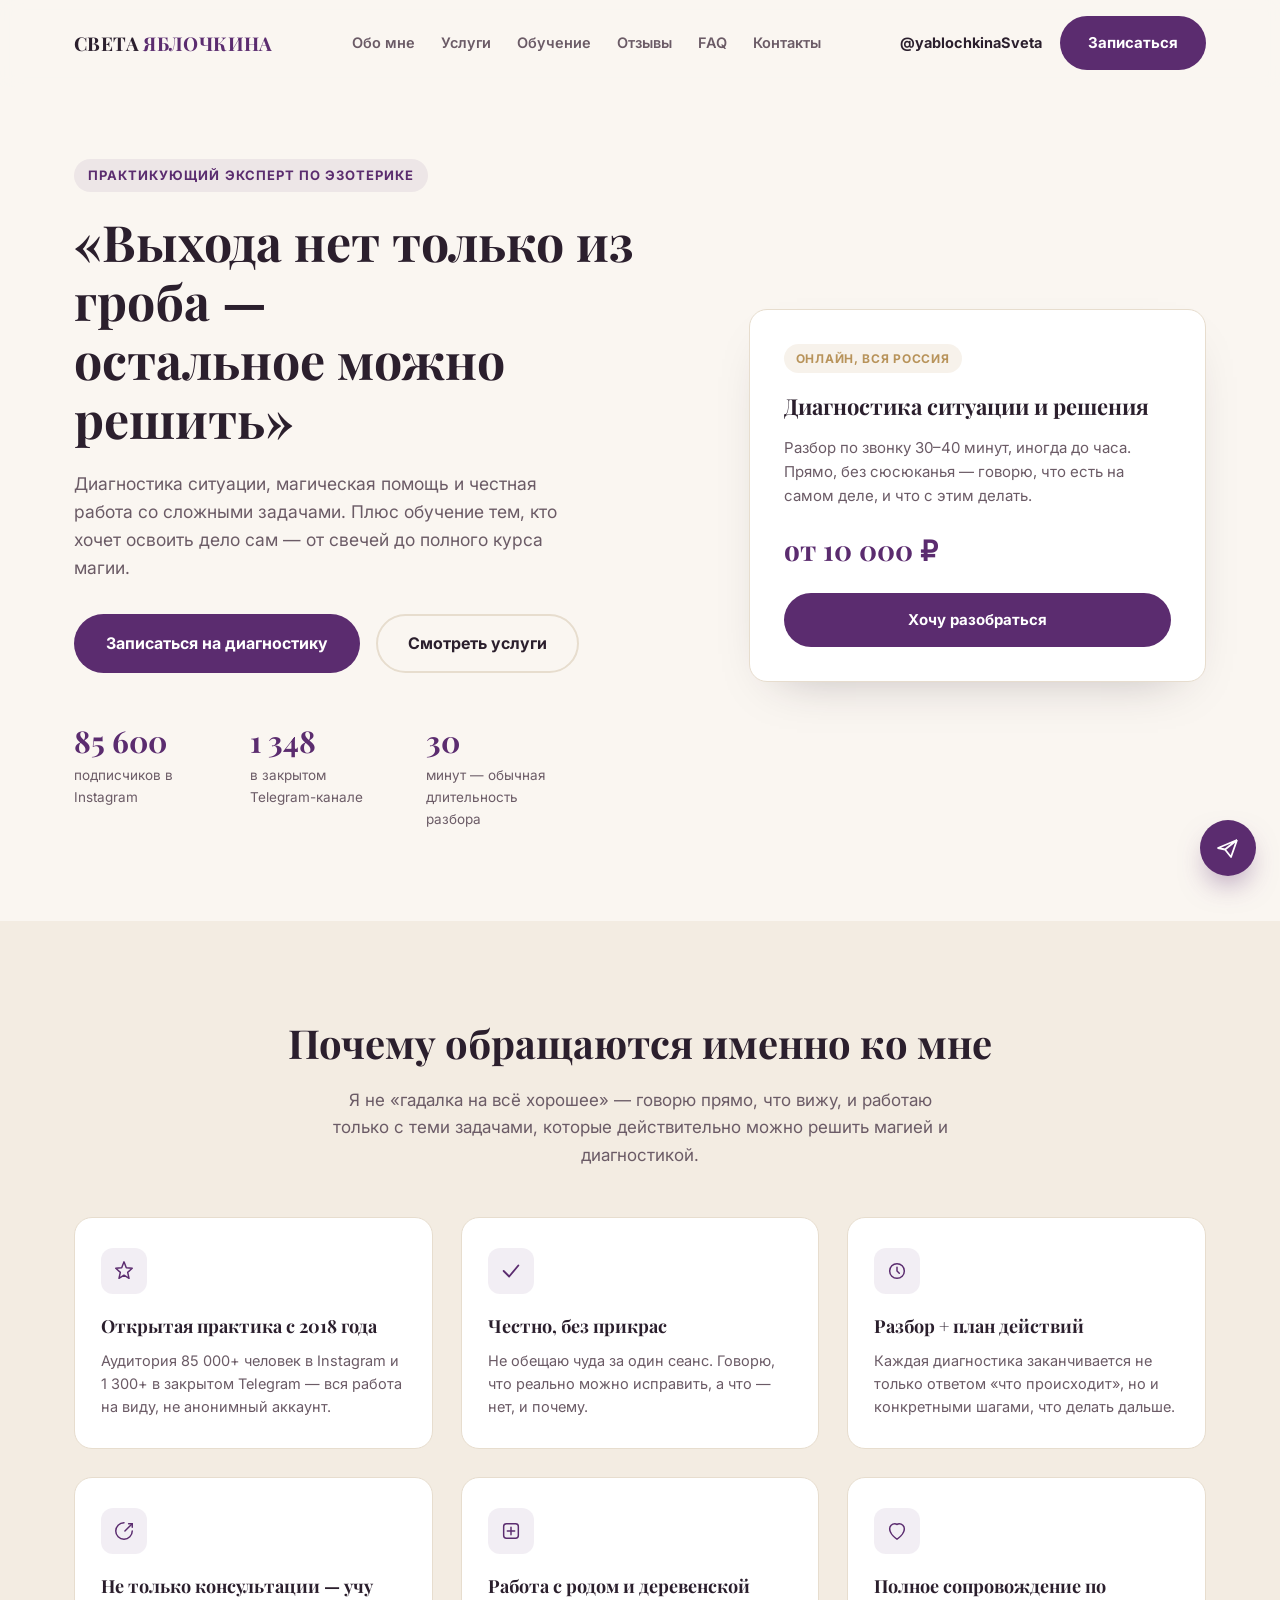
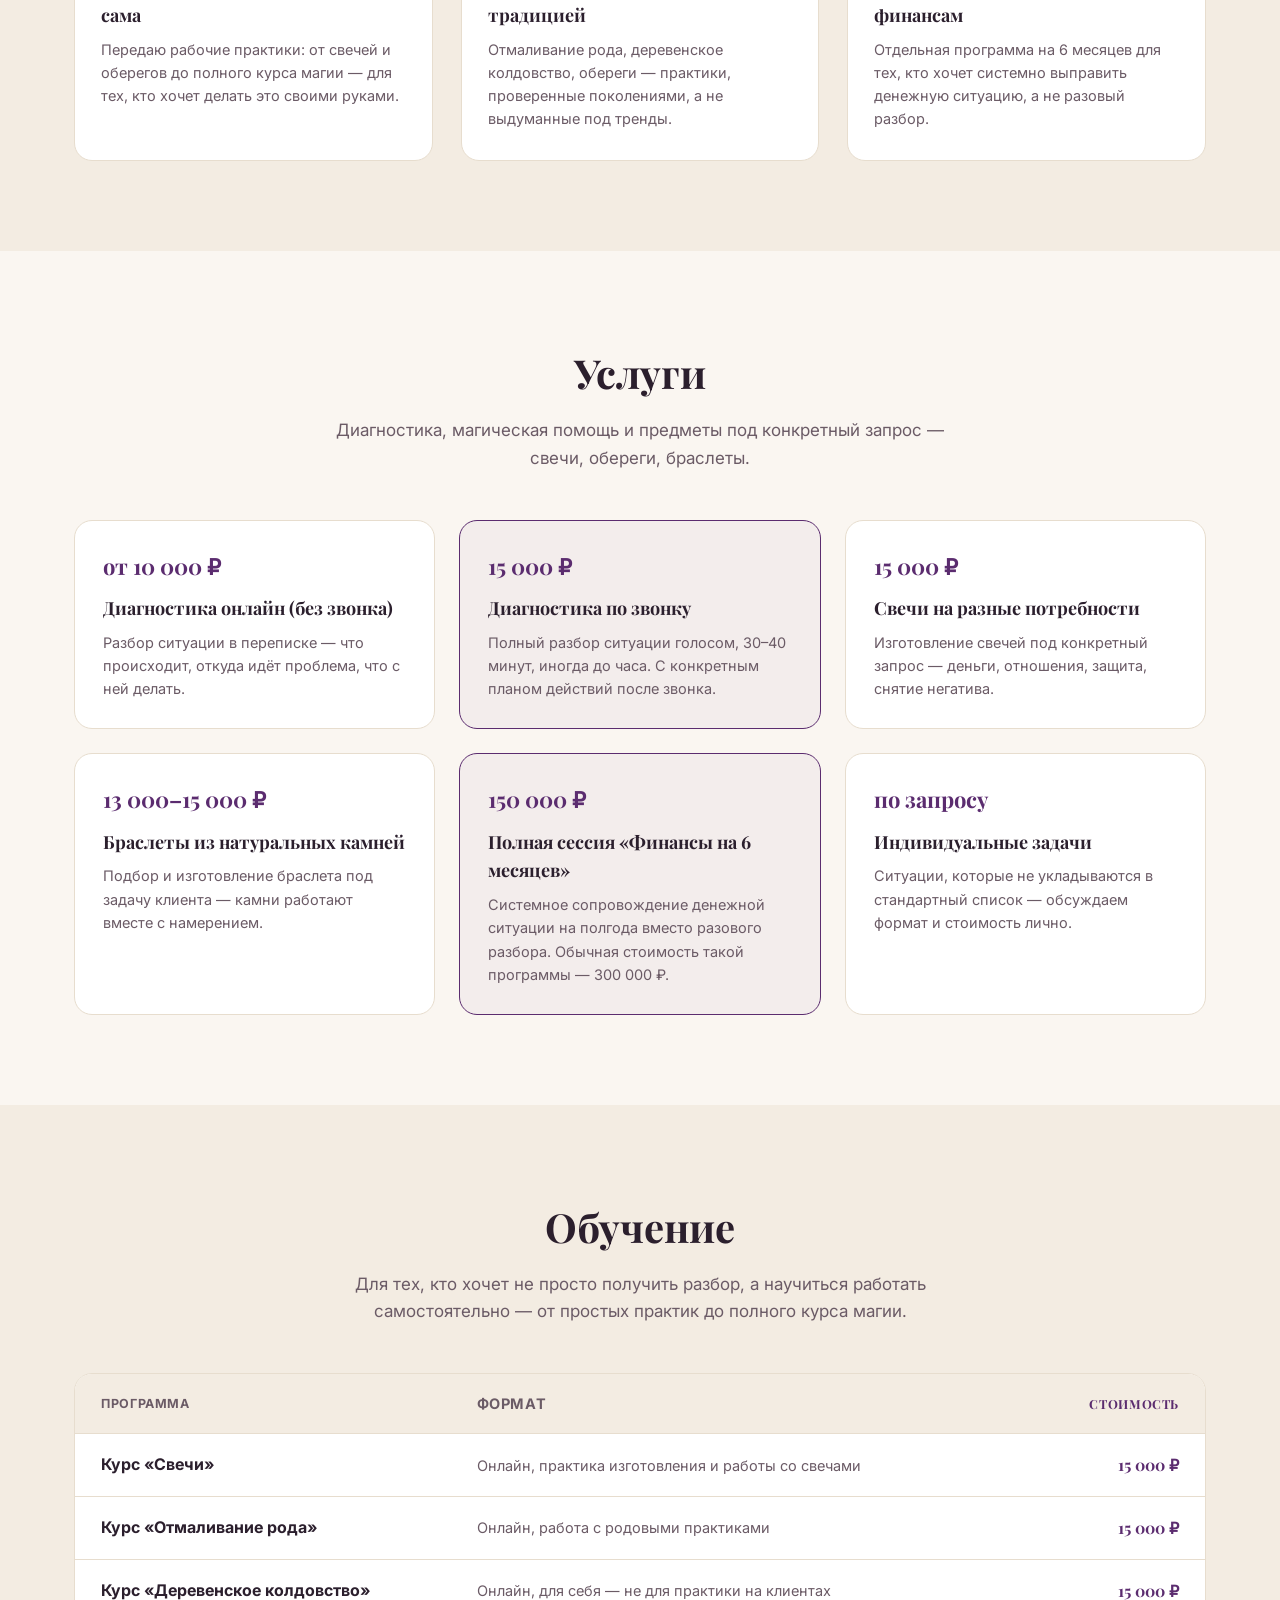
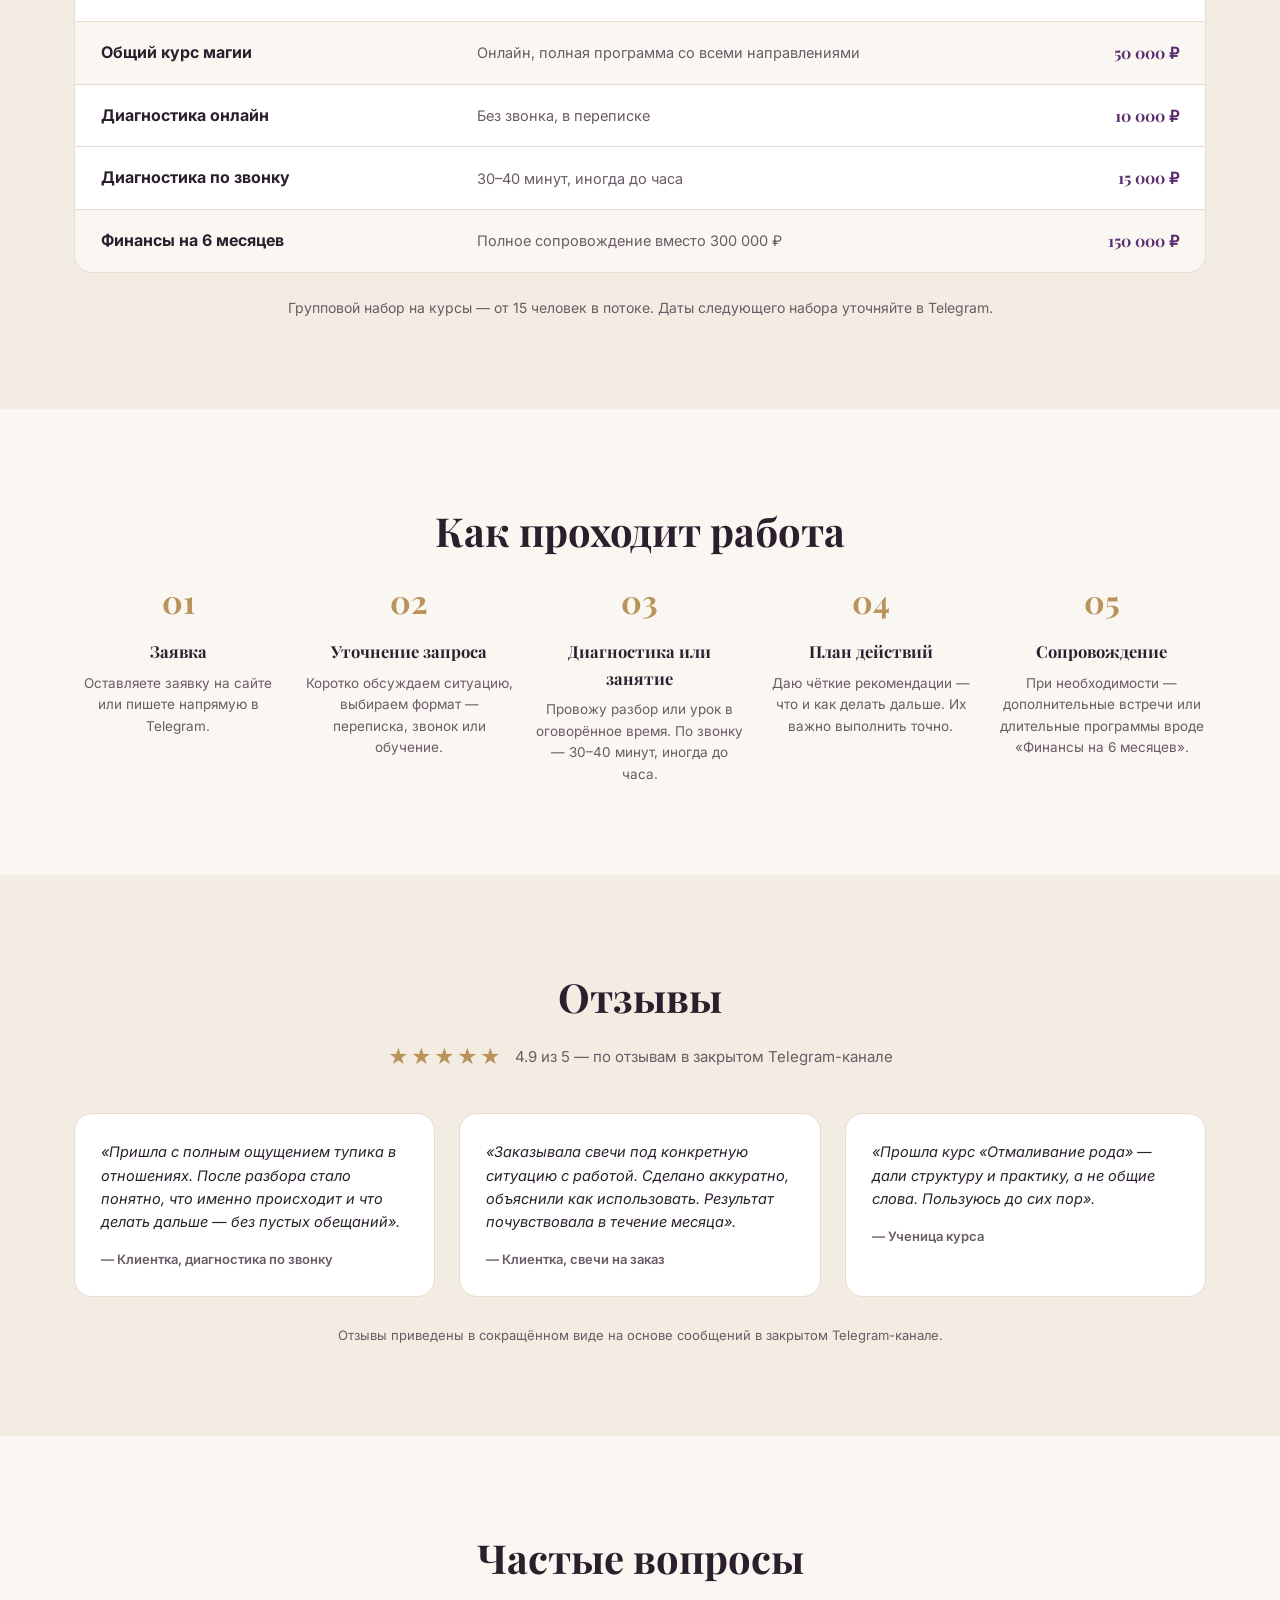
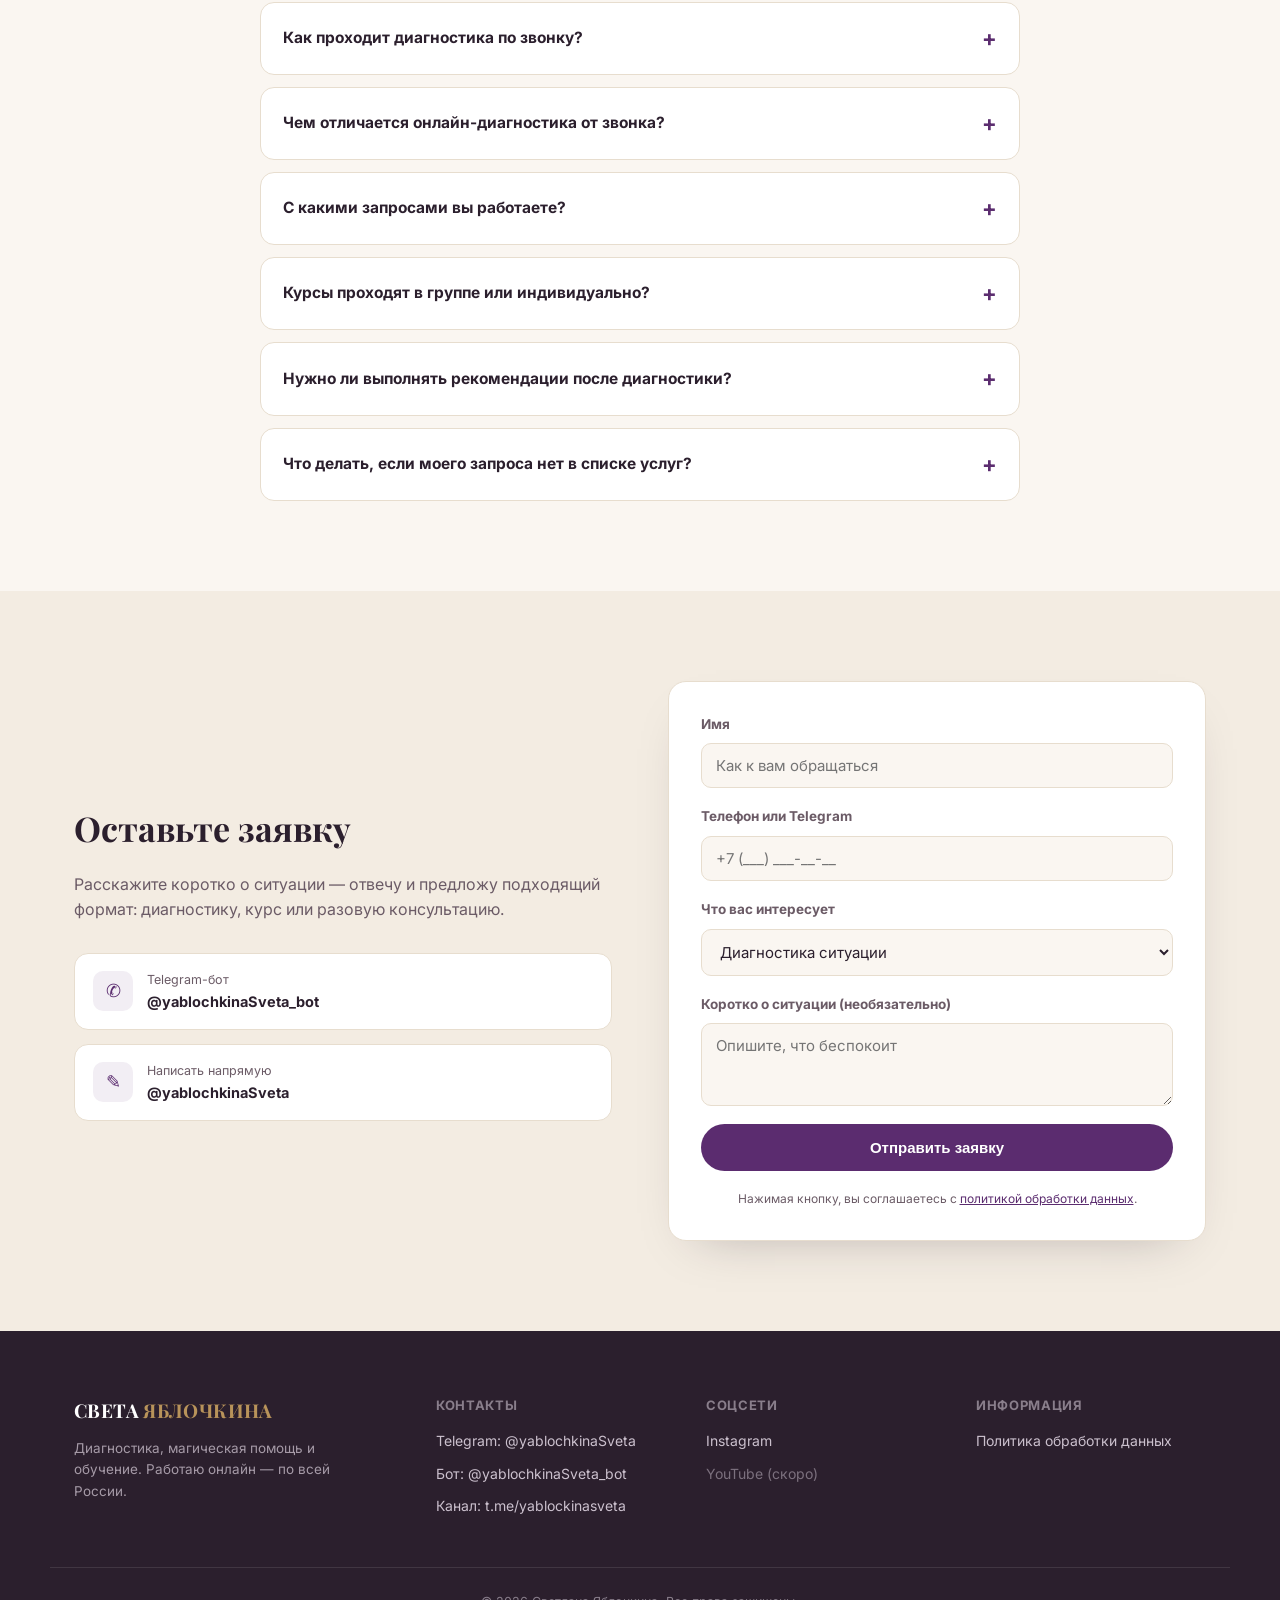
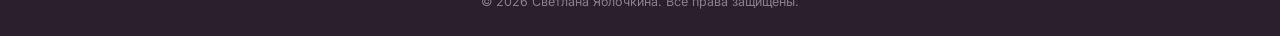
==== index.html @ e2fced13 "init: landing for Yablochkina Sveta - taro/magic" ====
<!DOCTYPE html>
<html lang="ru">
<head>
<meta charset="UTF-8">
<meta name="viewport" content="width=device-width, initial-scale=1.0">
<title>Светлана Яблочкина — Таро, магия, обучение | Диагностика и решение сложных ситуаций</title>
<meta name="description" content="Практикующий эксперт по эзотерике с аудиторией 85 000+. Диагностика ситуации, магическая помощь, обучение: свечи, отмаливание рода, деревенское колдовство, общий курс магии.">
<link rel="preconnect" href="https://fonts.googleapis.com">
<link rel="preconnect" href="https://fonts.gstatic.com" crossorigin>
<link href="https://fonts.googleapis.com/css2?family=Playfair+Display:wght@500;600;700;800&family=Inter:wght@400;500;600;700;800&display=swap" rel="stylesheet">
<link rel="stylesheet" href="styles.css">
</head>
<body>

<header class="header" id="header">
  <div class="header__inner container">
    <a href="#top" class="logo">СВЕТА <span>ЯБЛОЧКИНА</span></a>
    <nav class="nav" id="nav">
      <a href="#about">Обо мне</a>
      <a href="#services">Услуги</a>
      <a href="#courses">Обучение</a>
      <a href="#reviews">Отзывы</a>
      <a href="#faq">FAQ</a>
      <a href="#contacts">Контакты</a>
    </nav>
    <div class="header__actions">
      <a href="https://t.me/yablochkinaSveta" class="header__phone" target="_blank" rel="noopener">@yablochkinaSveta</a>
      <a href="#form" class="btn btn--primary">Записаться</a>
      <button class="burger" id="burger" aria-label="Меню"><span></span><span></span><span></span></button>
    </div>
  </div>
</header>

<main id="top">

  <!-- HERO -->
  <section class="hero">
    <div class="container hero__inner">
      <div class="hero__text">
        <span class="eyebrow">Практикующий эксперт по эзотерике</span>
        <h1>«Выхода нет только из гроба —<br>остальное можно решить»</h1>
        <p class="hero__lead">Диагностика ситуации, магическая помощь и честная работа со сложными задачами. Плюс обучение тем, кто хочет освоить дело сам — от свечей до полного курса магии.</p>
        <div class="hero__cta">
          <a href="#form" class="btn btn--primary btn--lg">Записаться на диагностику</a>
          <a href="#services" class="btn btn--ghost btn--lg">Смотреть услуги</a>
        </div>
        <div class="hero__stats">
          <div class="stat"><span class="stat__num" data-target="85600">0</span><span class="stat__label">подписчиков в Instagram</span></div>
          <div class="stat"><span class="stat__num" data-target="1348">0</span><span class="stat__label">в закрытом Telegram-канале</span></div>
          <div class="stat"><span class="stat__num" data-target="30">0</span><span class="stat__label">минут — обычная длительность разбора</span></div>
        </div>
      </div>
      <div class="hero__card">
        <div class="hero__card-badge">Онлайн, вся Россия</div>
        <h3>Диагностика ситуации и решения</h3>
        <p>Разбор по звонку 30–40 минут, иногда до часа. Прямо, без сюсюканья — говорю, что есть на самом деле, и что с этим делать.</p>
        <div class="hero__card-price">от 10 000 ₽</div>
        <a href="#form" class="btn btn--primary btn--block">Хочу разобраться</a>
      </div>
    </div>
  </section>

  <!-- ADVANTAGES -->
  <section class="adv-section" id="about">
    <div class="container">
      <h2 class="section-title">Почему обращаются именно ко мне</h2>
      <p class="section-lead">Я не «гадалка на всё хорошее» — говорю прямо, что вижу, и работаю только с теми задачами, которые действительно можно решить магией и диагностикой.</p>
      <div class="adv-grid">
        <div class="adv">
          <div class="adv__icon">
            <svg viewBox="0 0 24 24" fill="none"><path d="M12 2L14.5 8.5L21 9L16 13.5L17.5 20L12 16.5L6.5 20L8 13.5L3 9L9.5 8.5L12 2Z" stroke="currentColor" stroke-width="1.6" stroke-linejoin="round"/></svg>
          </div>
          <h3>Открытая практика с 2018 года</h3>
          <p>Аудитория 85 000+ человек в Instagram и 1 300+ в закрытом Telegram — вся работа на виду, не анонимный аккаунт.</p>
        </div>
        <div class="adv">
          <div class="adv__icon">
            <svg viewBox="0 0 24 24" fill="none"><path d="M4 12L10 18L20 6" stroke="currentColor" stroke-width="2" stroke-linecap="round" stroke-linejoin="round"/></svg>
          </div>
          <h3>Честно, без прикрас</h3>
          <p>Не обещаю чуда за один сеанс. Говорю, что реально можно исправить, а что — нет, и почему.</p>
        </div>
        <div class="adv__icon-wrap"></div>
        <div class="adv">
          <div class="adv__icon">
            <svg viewBox="0 0 24 24" fill="none"><circle cx="12" cy="12" r="8" stroke="currentColor" stroke-width="1.6"/><path d="M12 8V12L14.5 14.5" stroke="currentColor" stroke-width="1.6" stroke-linecap="round"/></svg>
          </div>
          <h3>Разбор + план действий</h3>
          <p>Каждая диагностика заканчивается не только ответом «что происходит», но и конкретными шагами, что делать дальше.</p>
        </div>
        <div class="adv">
          <div class="adv__icon">
            <svg viewBox="0 0 24 24" fill="none"><path d="M12 3C7 3 3 7 3 12C3 17 7 21 12 21C17 21 21 17 21 12" stroke="currentColor" stroke-width="1.6" stroke-linecap="round"/><path d="M17 4L21 4L21 8" stroke="currentColor" stroke-width="1.6" stroke-linecap="round" stroke-linejoin="round"/><path d="M21 4L13 12" stroke="currentColor" stroke-width="1.6" stroke-linecap="round"/></svg>
          </div>
          <h3>Не только консультации — учу сама</h3>
          <p>Передаю рабочие практики: от свечей и оберегов до полного курса магии — для тех, кто хочет делать это своими руками.</p>
        </div>
        <div class="adv">
          <div class="adv__icon">
            <svg viewBox="0 0 24 24" fill="none"><rect x="4" y="4" width="16" height="16" rx="3" stroke="currentColor" stroke-width="1.6"/><path d="M8 12H16M12 8V16" stroke="currentColor" stroke-width="1.6" stroke-linecap="round"/></svg>
          </div>
          <h3>Работа с родом и деревенской традицией</h3>
          <p>Отмаливание рода, деревенское колдовство, обереги — практики, проверенные поколениями, а не выдуманные под тренды.</p>
        </div>
        <div class="adv">
          <div class="adv__icon">
            <svg viewBox="0 0 24 24" fill="none"><path d="M12 21C12 21 4 15.5 4 9.5C4 6.5 6.5 4 9.5 4C11 4 12 5 12 5C12 5 13 4 14.5 4C17.5 4 20 6.5 20 9.5C20 15.5 12 21 12 21Z" stroke="currentColor" stroke-width="1.6" stroke-linejoin="round"/></svg>
          </div>
          <h3>Полное сопровождение по финансам</h3>
          <p>Отдельная программа на 6 месяцев для тех, кто хочет системно выправить денежную ситуацию, а не разовый разбор.</p>
        </div>
      </div>
    </div>
  </section>

  <!-- SERVICES -->
  <section class="services" id="services">
    <div class="container">
      <h2 class="section-title">Услуги</h2>
      <p class="section-lead">Диагностика, магическая помощь и предметы под конкретный запрос — свечи, обереги, браслеты.</p>
      <div class="services__grid">

        <div class="service">
          <div class="service__price">от 10 000 ₽</div>
          <h3>Диагностика онлайн (без звонка)</h3>
          <p>Разбор ситуации в переписке — что происходит, откуда идёт проблема, что с ней делать.</p>
        </div>

        <div class="service service--accent">
          <div class="service__price">15 000 ₽</div>
          <h3>Диагностика по звонку</h3>
          <p>Полный разбор ситуации голосом, 30–40 минут, иногда до часа. С конкретным планом действий после звонка.</p>
        </div>

        <div class="service">
          <div class="service__price">15 000 ₽</div>
          <h3>Свечи на разные потребности</h3>
          <p>Изготовление свечей под конкретный запрос — деньги, отношения, защита, снятие негатива.</p>
        </div>

        <div class="service">
          <div class="service__price">13 000–15 000 ₽</div>
          <h3>Браслеты из натуральных камней</h3>
          <p>Подбор и изготовление браслета под задачу клиента — камни работают вместе с намерением.</p>
        </div>

        <div class="service service--accent">
          <div class="service__price">150 000 ₽</div>
          <h3>Полная сессия «Финансы на 6 месяцев»</h3>
          <p>Системное сопровождение денежной ситуации на полгода вместо разового разбора. Обычная стоимость такой программы — 300 000 ₽.</p>
        </div>

        <div class="service">
          <div class="service__price">по запросу</div>
          <h3>Индивидуальные задачи</h3>
          <p>Ситуации, которые не укладываются в стандартный список — обсуждаем формат и стоимость лично.</p>
        </div>

      </div>
    </div>
  </section>

  <!-- COURSES / PRICE TABLE -->
  <section class="price" id="courses">
    <div class="container">
      <h2 class="section-title">Обучение</h2>
      <p class="section-lead">Для тех, кто хочет не просто получить разбор, а научиться работать самостоятельно — от простых практик до полного курса магии.</p>
      <div class="price__table">
        <div class="price__row price__row--head">
          <span>Программа</span>
          <span>Формат</span>
          <span>Стоимость</span>
        </div>
        <div class="price__row">
          <span>Курс «Свечи»</span>
          <span>Онлайн, практика изготовления и работы со свечами</span>
          <span>15 000 ₽</span>
        </div>
        <div class="price__row">
          <span>Курс «Отмаливание рода»</span>
          <span>Онлайн, работа с родовыми практиками</span>
          <span>15 000 ₽</span>
        </div>
        <div class="price__row">
          <span>Курс «Деревенское колдовство»</span>
          <span>Онлайн, для себя — не для практики на клиентах</span>
          <span>15 000 ₽</span>
        </div>
        <div class="price__row price__row--accent">
          <span>Общий курс магии</span>
          <span>Онлайн, полная программа со всеми направлениями</span>
          <span>50 000 ₽</span>
        </div>
        <div class="price__row">
          <span>Диагностика онлайн</span>
          <span>Без звонка, в переписке</span>
          <span>10 000 ₽</span>
        </div>
        <div class="price__row">
          <span>Диагностика по звонку</span>
          <span>30–40 минут, иногда до часа</span>
          <span>15 000 ₽</span>
        </div>
        <div class="price__row price__row--accent">
          <span>Финансы на 6 месяцев</span>
          <span>Полное сопровождение вместо 300 000 ₽</span>
          <span>150 000 ₽</span>
        </div>
      </div>
      <p class="price__note">Групповой набор на курсы — от 15 человек в потоке. Даты следующего набора уточняйте в Telegram.</p>
    </div>
  </section>

  <!-- PROCESS -->
  <section class="process">
    <div class="container">
      <h2 class="section-title">Как проходит работа</h2>
      <div class="process__grid">
        <div class="step">
          <div class="step__num">01</div>
          <h3>Заявка</h3>
          <p>Оставляете заявку на сайте или пишете напрямую в Telegram.</p>
        </div>
        <div class="step">
          <div class="step__num">02</div>
          <h3>Уточнение запроса</h3>
          <p>Коротко обсуждаем ситуацию, выбираем формат — переписка, звонок или обучение.</p>
        </div>
        <div class="step">
          <div class="step__num">03</div>
          <h3>Диагностика или занятие</h3>
          <p>Провожу разбор или урок в оговорённое время. По звонку — 30–40 минут, иногда до часа.</p>
        </div>
        <div class="step">
          <div class="step__num">04</div>
          <h3>План действий</h3>
          <p>Даю чёткие рекомендации — что и как делать дальше. Их важно выполнить точно.</p>
        </div>
        <div class="step">
          <div class="step__num">05</div>
          <h3>Сопровождение</h3>
          <p>При необходимости — дополнительные встречи или длительные программы вроде «Финансы на 6 месяцев».</p>
        </div>
      </div>
    </div>
  </section>

  <!-- REVIEWS -->
  <section class="reviews" id="reviews">
    <div class="container">
      <h2 class="section-title">Отзывы</h2>
      <div class="reviews__rating">
        <span class="reviews__stars">★★★★★</span>
        <span>4.9 из 5 — по отзывам в закрытом Telegram-канале</span>
      </div>
      <div class="reviews__grid">
        <div class="review">
          <p>«Пришла с полным ощущением тупика в отношениях. После разбора стало понятно, что именно происходит и что делать дальше — без пустых обещаний».</p>
          <div class="review__author">— Клиентка, диагностика по звонку</div>
        </div>
        <div class="review">
          <p>«Заказывала свечи под конкретную ситуацию с работой. Сделано аккуратно, объяснили как использовать. Результат почувствовала в течение месяца».</p>
          <div class="review__author">— Клиентка, свечи на заказ</div>
        </div>
        <div class="review">
          <p>«Прошла курс «Отмаливание рода» — дали структуру и практику, а не общие слова. Пользуюсь до сих пор».</p>
          <div class="review__author">— Ученица курса</div>
        </div>
      </div>
      <p class="reviews__note">Отзывы приведены в сокращённом виде на основе сообщений в закрытом Telegram-канале.</p>
    </div>
  </section>

  <!-- FAQ -->
  <section class="faq" id="faq">
    <div class="container">
      <h2 class="section-title">Частые вопросы</h2>
      <div class="faq__list">
        <details class="faq__item">
          <summary>Как проходит диагностика по звонку?</summary>
          <p>Созваниваемся в оговорённое время, разбор занимает 30–40 минут, иногда до часа. По итогу вы получаете понимание ситуации и конкретный план действий.</p>
        </details>
        <details class="faq__item">
          <summary>Чем отличается онлайн-диагностика от звонка?</summary>
          <p>Онлайн-формат — это разбор в переписке, без голосового звонка. Подходит, если удобнее получить ответ текстом или нет возможности созвониться.</p>
        </details>
        <details class="faq__item">
          <summary>С какими запросами вы работаете?</summary>
          <p>С ситуациями, где реально можно что-то изменить — отношения, финансы, работа, состояние. Если вопрос не по адресу, я скажу об этом прямо, а не буду тянуть деньги.</p>
        </details>
        <details class="faq__item">
          <summary>Курсы проходят в группе или индивидуально?</summary>
          <p>Групповой набор — от 15 человек в потоке. Формат и даты следующего набора уточняйте в Telegram.</p>
        </details>
        <details class="faq__item">
          <summary>Нужно ли выполнять рекомендации после диагностики?</summary>
          <p>Да, это важное условие. Если рекомендации не выполняются, результат разбора обесценивается — я работаю только с теми, кто готов действовать.</p>
        </details>
        <details class="faq__item">
          <summary>Что делать, если моего запроса нет в списке услуг?</summary>
          <p>Написать мне напрямую — обсудим ситуацию и подберём формат. Стоимость таких задач определяется индивидуально.</p>
        </details>
      </div>
    </div>
  </section>

  <!-- FORM -->
  <section class="form-section" id="form">
    <div class="container form-section__inner">
      <div class="form-section__text">
        <h2>Оставьте заявку</h2>
        <p>Расскажите коротко о ситуации — отвечу и предложу подходящий формат: диагностику, курс или разовую консультацию.</p>
        <div class="form-section__contact">
          <a href="https://t.me/yablochkinaSveta_bot" target="_blank" rel="noopener" class="contact-card">
            <span class="contact-card__icon">✆</span>
            <div>
              <div class="contact-card__label">Telegram-бот</div>
              <div class="contact-card__value">@yablochkinaSveta_bot</div>
            </div>
          </a>
          <a href="https://t.me/yablochkinaSveta" target="_blank" rel="noopener" class="contact-card">
            <span class="contact-card__icon">✎</span>
            <div>
              <div class="contact-card__label">Написать напрямую</div>
              <div class="contact-card__value">@yablochkinaSveta</div>
            </div>
          </a>
        </div>
      </div>
      <form class="form" id="leadForm">
        <input type="text" name="_gotcha" style="display:none" tabindex="-1" autocomplete="off">
        <label>
          <span>Имя</span>
          <input type="text" name="name" placeholder="Как к вам обращаться" required>
        </label>
        <label>
          <span>Телефон или Telegram</span>
          <input type="tel" name="phone" placeholder="+7 (___) ___-__-__" required>
        </label>
        <label>
          <span>Что вас интересует</span>
          <select name="topic">
            <option>Диагностика ситуации</option>
            <option>Свечи / обереги / браслеты</option>
            <option>Курс «Свечи»</option>
            <option>Курс «Отмаливание рода»</option>
            <option>Курс «Деревенское колдовство»</option>
            <option>Общий курс магии</option>
            <option>Финансы на 6 месяцев</option>
            <option>Другое</option>
          </select>
        </label>
        <label>
          <span>Коротко о ситуации (необязательно)</span>
          <textarea name="comment" rows="3" placeholder="Опишите, что беспокоит"></textarea>
        </label>
        <button type="submit" class="btn btn--primary btn--block">Отправить заявку</button>
        <p class="form__note">Нажимая кнопку, вы соглашаетесь с <a href="privacy.html">политикой обработки данных</a>.</p>
      </form>
    </div>
  </section>

</main>

<footer class="footer" id="contacts">
  <div class="container footer__inner">
    <div class="footer__brand">
      <div class="logo">СВЕТА <span>ЯБЛОЧКИНА</span></div>
      <p>Диагностика, магическая помощь и обучение. Работаю онлайн — по всей России.</p>
    </div>
    <div class="footer__col">
      <h4>Контакты</h4>
      <a href="https://t.me/yablochkinaSveta" target="_blank" rel="noopener">Telegram: @yablochkinaSveta</a>
      <a href="https://t.me/yablochkinaSveta_bot" target="_blank" rel="noopener">Бот: @yablochkinaSveta_bot</a>
      <a href="https://t.me/yablockinasveta" target="_blank" rel="noopener">Канал: t.me/yablockinasveta</a>
    </div>
    <div class="footer__col">
      <h4>Соцсети</h4>
      <a href="https://www.instagram.com/sveta_moto_magic" target="_blank" rel="noopener">Instagram</a>
      <a href="#" onclick="return false" style="opacity:.5;cursor:default">YouTube (скоро)</a>
    </div>
    <div class="footer__col">
      <h4>Информация</h4>
      <a href="privacy.html">Политика обработки данных</a>
    </div>
  </div>
  <div class="container footer__bottom">
    <span>© <span id="year"></span> Светлана Яблочкина. Все права защищены.</span>
  </div>
</footer>

<a href="https://t.me/yablochkinaSveta" target="_blank" rel="noopener" class="fab" aria-label="Написать в Telegram">
  <svg viewBox="0 0 24 24" fill="none"><path d="M21 4L2 12L9 13.5M21 4L15 21L9 13.5M21 4L9 13.5" stroke="currentColor" stroke-width="1.8" stroke-linejoin="round"/></svg>
</a>

<script src="script.js"></script>
</body>
</html>
---- styles.css ----
:root {
  --bg: #faf6f1;
  --bg-alt: #f3ece2;
  --surface: #ffffff;
  --ink: #2b1f2d;
  --ink-soft: #6b5b66;
  --accent: #5b2c6f;
  --accent-dark: #43204f;
  --gold: #b8935a;
  --border: #e7ddce;
  --radius: 18px;
  --shadow: 0 20px 50px -30px rgba(43, 31, 45, 0.35);
  --font-head: 'Playfair Display', serif;
  --font-body: 'Inter', sans-serif;
}

* { box-sizing: border-box; margin: 0; padding: 0; }

html { scroll-behavior: smooth; }

body {
  font-family: var(--font-body);
  background: var(--bg);
  color: var(--ink);
  line-height: 1.6;
  -webkit-font-smoothing: antialiased;
}

.container {
  max-width: 1180px;
  margin: 0 auto;
  padding: 0 24px;
}

img { max-width: 100%; display: block; }

a { color: inherit; text-decoration: none; }

h1, h2, h3 { font-family: var(--font-head); font-weight: 700; color: var(--ink); }

.section-title {
  font-size: clamp(28px, 3.6vw, 40px);
  text-align: center;
  margin-bottom: 12px;
}

.section-lead {
  text-align: center;
  max-width: 620px;
  margin: 0 auto 48px;
  color: var(--ink-soft);
  font-size: 17px;
}

.eyebrow {
  display: inline-block;
  font-size: 13px;
  letter-spacing: 0.08em;
  text-transform: uppercase;
  color: var(--accent);
  font-weight: 700;
  background: rgba(91, 44, 111, 0.08);
  padding: 6px 14px;
  border-radius: 100px;
  margin-bottom: 20px;
}

/* BUTTONS */
.btn {
  display: inline-flex;
  align-items: center;
  justify-content: center;
  gap: 8px;
  padding: 13px 26px;
  border-radius: 100px;
  font-weight: 700;
  font-size: 15px;
  border: 2px solid transparent;
  cursor: pointer;
  transition: transform 0.15s ease, box-shadow 0.15s ease, background 0.15s ease, color 0.15s ease;
  white-space: nowrap;
}
.btn--primary { background: var(--accent); color: #fff; }
.btn--primary:hover { background: var(--accent-dark); transform: translateY(-1px); box-shadow: 0 12px 24px -12px rgba(91,44,111,0.55); }
.btn--ghost { background: transparent; border-color: var(--border); color: var(--ink); }
.btn--ghost:hover { border-color: var(--accent); color: var(--accent); }
.btn--lg { padding: 15px 30px; font-size: 16px; }
.btn--block { width: 100%; }
.btn[disabled] { opacity: 0.7; cursor: not-allowed; transform: none; }

/* HEADER */
.header {
  position: sticky;
  top: 0;
  z-index: 100;
  background: rgba(250, 246, 241, 0.85);
  backdrop-filter: blur(10px);
  border-bottom: 1px solid transparent;
  transition: border-color 0.2s ease, box-shadow 0.2s ease;
}
.header.scrolled { border-color: var(--border); box-shadow: 0 6px 20px -18px rgba(0,0,0,0.3); }
.header__inner {
  display: flex;
  align-items: center;
  justify-content: space-between;
  gap: 24px;
  min-width: 0;
  padding-top: 16px;
  padding-bottom: 16px;
}
.logo {
  flex-shrink: 0;
  font-family: var(--font-head);
  font-weight: 700;
  font-size: 19px;
  letter-spacing: 0.02em;
  color: var(--ink);
}
.logo span { color: var(--accent); }
.nav { display: flex; align-items: center; gap: 26px; }
.nav a {
  white-space: nowrap;
  font-size: 14.5px;
  font-weight: 600;
  color: var(--ink-soft);
  transition: color 0.15s ease;
}
.nav a:hover { color: var(--accent); }
.header__actions { display: flex; align-items: center; gap: 18px; flex-shrink: 0; }
.header__phone {
  font-weight: 700;
  font-size: 14.5px;
  color: var(--ink);
  white-space: nowrap;
}
.burger { display: none; flex-direction: column; gap: 5px; background: none; border: none; cursor: pointer; padding: 6px; }
.burger span { width: 22px; height: 2px; background: var(--ink); transition: transform 0.2s ease, opacity 0.2s ease; }
.burger.is-open span:nth-child(1) { transform: translateY(7px) rotate(45deg); }
.burger.is-open span:nth-child(2) { opacity: 0; }
.burger.is-open span:nth-child(3) { transform: translateY(-7px) rotate(-45deg); }

/* HERO */
.hero { padding: 72px 0 90px; overflow: hidden; }
.hero__inner {
  display: grid;
  grid-template-columns: 1.15fr 0.85fr;
  gap: 56px;
  align-items: center;
}
.hero h1 {
  font-size: clamp(32px, 4.4vw, 50px);
  line-height: 1.18;
  margin-bottom: 22px;
}
.hero__lead { font-size: 17.5px; color: var(--ink-soft); max-width: 520px; margin-bottom: 32px; }
.hero__cta { display: flex; gap: 16px; flex-wrap: wrap; margin-bottom: 44px; }
.hero__stats { display: flex; gap: 36px; flex-wrap: wrap; }
.stat__num { display: block; font-family: var(--font-head); font-size: 30px; font-weight: 700; color: var(--accent); }
.stat__label { font-size: 13.5px; color: var(--ink-soft); max-width: 140px; display: inline-block; }

.hero__card {
  background: var(--surface);
  border: 1px solid var(--border);
  border-radius: var(--radius);
  padding: 34px;
  box-shadow: var(--shadow);
  position: relative;
}
.hero__card-badge {
  display: inline-block;
  font-size: 12px;
  font-weight: 700;
  text-transform: uppercase;
  letter-spacing: 0.06em;
  color: var(--gold);
  background: rgba(184, 147, 90, 0.12);
  padding: 5px 12px;
  border-radius: 100px;
  margin-bottom: 16px;
}
.hero__card h3 { font-size: 22px; margin-bottom: 12px; }
.hero__card p { color: var(--ink-soft); font-size: 15px; margin-bottom: 20px; }
.hero__card-price { font-family: var(--font-head); font-size: 28px; font-weight: 700; color: var(--accent); margin-bottom: 20px; }

/* ADVANTAGES */
.adv-section { padding: 90px 0; background: var(--bg-alt); }
.adv-grid { display: grid; grid-template-columns: repeat(3, 1fr); gap: 28px; }
.adv {
  background: var(--surface);
  border-radius: var(--radius);
  padding: 30px 26px;
  border: 1px solid var(--border);
}
.adv__icon {
  width: 46px; height: 46px;
  border-radius: 12px;
  background: rgba(91, 44, 111, 0.08);
  color: var(--accent);
  display: flex; align-items: center; justify-content: center;
  margin-bottom: 18px;
}
.adv__icon svg { width: 22px; height: 22px; }
.adv h3 { font-size: 18px; margin-bottom: 8px; }
.adv p { font-size: 14.5px; color: var(--ink-soft); }
.adv__icon-wrap { display: none; }

/* SERVICES */
.services { padding: 90px 0; }
.services__grid { display: grid; grid-template-columns: repeat(3, 1fr); gap: 24px; }
.service {
  background: var(--surface);
  border: 1px solid var(--border);
  border-radius: var(--radius);
  padding: 28px;
}
.service--accent { border-color: var(--accent); background: rgba(91, 44, 111, 0.04); }
.service__price { font-family: var(--font-head); font-weight: 700; font-size: 22px; color: var(--accent); margin-bottom: 10px; }
.service h3 { font-size: 18px; margin-bottom: 8px; }
.service p { font-size: 14.5px; color: var(--ink-soft); }

/* PRICE TABLE */
.price { padding: 90px 0; background: var(--bg-alt); }
.price__table {
  background: var(--surface);
  border: 1px solid var(--border);
  border-radius: var(--radius);
  overflow: hidden;
}
.price__row {
  display: grid;
  grid-template-columns: 1.1fr 1.4fr 0.7fr;
  gap: 16px;
  padding: 18px 26px;
  border-bottom: 1px solid var(--border);
  align-items: center;
}
.price__row:last-child { border-bottom: none; }
.price__row--head {
  background: var(--bg-alt);
  font-size: 12.5px;
  text-transform: uppercase;
  letter-spacing: 0.05em;
  color: var(--ink-soft);
  font-weight: 700;
}
.price__row:not(.price__row--head) span:first-child { font-weight: 700; }
.price__row span:nth-child(2) { color: var(--ink-soft); font-size: 14.5px; }
.price__row span:last-child { font-family: var(--font-head); font-weight: 700; color: var(--accent); text-align: right; }
.price__row--accent { background: rgba(184, 147, 90, 0.08); }
.price__note { text-align: center; margin-top: 24px; color: var(--ink-soft); font-size: 14px; }

/* PROCESS */
.process { padding: 90px 0; }
.process__grid { display: grid; grid-template-columns: repeat(5, 1fr); gap: 22px; }
.step { text-align: center; }
.step__num {
  font-family: var(--font-head);
  font-size: 32px;
  font-weight: 700;
  color: var(--gold);
  margin-bottom: 12px;
}
.step h3 { font-size: 16.5px; margin-bottom: 8px; }
.step p { font-size: 13.5px; color: var(--ink-soft); }

/* REVIEWS */
.reviews { padding: 90px 0; background: var(--bg-alt); }
.reviews__rating {
  display: flex;
  align-items: center;
  justify-content: center;
  gap: 12px;
  margin-bottom: 40px;
  font-size: 15px;
  color: var(--ink-soft);
}
.reviews__stars { color: var(--gold); font-size: 20px; letter-spacing: 2px; }
.reviews__grid { display: grid; grid-template-columns: repeat(3, 1fr); gap: 24px; }
.review {
  background: var(--surface);
  border: 1px solid var(--border);
  border-radius: var(--radius);
  padding: 26px;
}
.review p { font-size: 14.5px; color: var(--ink); margin-bottom: 16px; font-style: italic; }
.review__author { font-size: 13px; color: var(--ink-soft); font-weight: 600; }
.reviews__note { text-align: center; margin-top: 28px; font-size: 13px; color: var(--ink-soft); }

/* FAQ */
.faq { padding: 90px 0; }
.faq__list { max-width: 760px; margin: 0 auto; display: flex; flex-direction: column; gap: 12px; }
.faq__item {
  background: var(--surface);
  border: 1px solid var(--border);
  border-radius: 14px;
  padding: 18px 22px;
}
.faq__item summary {
  cursor: pointer;
  font-weight: 700;
  font-size: 15.5px;
  list-style: none;
  display: flex;
  justify-content: space-between;
  align-items: center;
}
.faq__item summary::-webkit-details-marker { display: none; }
.faq__item summary::after { content: '+'; font-size: 22px; color: var(--accent); margin-left: 12px; }
.faq__item[open] summary::after { content: '−'; }
.faq__item p { margin-top: 14px; color: var(--ink-soft); font-size: 14.5px; }

/* FORM */
.form-section { padding: 90px 0; background: var(--bg-alt); }
.form-section__inner { display: grid; grid-template-columns: 1fr 1fr; gap: 56px; align-items: center; }
.form-section__text h2 { font-size: clamp(26px, 3vw, 34px); margin-bottom: 16px; }
.form-section__text p { color: var(--ink-soft); margin-bottom: 30px; }
.form-section__contact { display: flex; flex-direction: column; gap: 14px; }
.contact-card {
  display: flex; align-items: center; gap: 14px;
  background: var(--surface);
  border: 1px solid var(--border);
  border-radius: 14px;
  padding: 16px 18px;
  transition: border-color 0.15s ease;
}
.contact-card:hover { border-color: var(--accent); }
.contact-card__icon {
  width: 40px; height: 40px;
  border-radius: 10px;
  background: rgba(91, 44, 111, 0.08);
  color: var(--accent);
  display: flex; align-items: center; justify-content: center;
  font-size: 18px;
  flex-shrink: 0;
}
.contact-card__label { font-size: 12.5px; color: var(--ink-soft); }
.contact-card__value { font-weight: 700; font-size: 14.5px; }

.form {
  background: var(--surface);
  border: 1px solid var(--border);
  border-radius: var(--radius);
  padding: 32px;
  display: flex;
  flex-direction: column;
  gap: 18px;
  box-shadow: var(--shadow);
}
.form label { display: flex; flex-direction: column; gap: 8px; font-size: 13.5px; font-weight: 700; color: var(--ink-soft); }
.form input, .form select, .form textarea {
  font-family: var(--font-body);
  font-size: 15px;
  padding: 12px 14px;
  border: 1px solid var(--border);
  border-radius: 10px;
  background: var(--bg);
  color: var(--ink);
  outline: none;
  transition: border-color 0.15s ease;
}
.form input:focus, .form select:focus, .form textarea:focus { border-color: var(--accent); }
.form textarea { resize: vertical; }
.form__note { font-size: 12px; color: var(--ink-soft); text-align: center; }
.form__note a { color: var(--accent); text-decoration: underline; }

/* FOOTER */
.footer { background: #2b1f2d; color: #e8ddea; padding: 64px 0 24px; }
.footer__inner {
  display: grid;
  grid-template-columns: 1.4fr 1fr 1fr 1fr;
  gap: 40px;
  padding-bottom: 40px;
  border-bottom: 1px solid rgba(255,255,255,0.1);
}
.footer .logo { color: #fff; margin-bottom: 12px; }
.footer .logo span { color: var(--gold); }
.footer__brand p { font-size: 13.5px; color: rgba(232,221,234,0.65); max-width: 260px; }
.footer__col h4 { font-family: var(--font-body); font-size: 13px; text-transform: uppercase; letter-spacing: 0.05em; color: rgba(232,221,234,0.5); margin-bottom: 14px; }
.footer__col a { display: block; font-size: 14px; color: rgba(232,221,234,0.85); margin-bottom: 10px; }
.footer__col a:hover { color: var(--gold); }
.footer__bottom { padding-top: 24px; font-size: 12.5px; color: rgba(232,221,234,0.5); text-align: center; }

/* FAB */
.fab {
  position: fixed;
  bottom: 24px;
  right: 24px;
  width: 56px; height: 56px;
  border-radius: 50%;
  background: var(--accent);
  color: #fff;
  display: flex; align-items: center; justify-content: center;
  box-shadow: 0 14px 30px -10px rgba(91,44,111,0.6);
  z-index: 90;
  transition: transform 0.15s ease;
}
.fab:hover { transform: scale(1.06); }
.fab svg { width: 24px; height: 24px; }

/* REVEAL ANIMATION */
.reveal { opacity: 0; transform: translateY(18px); transition: opacity 0.6s ease, transform 0.6s ease; }
.reveal.is-visible { opacity: 1; transform: translateY(0); }

/* RESPONSIVE */
@media (max-width: 1180px) {
  .nav { gap: 18px; }
  .nav a { font-size: 14px; }
}

@media (max-width: 1100px) {
  .nav { display: none; }
  .burger { display: flex; }
  .nav.is-open {
    display: flex;
    flex-direction: column;
    position: absolute;
    top: 100%;
    left: 0; right: 0;
    background: var(--surface);
    border-bottom: 1px solid var(--border);
    padding: 20px 24px;
    gap: 16px;
  }
  .adv-grid, .services__grid, .reviews__grid { grid-template-columns: repeat(2, 1fr); }
  .process__grid { grid-template-columns: repeat(3, 1fr); gap: 30px 16px; }
  .footer__inner { grid-template-columns: 1fr 1fr; }
}

@media (max-width: 900px) {
  .hero__inner { grid-template-columns: 1fr; }
  .hero__card { order: -1; }
  .form-section__inner { grid-template-columns: 1fr; }
  .adv-grid, .services__grid, .reviews__grid { grid-template-columns: 1fr 1fr; }
  .price__row { grid-template-columns: 1fr; gap: 4px; }
  .price__row span:last-child { text-align: left; }
  .price__row--head { display: none; }
}

@media (max-width: 640px) {
  .adv-grid, .services__grid, .reviews__grid { grid-template-columns: 1fr; }
  .process__grid { grid-template-columns: 1fr 1fr; }
  .hero__stats { gap: 24px; }
  .footer__inner { grid-template-columns: 1fr; }
}

@media (max-width: 560px) {
  .header__phone { display: none; }
}

@media (max-width: 380px) {
  .logo span { display: none; }
}
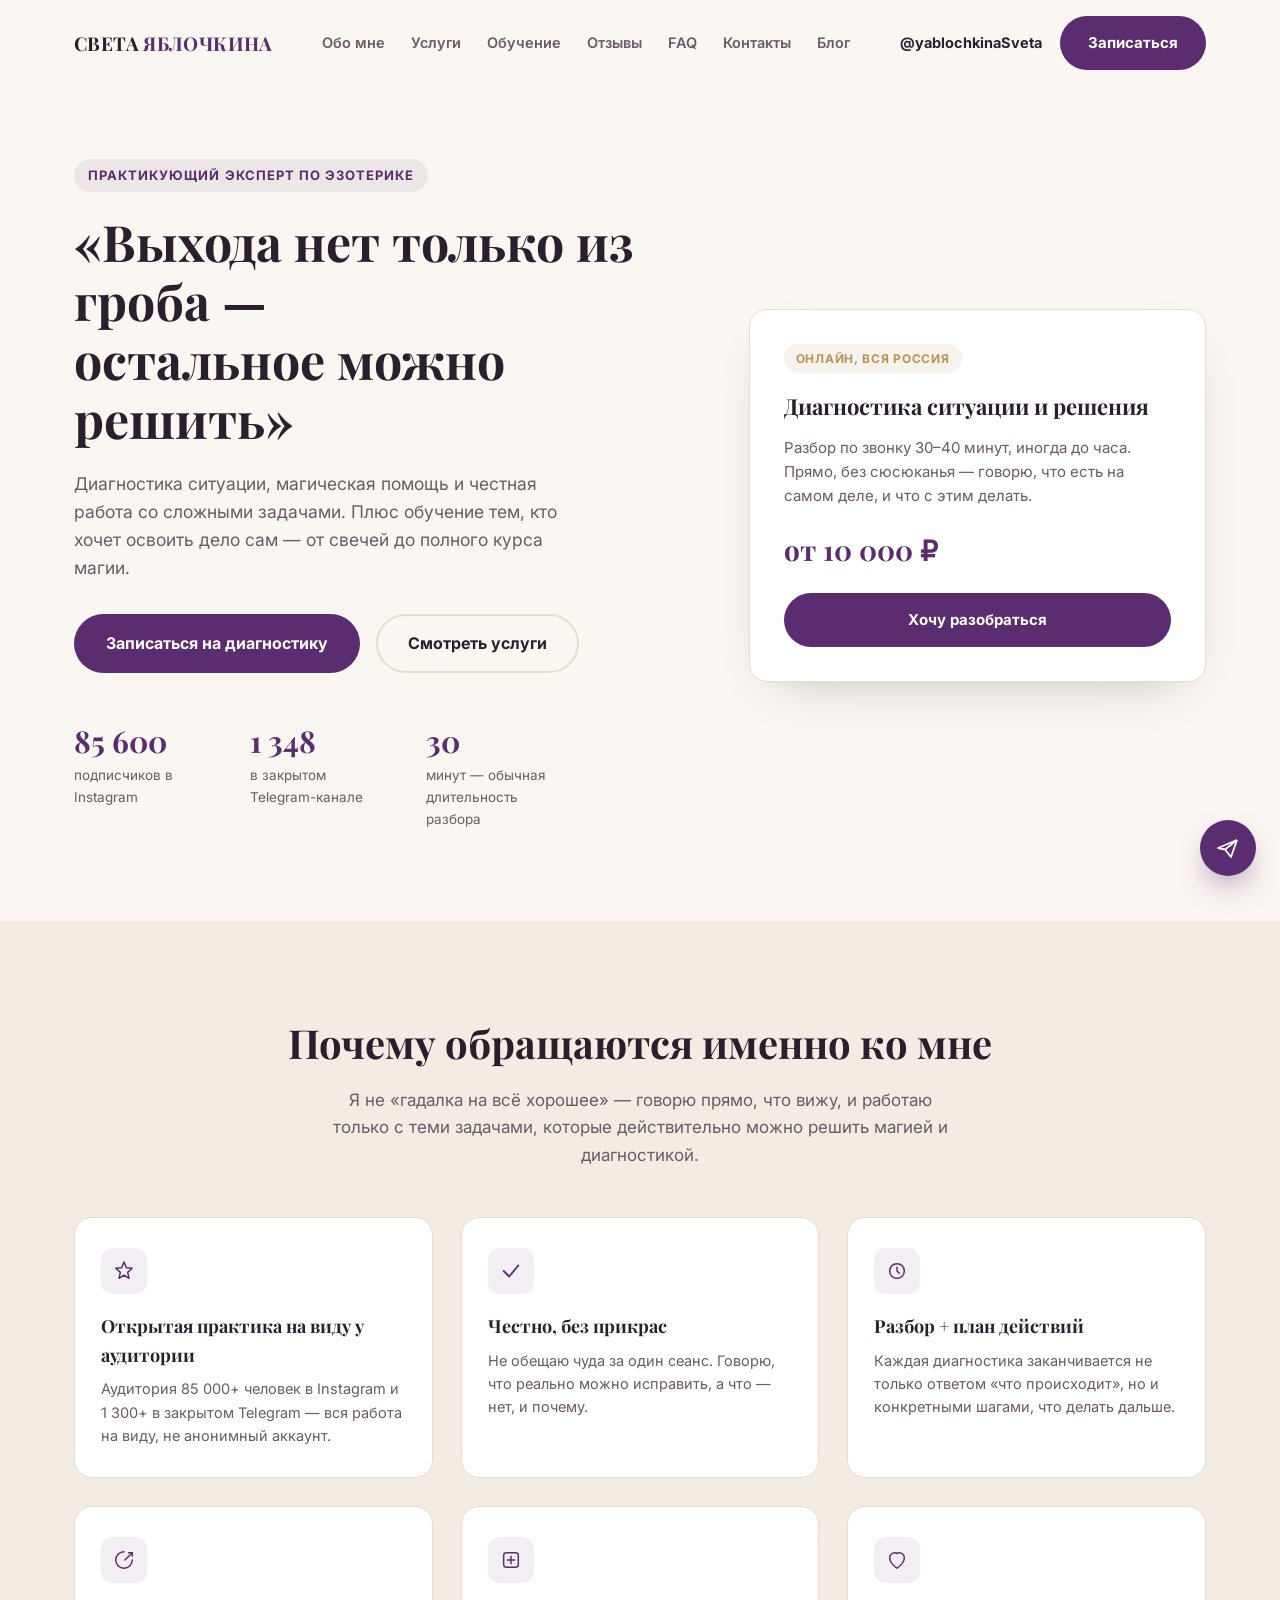
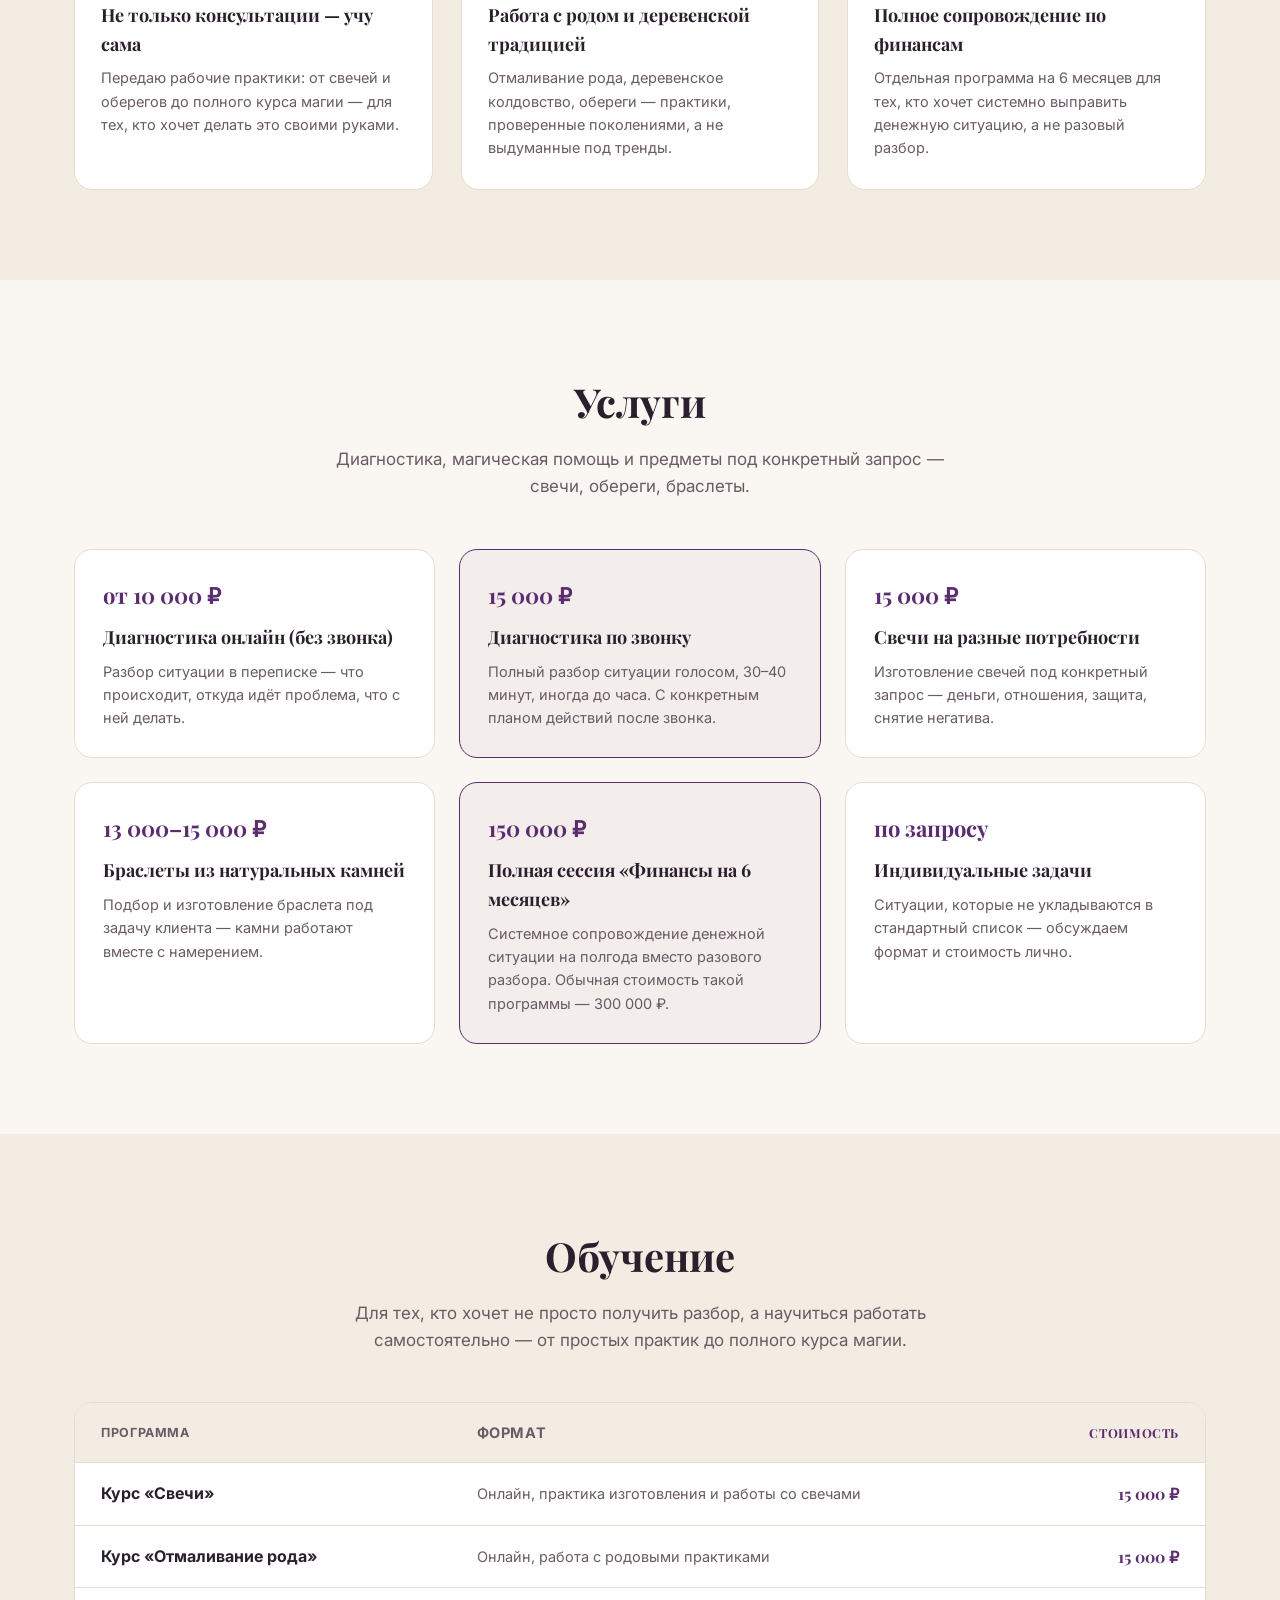
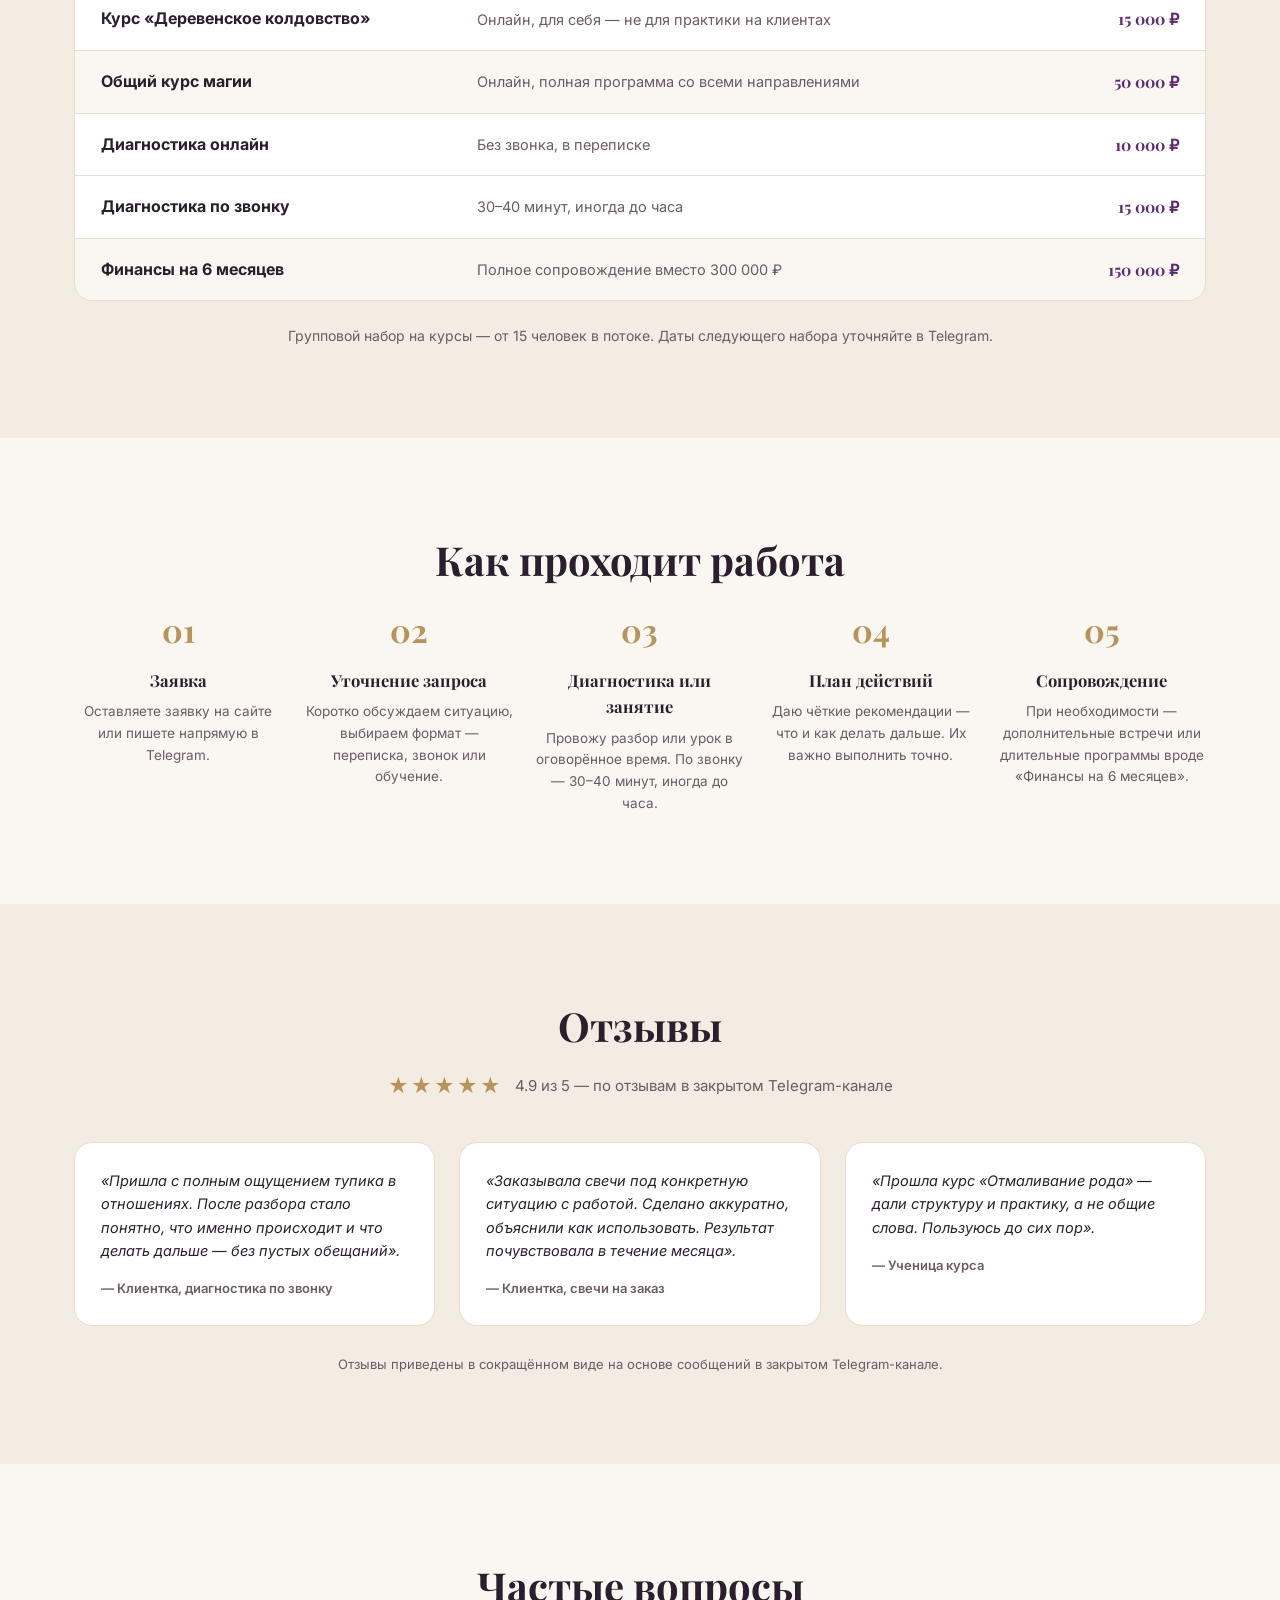
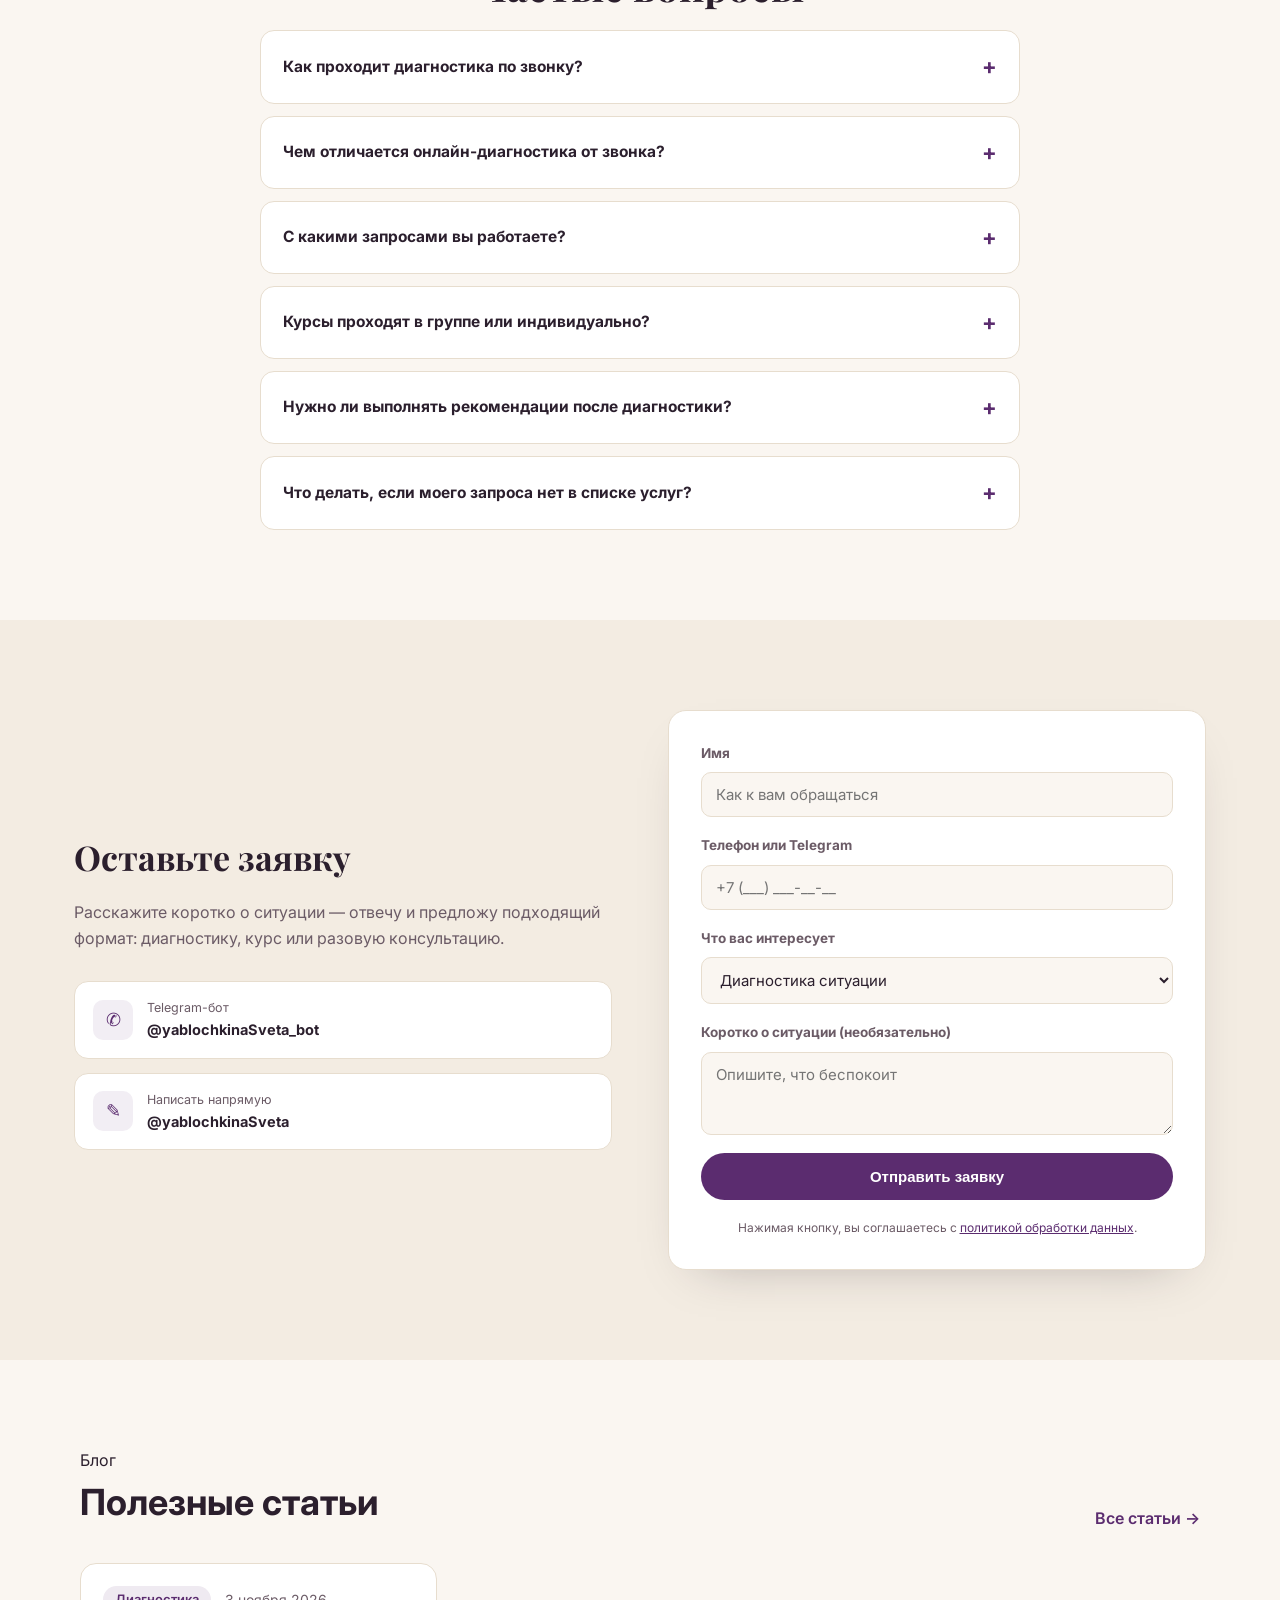
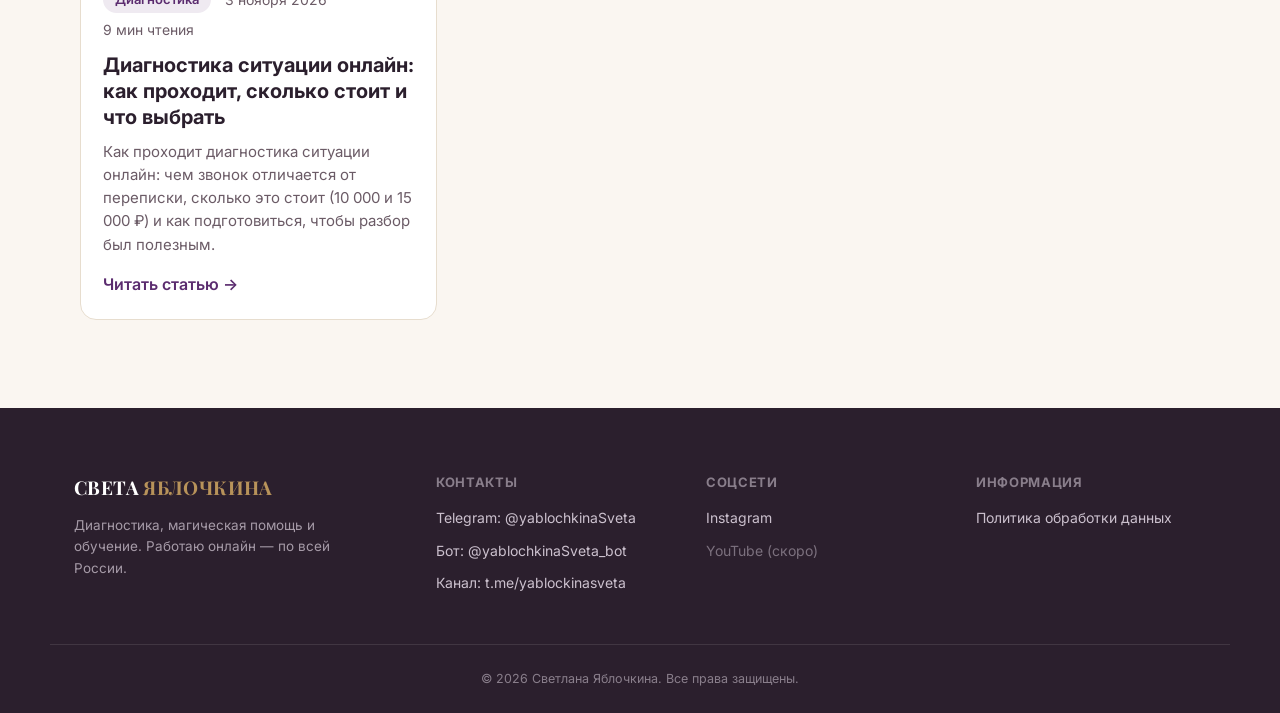
==== commit b3fd9cb5: "SEO-блог: первая статья про диагностику ситуации онлайн, домен iskra-rv.ru, правка фактов" ====
--- a/index.html
+++ b/index.html
@@ -9,6 +9,8 @@
 <link rel="preconnect" href="https://fonts.gstatic.com" crossorigin>
 <link href="https://fonts.googleapis.com/css2?family=Playfair+Display:wght@500;600;700;800&family=Inter:wght@400;500;600;700;800&display=swap" rel="stylesheet">
 <link rel="stylesheet" href="styles.css">
+<link rel="stylesheet" href="blog/blog.css">
+<link rel="alternate" type="application/rss+xml" title="Блог" href="feed.xml">
 </head>
 <body>
 
@@ -22,7 +24,7 @@
       <a href="#reviews">Отзывы</a>
       <a href="#faq">FAQ</a>
       <a href="#contacts">Контакты</a>
-    </nav>
+    <!-- BLOGNAV:START --><a href="blog/">Блог</a><!-- BLOGNAV:END --></nav>
     <div class="header__actions">
       <a href="https://t.me/yablochkinaSveta" class="header__phone" target="_blank" rel="noopener">@yablochkinaSveta</a>
       <a href="#form" class="btn btn--primary">Записаться</a>
@@ -70,7 +72,7 @@
           <div class="adv__icon">
             <svg viewBox="0 0 24 24" fill="none"><path d="M12 2L14.5 8.5L21 9L16 13.5L17.5 20L12 16.5L6.5 20L8 13.5L3 9L9.5 8.5L12 2Z" stroke="currentColor" stroke-width="1.6" stroke-linejoin="round"/></svg>
           </div>
-          <h3>Открытая практика с 2018 года</h3>
+          <h3>Открытая практика на виду у аудитории</h3>
           <p>Аудитория 85 000+ человек в Instagram и 1 300+ в закрытом Telegram — вся работа на виду, не анонимный аккаунт.</p>
         </div>
         <div class="adv">
@@ -360,6 +362,22 @@
     </div>
   </section>
 
+<!-- BLOG:START -->
+<section class="b-home" id="blog">
+  <div class="container">
+    <div class="b-home__head"><div><p class="section-tag">Блог</p><h2>Полезные статьи</h2></div><a class="b-more" href="blog/">Все статьи</a></div>
+    <div class="b-grid"><article class="b-card">
+  
+  <div class="b-card__body">
+    <div class="b-meta"><span class="b-chip">Диагностика</span><time datetime="2026-11-03">3 ноября 2026</time><span>9 мин чтения</span></div>
+    <h3><a href="blog/diagnostika-situacii-onlayn/">Диагностика ситуации онлайн: как проходит, сколько стоит и что выбрать</a></h3>
+    <p>Как проходит диагностика ситуации онлайн: чем звонок отличается от переписки, сколько это стоит (10 000 и 15 000 ₽) и как подготовиться, чтобы разбор был полезным.</p>
+    <a class="b-more" href="blog/diagnostika-situacii-onlayn/">Читать статью</a>
+  </div>
+</article></div>
+  </div>
+</section>
+<!-- BLOG:END -->
 </main>
 
 <footer class="footer" id="contacts">
--- a/blog/blog.css
+++ b/blog/blog.css
@@ -0,0 +1,94 @@
+/* Стили блога. Цвета берутся из палитры сайта: install.mjs прописывает --b-* в blog.config.json (theme). */
+:root { --b-bg: #fff; --b-surface: #fff; --b-ink: #18181b; --b-text: #2b2b30; --b-soft: #6b6b73; --b-line: #e5e5e5; --b-accent: #2563eb; --b-accent-soft: #eef3ff; --b-radius: 16px; }
+.blog { padding: 112px 0 72px; background: var(--b-bg); color: var(--b-text); }
+.blog > section, .blog > article { width: 100%; max-width: 1160px; margin: 0 auto; padding: 0 20px; }
+.b-crumbs { display: flex; gap: 8px; flex-wrap: wrap; font-size: 14px; color: var(--b-soft); margin-bottom: 22px; }
+.b-crumbs a { color: var(--b-soft); text-decoration: none; }
+.b-crumbs a:hover { color: var(--b-accent); }
+.b-meta { display: flex; flex-wrap: wrap; align-items: center; gap: 6px 14px; font-size: 14px; color: var(--b-soft); }
+.b-chip { display: inline-block; padding: 3px 12px; border-radius: 999px; background: var(--b-accent-soft); color: var(--b-accent); font-weight: 600; font-size: 13px; }
+.b-head h1 { font-family: var(--ff-head, inherit); color: var(--b-ink); font-size: clamp(28px, 4.4vw, 46px); line-height: 1.15; margin: 14px 0 16px; letter-spacing: -0.01em; }
+.b-lead { font-size: 19px; line-height: 1.55; color: var(--b-soft); max-width: 720px; }
+.b-author { margin-top: 14px; font-size: 14px; color: var(--b-soft); }
+
+/* Статья */
+.b-article { max-width: 780px !important; }
+.b-cover { margin: 28px 0 8px; border-radius: var(--b-radius); overflow: hidden; }
+.b-cover img { display: block; width: 100%; height: auto; }
+.b-toc { margin: 28px 0; padding: 20px 24px; border: 1px solid var(--b-line); border-radius: var(--b-radius); background: var(--b-surface); }
+.b-toc ol { list-style: none; margin: 10px 0 0; padding: 0; }
+.b-toc li + li { margin-top: 6px; }
+.b-toc a { color: var(--b-text); text-decoration: none; }
+.b-toc a:hover { color: var(--b-accent); }
+.b-content { font-size: 18px; line-height: 1.75; margin-top: 28px; }
+.b-content h2 { font-family: var(--ff-head, inherit); color: var(--b-ink); font-size: clamp(24px, 3vw, 31px); line-height: 1.25; margin: 2em 0 .6em; scroll-margin-top: 100px; }
+.b-content h3 { font-family: var(--ff-head, inherit); color: var(--b-ink); font-size: 22px; margin: 1.6em 0 .5em; scroll-margin-top: 100px; }
+.b-content p { margin: 0 0 1.1em; }
+.b-content ul, .b-content ol { margin: 0 0 1.2em; padding-left: 1.4em; }
+.b-content ul { list-style: disc; }
+.b-content ol { list-style: decimal; }
+.b-content li + li { margin-top: 8px; }
+.b-content li::marker { color: var(--b-accent); }
+.b-content a { color: var(--b-accent); text-decoration: underline; text-underline-offset: 3px; }
+.b-content img { max-width: 100%; height: auto; border-radius: 12px; margin: 8px 0; }
+.b-content hr { border: 0; border-top: 1px solid var(--b-line); margin: 2em 0; }
+.b-content blockquote { margin: 1.4em 0; padding: 16px 22px; border-left: 4px solid var(--b-accent); background: var(--b-accent-soft); border-radius: 0 12px 12px 0; }
+.b-content blockquote p:last-child { margin-bottom: 0; }
+.b-content code { background: var(--b-accent-soft); padding: 2px 6px; border-radius: 6px; font-size: .92em; }
+.b-content pre { overflow-x: auto; padding: 16px; border-radius: 12px; background: var(--b-accent-soft); margin: 0 0 1.2em; }
+.b-table { overflow-x: auto; margin: 1.4em 0; border: 1px solid var(--b-line); border-radius: 12px; }
+.b-table table { width: 100%; border-collapse: collapse; font-size: 16px; line-height: 1.5; }
+.b-table th, .b-table td { padding: 12px 16px; text-align: left; border-bottom: 1px solid var(--b-line); vertical-align: top; }
+.b-table th { background: var(--b-accent-soft); color: var(--b-ink); font-weight: 600; white-space: nowrap; }
+.b-table tr:last-child td { border-bottom: 0; }
+
+.b-faq { margin-top: 44px; }
+.b-faq h2 { font-family: var(--ff-head, inherit); color: var(--b-ink); font-size: 28px; margin-bottom: 16px; }
+.b-faq details { border: 1px solid var(--b-line); border-radius: 12px; background: var(--b-surface); margin-bottom: 10px; padding: 0 20px; }
+.b-faq summary { cursor: pointer; padding: 16px 0; font-weight: 600; color: var(--b-ink); list-style: none; display: flex; justify-content: space-between; gap: 16px; }
+.b-faq summary::-webkit-details-marker { display: none; }
+.b-faq summary::after { content: '+'; color: var(--b-accent); font-size: 22px; line-height: 1; }
+.b-faq details[open] summary::after { content: '−'; }
+.b-faq details p { padding: 0 0 18px; color: var(--b-text); line-height: 1.65; }
+.b-disclaimer { margin-top: 32px; font-size: 14px; line-height: 1.55; color: var(--b-soft); padding-top: 16px; border-top: 1px solid var(--b-line); }
+.b-cta { margin-top: 40px; padding: 32px; border-radius: var(--b-radius); background: var(--b-accent-soft); border: 1px solid var(--b-line); text-align: left; }
+.b-cta h2 { font-family: var(--ff-head, inherit); color: var(--b-ink); font-size: 26px; margin-bottom: 8px; }
+.b-cta p { margin-bottom: 18px; color: var(--b-text); max-width: 560px; }
+.b-cta__btn { display: inline-flex; }
+.b-preview { margin: 0 0 22px; padding: 12px 16px; border-radius: 12px; background: #fff4d6; color: #6b4e00; font-size: 14px; border: 1px solid #f0d98a; }
+
+/* Карточки */
+.b-grid { display: grid; grid-template-columns: repeat(3, 1fr); gap: 24px; margin-top: 32px; }
+.b-card { display: flex; flex-direction: column; background: var(--b-surface); border: 1px solid var(--b-line); border-radius: var(--b-radius); overflow: hidden; transition: transform .2s, box-shadow .2s; }
+.b-card:hover { transform: translateY(-3px); box-shadow: 0 16px 36px rgba(20, 20, 30, .09); }
+.b-card__img { display: block; aspect-ratio: 16 / 10; overflow: hidden; background: var(--b-accent-soft); }
+.b-card__img img { width: 100%; height: 100%; object-fit: cover; display: block; }
+.b-card__body { display: flex; flex-direction: column; gap: 10px; padding: 22px; flex: 1; }
+.b-card h3 { font-family: var(--ff-head, inherit); font-size: 20px; line-height: 1.3; margin: 0; }
+.b-card h3 a { color: var(--b-ink); text-decoration: none; }
+.b-card h3 a:hover { color: var(--b-accent); }
+.b-card p { color: var(--b-soft); font-size: 15px; line-height: 1.55; margin: 0; }
+.b-more { margin-top: auto; padding-top: 6px; color: var(--b-accent); font-weight: 600; text-decoration: none; }
+.b-more::after { content: ' →'; }
+.b-related { margin-top: 72px !important; }
+.b-related h2, .b-home h2 { font-family: var(--ff-head, inherit); color: var(--b-ink); font-size: clamp(26px, 3.4vw, 36px); }
+.b-empty { margin-top: 32px; color: var(--b-soft); }
+
+/* Блок на главной */
+.b-home { padding: 88px 0; background: var(--b-bg); }
+.b-home .container { max-width: 1160px; margin: 0 auto; padding: 0 20px; }
+.b-home__head { display: flex; justify-content: space-between; align-items: flex-end; gap: 16px; flex-wrap: wrap; }
+.b-home .b-more { margin-top: 0; }
+
+@media (max-width: 960px) { .b-grid { grid-template-columns: repeat(2, 1fr); } }
+@media (max-width: 640px) {
+  .blog { padding: 92px 0 48px; }
+  .b-grid { grid-template-columns: 1fr; gap: 18px; }
+  .b-content { font-size: 17px; }
+  .b-lead { font-size: 17px; }
+  .b-cta { padding: 24px 20px; }
+  .b-home { padding: 56px 0; }
+}
+
+/* тема сайта */
+:root{--b-accent:var(--accent);--b-bg:var(--bg);--b-surface:var(--surface);--b-ink:var(--ink);--b-soft:var(--ink-soft);--b-line:var(--border);--b-accent-soft:color-mix(in srgb, var(--accent) 10%, #ffffff)}
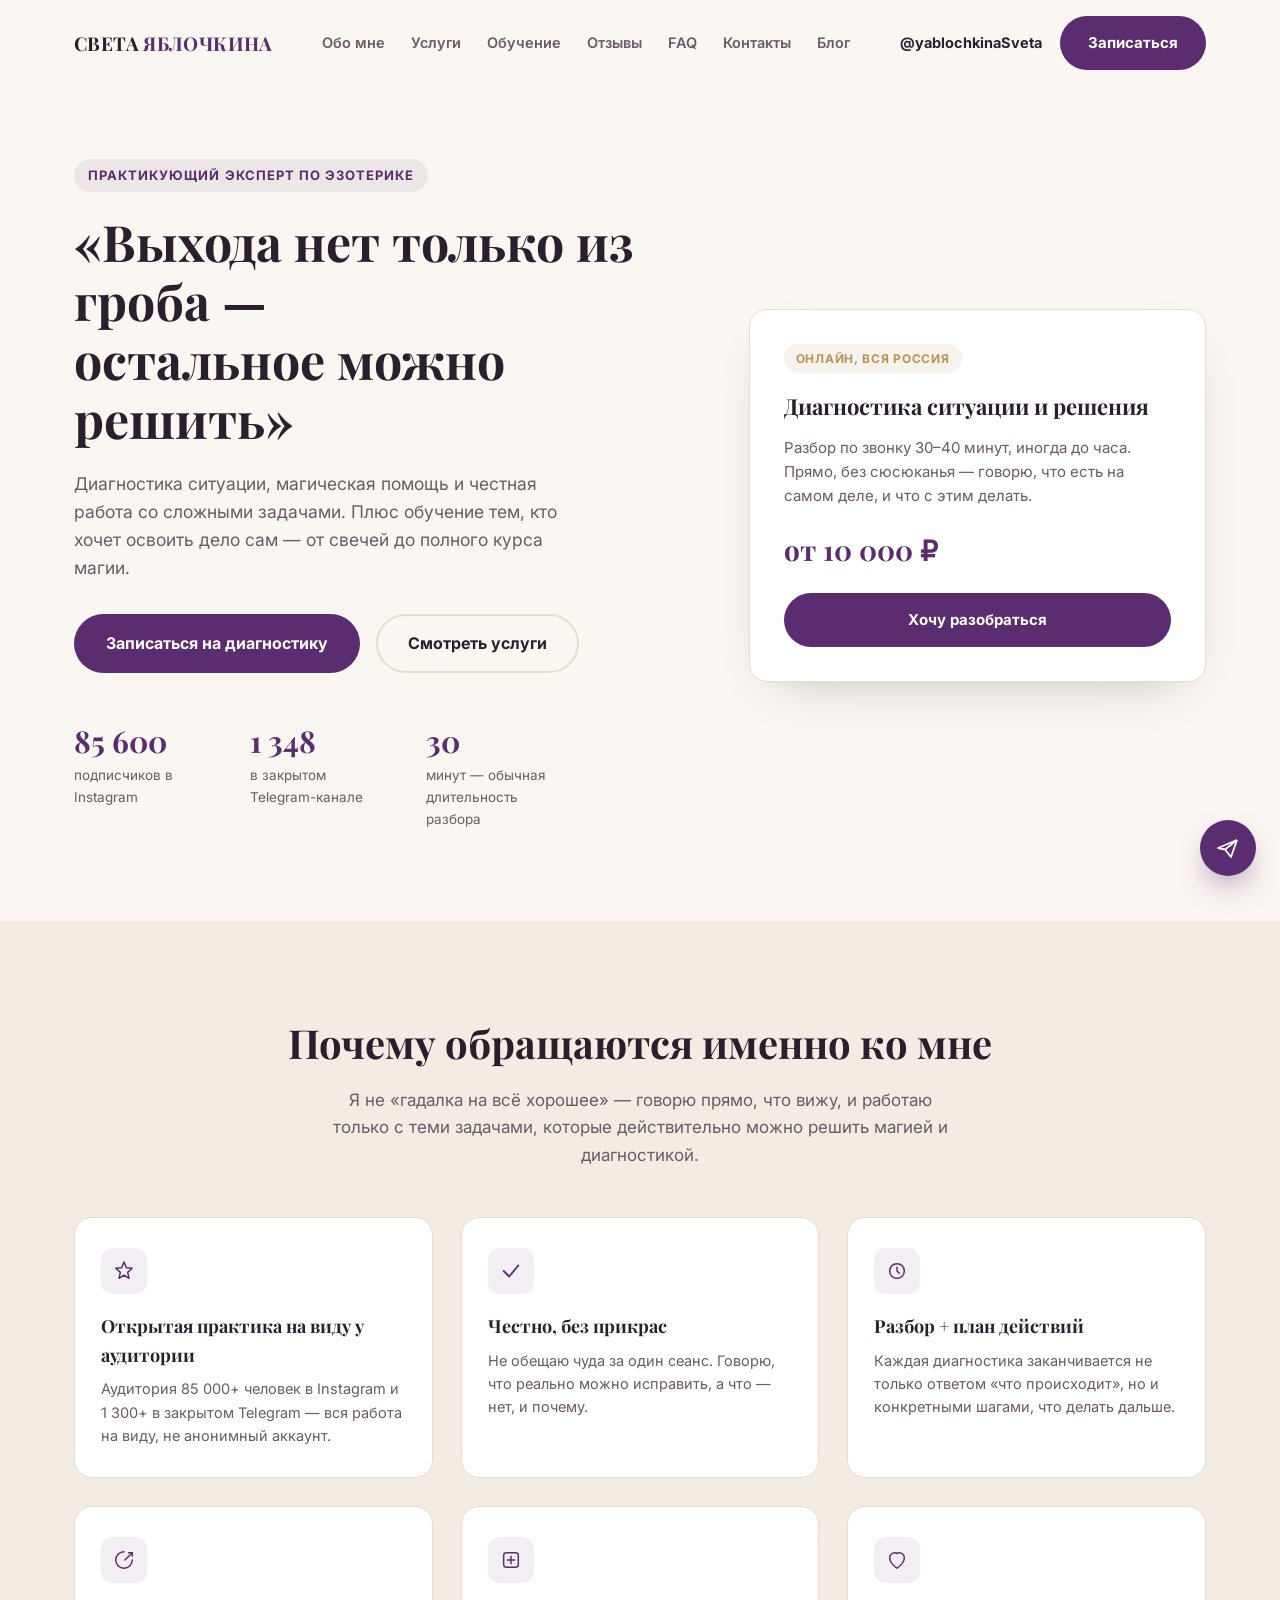
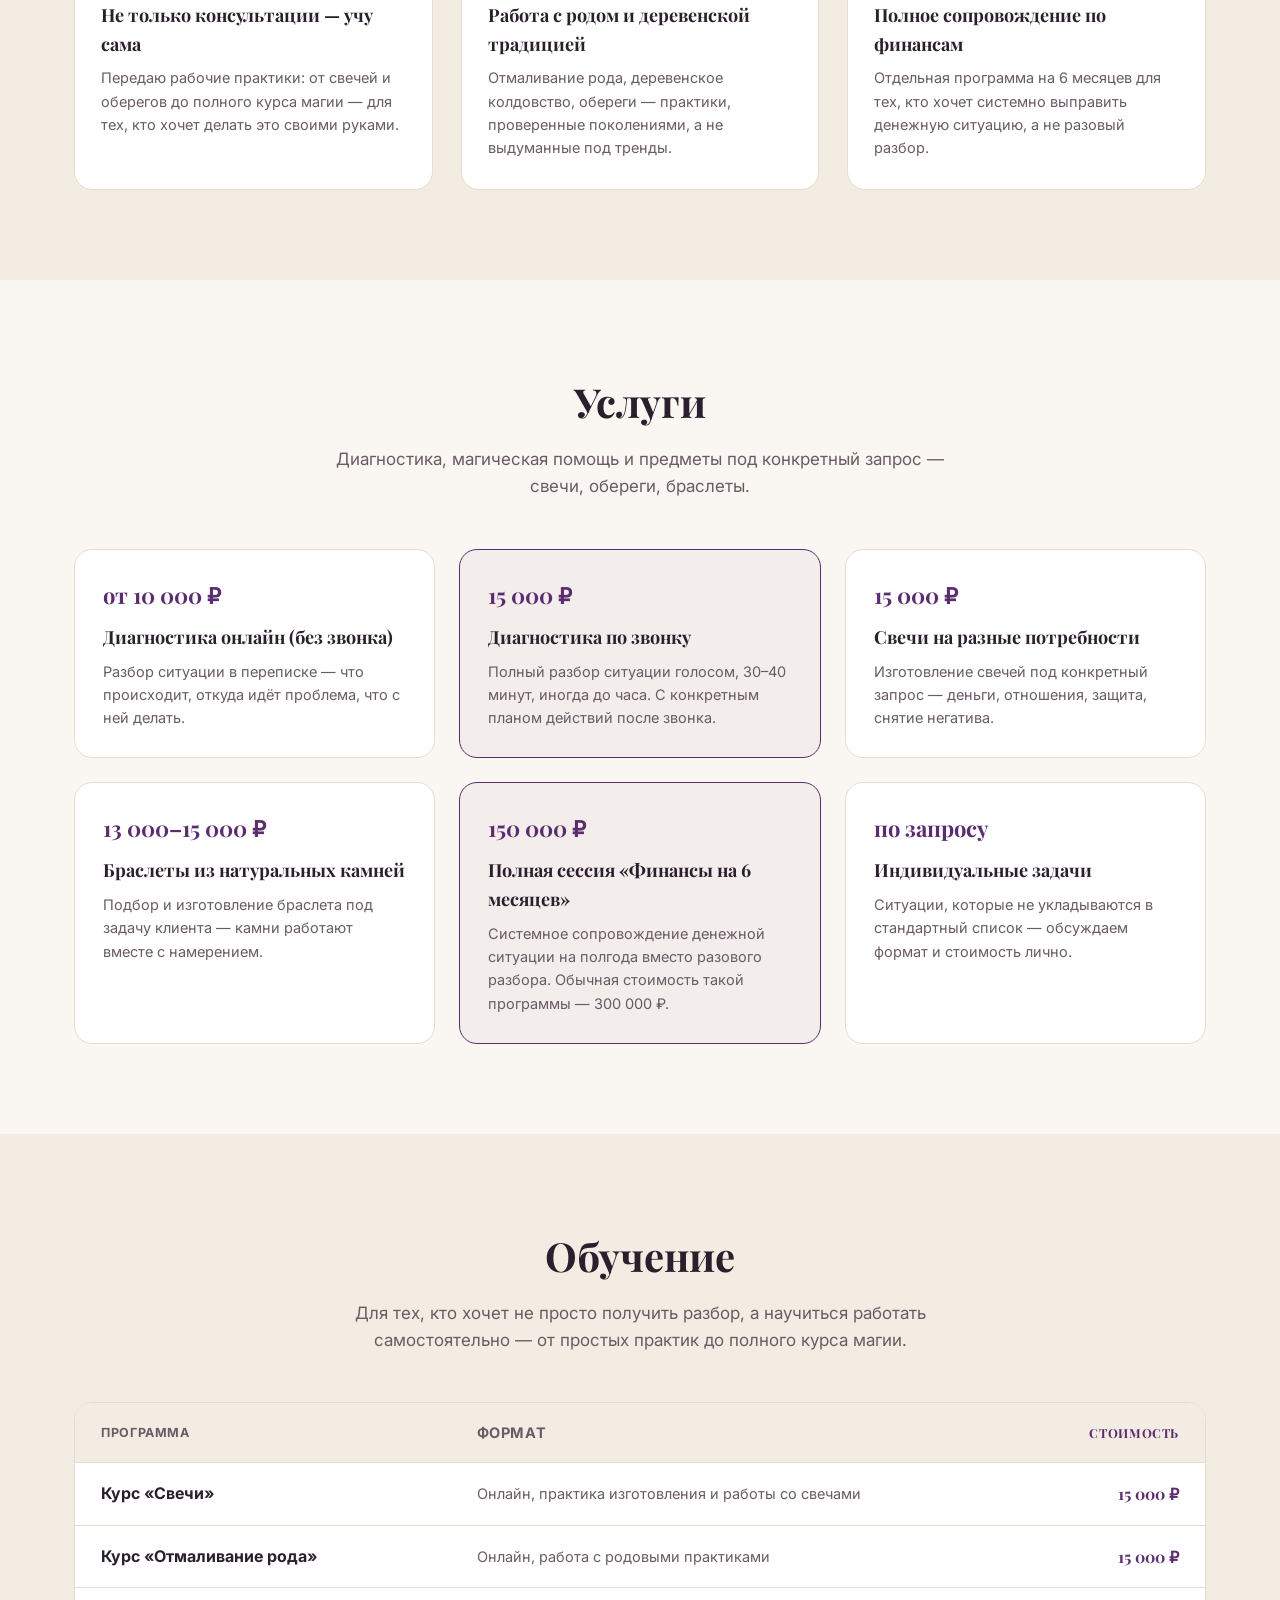
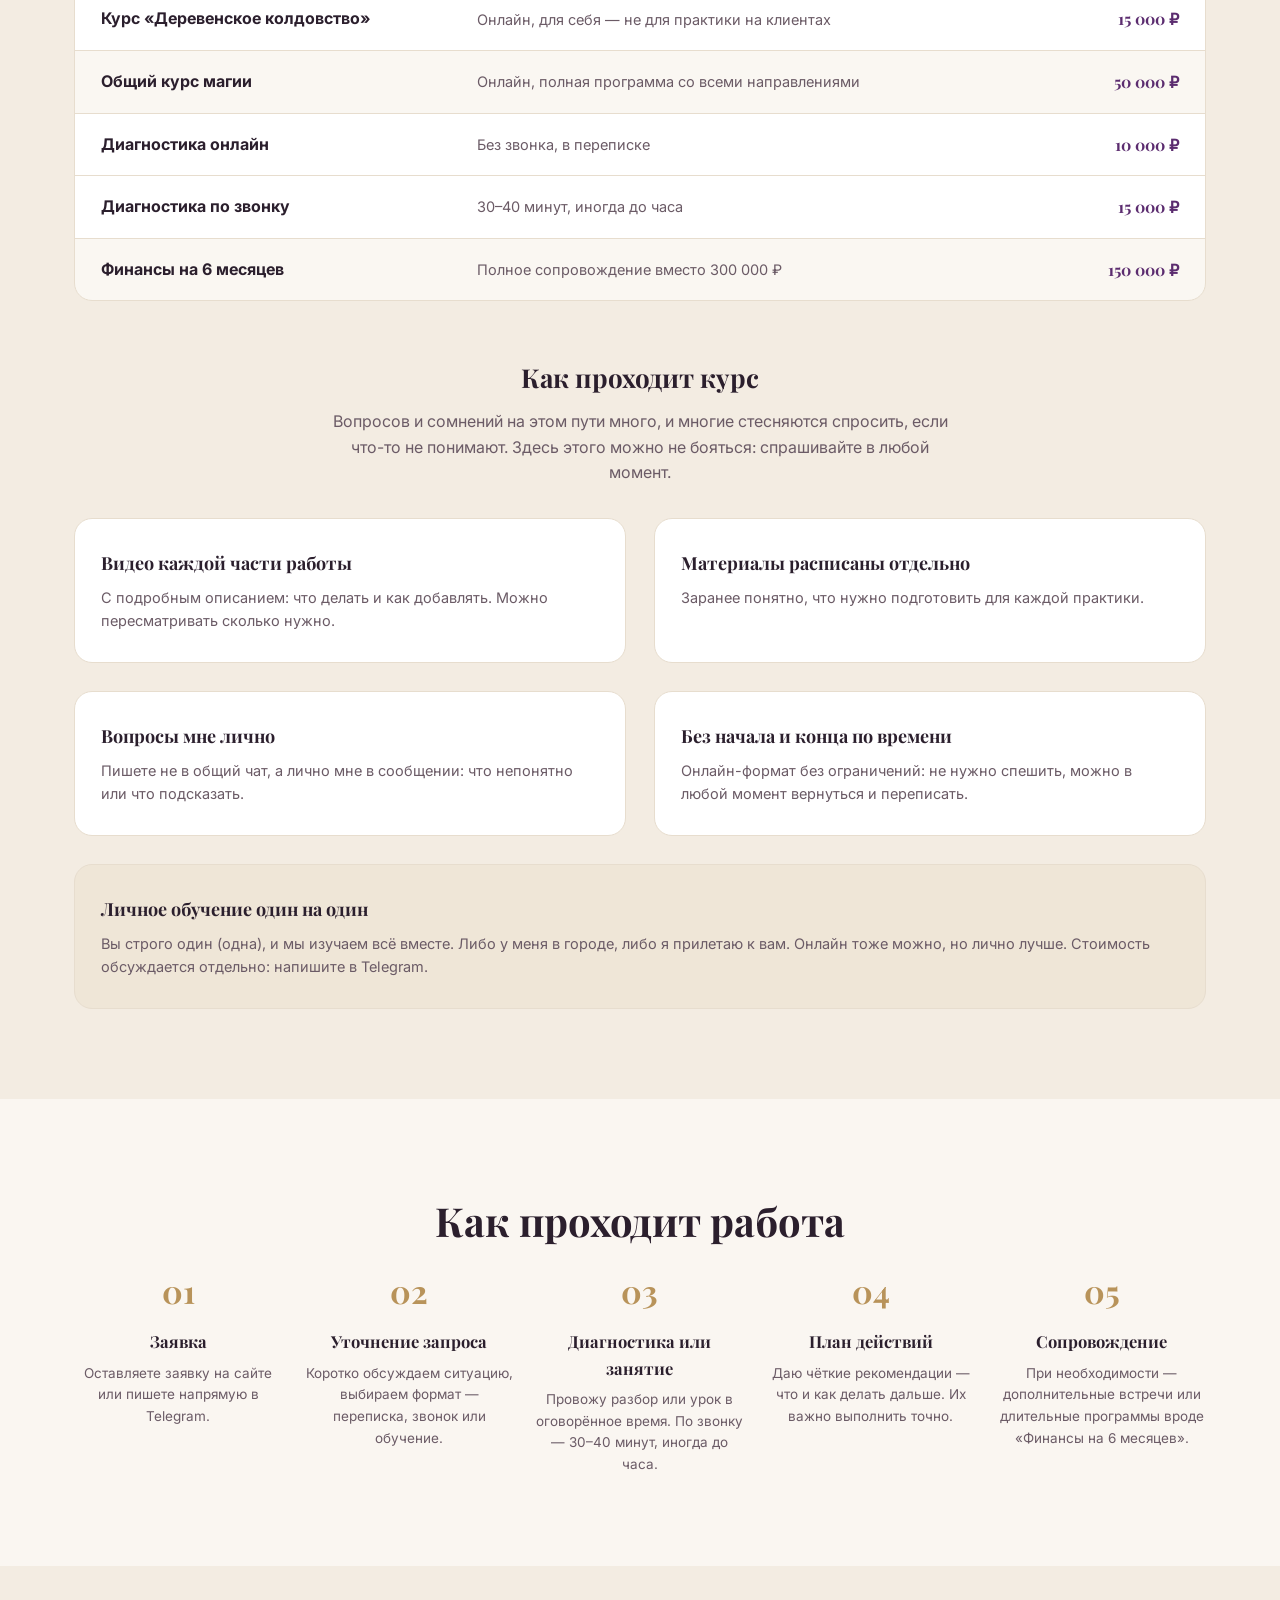
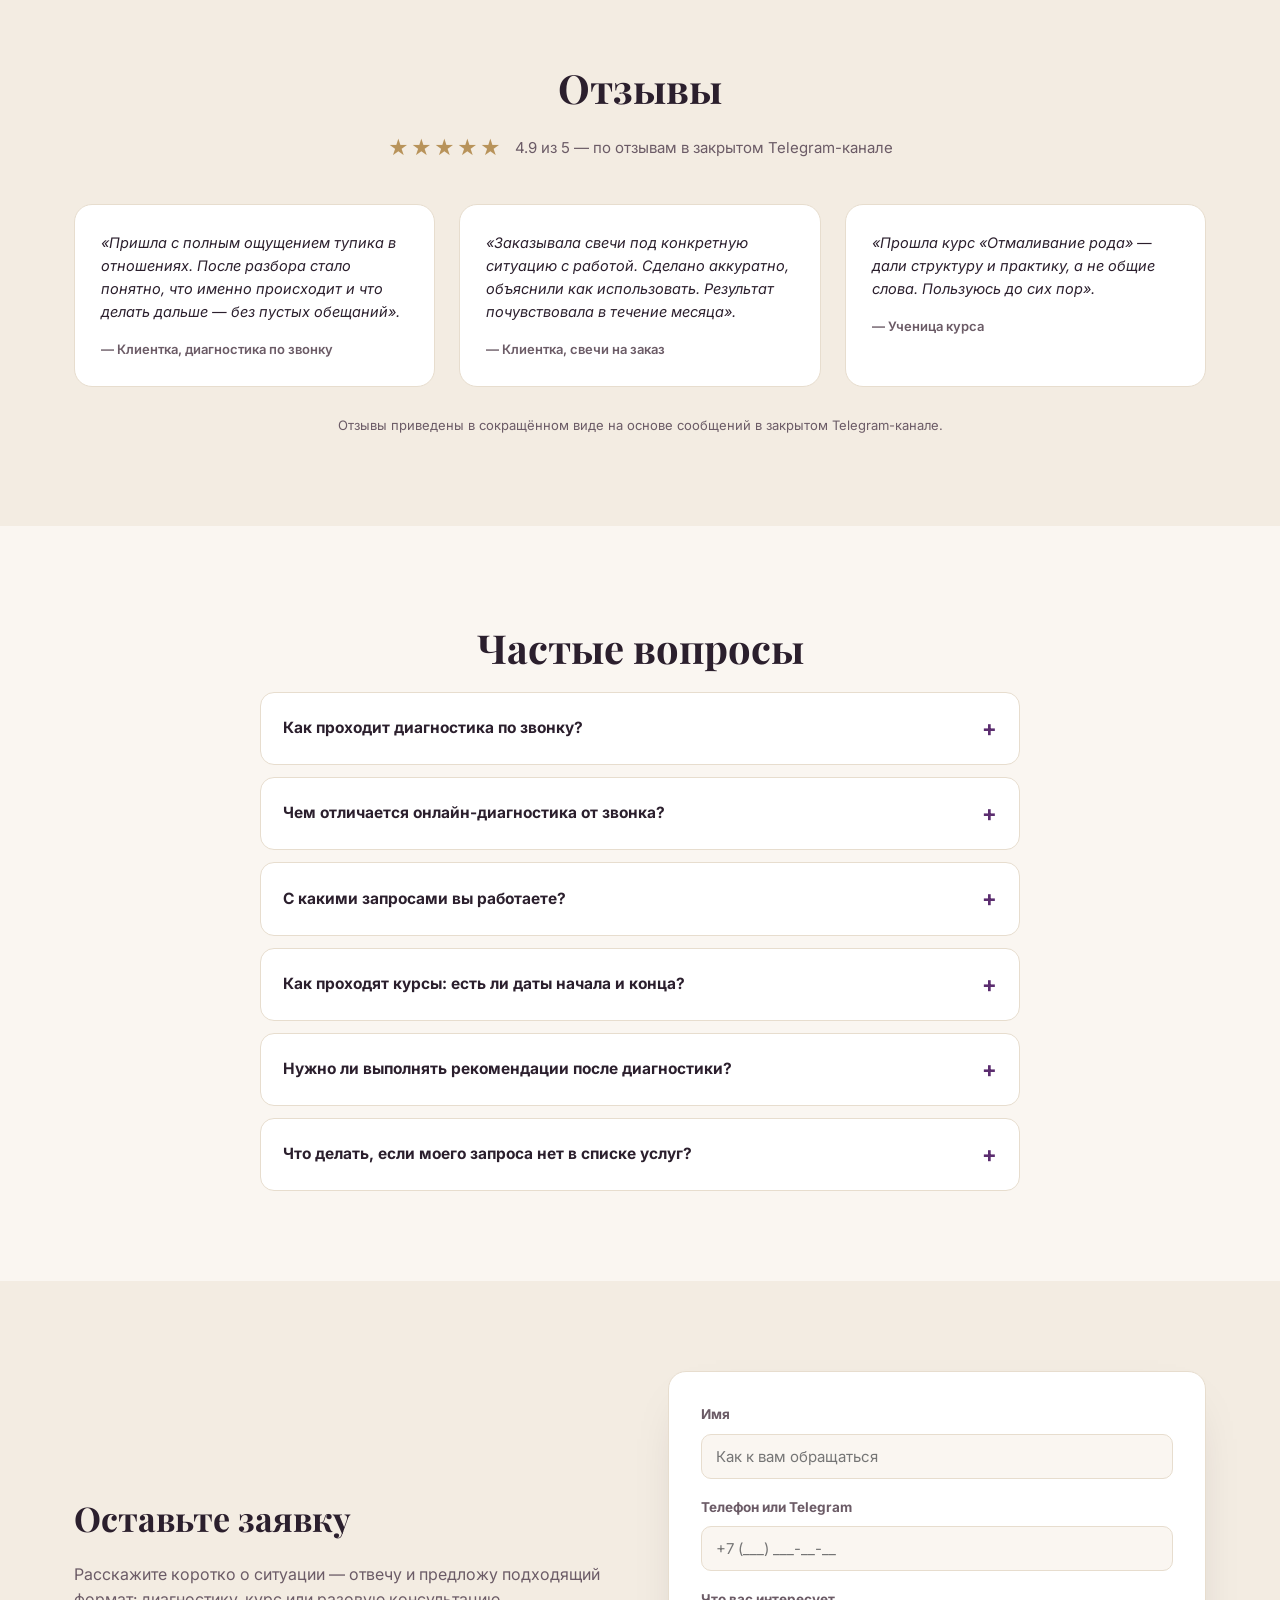
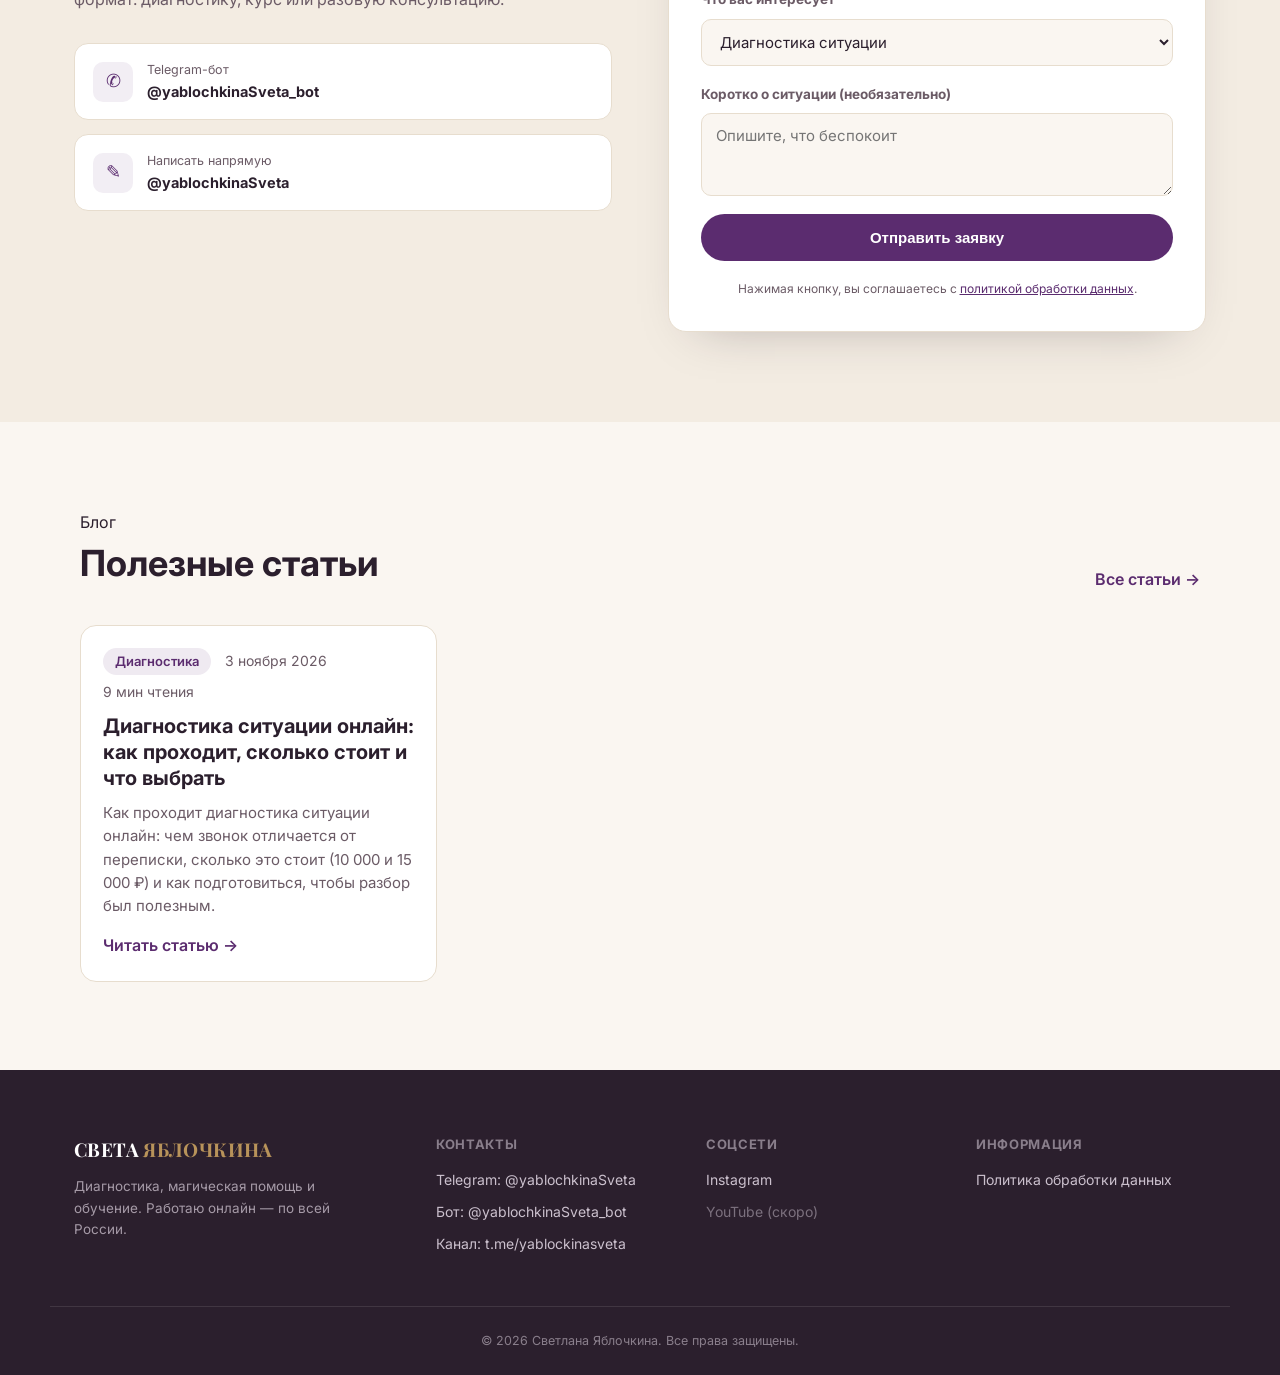
==== commit d493fc65: "Формат обучения на сайте, статья про обучение магии онлайн (публикация 10.11), убраны выдуманные гру" ====
--- a/index.html
+++ b/index.html
@@ -209,7 +209,30 @@
           <span>150 000 ₽</span>
         </div>
       </div>
-      <p class="price__note">Групповой набор на курсы — от 15 человек в потоке. Даты следующего набора уточняйте в Telegram.</p>
+      <h3 class="how__title">Как проходит курс</h3>
+      <p class="how__lead">Вопросов и сомнений на этом пути много, и многие стесняются спросить, если что-то не понимают. Здесь этого можно не бояться: спрашивайте в любой момент.</p>
+      <div class="adv-grid how__grid">
+        <div class="adv">
+          <h3>Видео каждой части работы</h3>
+          <p>С подробным описанием: что делать и как добавлять. Можно пересматривать сколько нужно.</p>
+        </div>
+        <div class="adv">
+          <h3>Материалы расписаны отдельно</h3>
+          <p>Заранее понятно, что нужно подготовить для каждой практики.</p>
+        </div>
+        <div class="adv">
+          <h3>Вопросы мне лично</h3>
+          <p>Пишете не в общий чат, а лично мне в сообщении: что непонятно или что подсказать.</p>
+        </div>
+        <div class="adv">
+          <h3>Без начала и конца по времени</h3>
+          <p>Онлайн-формат без ограничений: не нужно спешить, можно в любой момент вернуться и переписать.</p>
+        </div>
+        <div class="adv adv--wide">
+          <h3>Личное обучение один на один</h3>
+          <p>Вы строго один (одна), и мы изучаем всё вместе. Либо у меня в городе, либо я прилетаю к вам. Онлайн тоже можно, но лично лучше. Стоимость обсуждается отдельно: напишите в Telegram.</p>
+        </div>
+      </div>
     </div>
   </section>
 
@@ -291,8 +314,8 @@
           <p>С ситуациями, где реально можно что-то изменить — отношения, финансы, работа, состояние. Если вопрос не по адресу, я скажу об этом прямо, а не буду тянуть деньги.</p>
         </details>
         <details class="faq__item">
-          <summary>Курсы проходят в группе или индивидуально?</summary>
-          <p>Групповой набор — от 15 человек в потоке. Формат и даты следующего набора уточняйте в Telegram.</p>
+          <summary>Как проходят курсы: есть ли даты начала и конца?</summary>
+          <p>Курсы идут онлайн без ограничения по времени начала и конца: можно не спешить и в любой момент пересмотреть видео. Вопросы вы задаёте мне лично в сообщении, а не в общем чате. Есть и личное обучение один на один: у меня в городе или я приезжаю к вам, онлайн тоже возможен.</p>
         </details>
         <details class="faq__item">
           <summary>Нужно ли выполнять рекомендации после диагностики?</summary>
--- a/styles.css
+++ b/styles.css
@@ -248,6 +248,12 @@
 .price__row span:last-child { font-family: var(--font-head); font-weight: 700; color: var(--accent); text-align: right; }
 .price__row--accent { background: rgba(184, 147, 90, 0.08); }
 .price__note { text-align: center; margin-top: 24px; color: var(--ink-soft); font-size: 14px; }
+
+/* HOW COURSE WORKS */
+.how__title { font-size: 26px; text-align: center; margin: 56px 0 10px; }
+.how__lead { text-align: center; max-width: 620px; margin: 0 auto 32px; color: var(--ink-soft); }
+.how__grid { grid-template-columns: repeat(2, 1fr); }
+.adv--wide { grid-column: 1 / -1; background: rgba(184, 147, 90, 0.08); }
 
 /* PROCESS */
 .process { padding: 90px 0; }
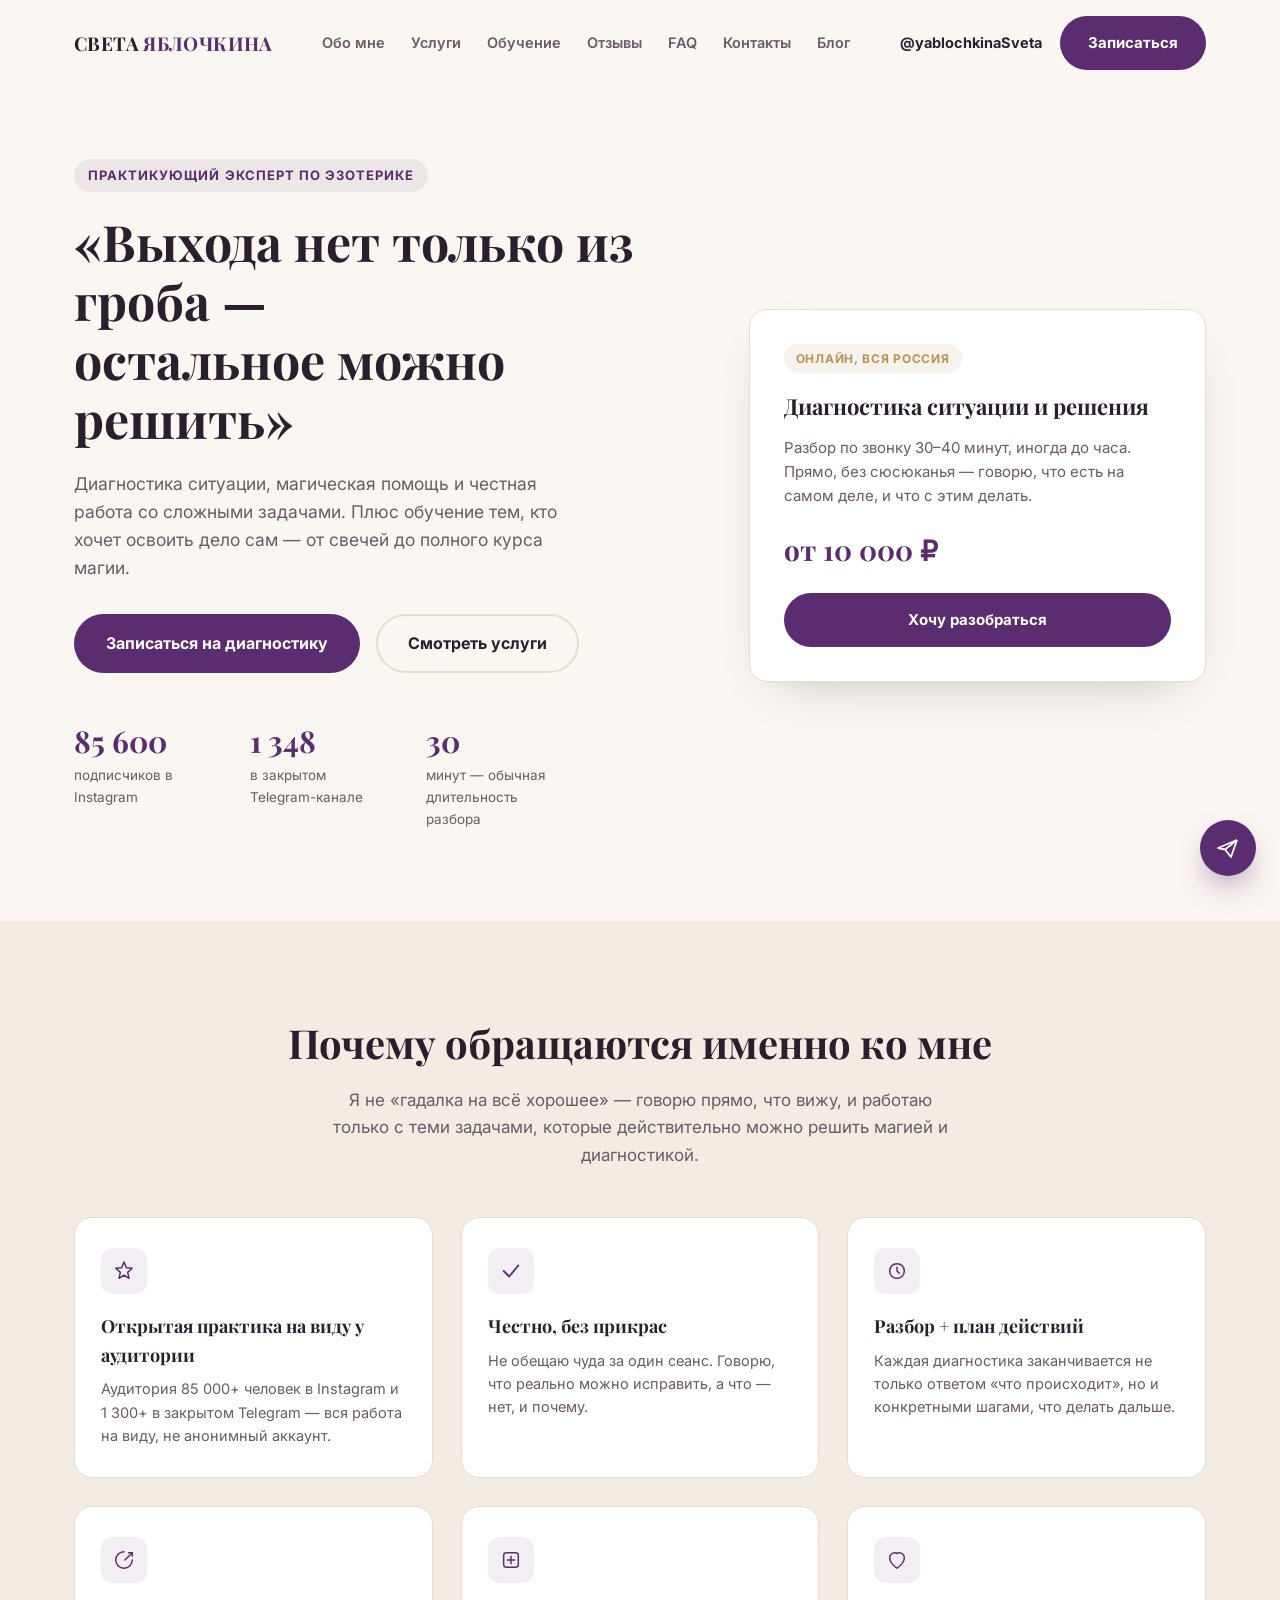
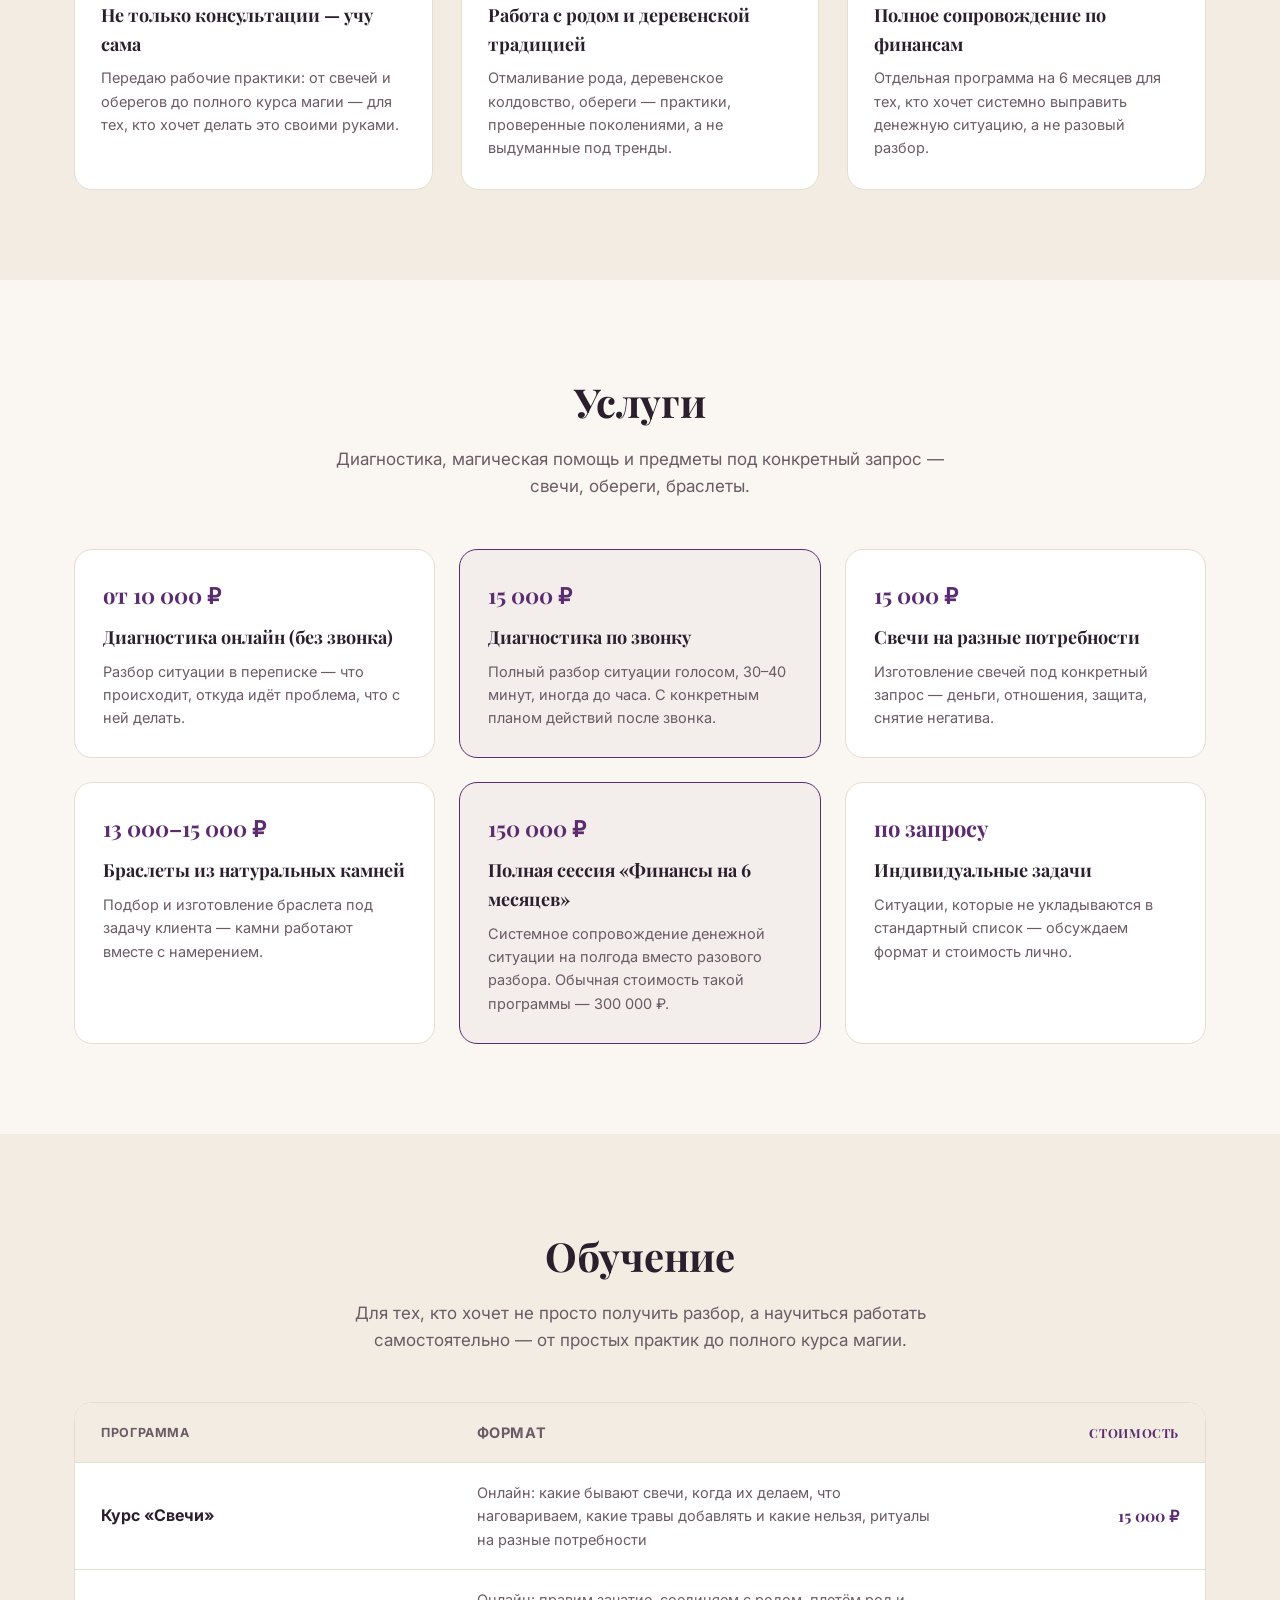
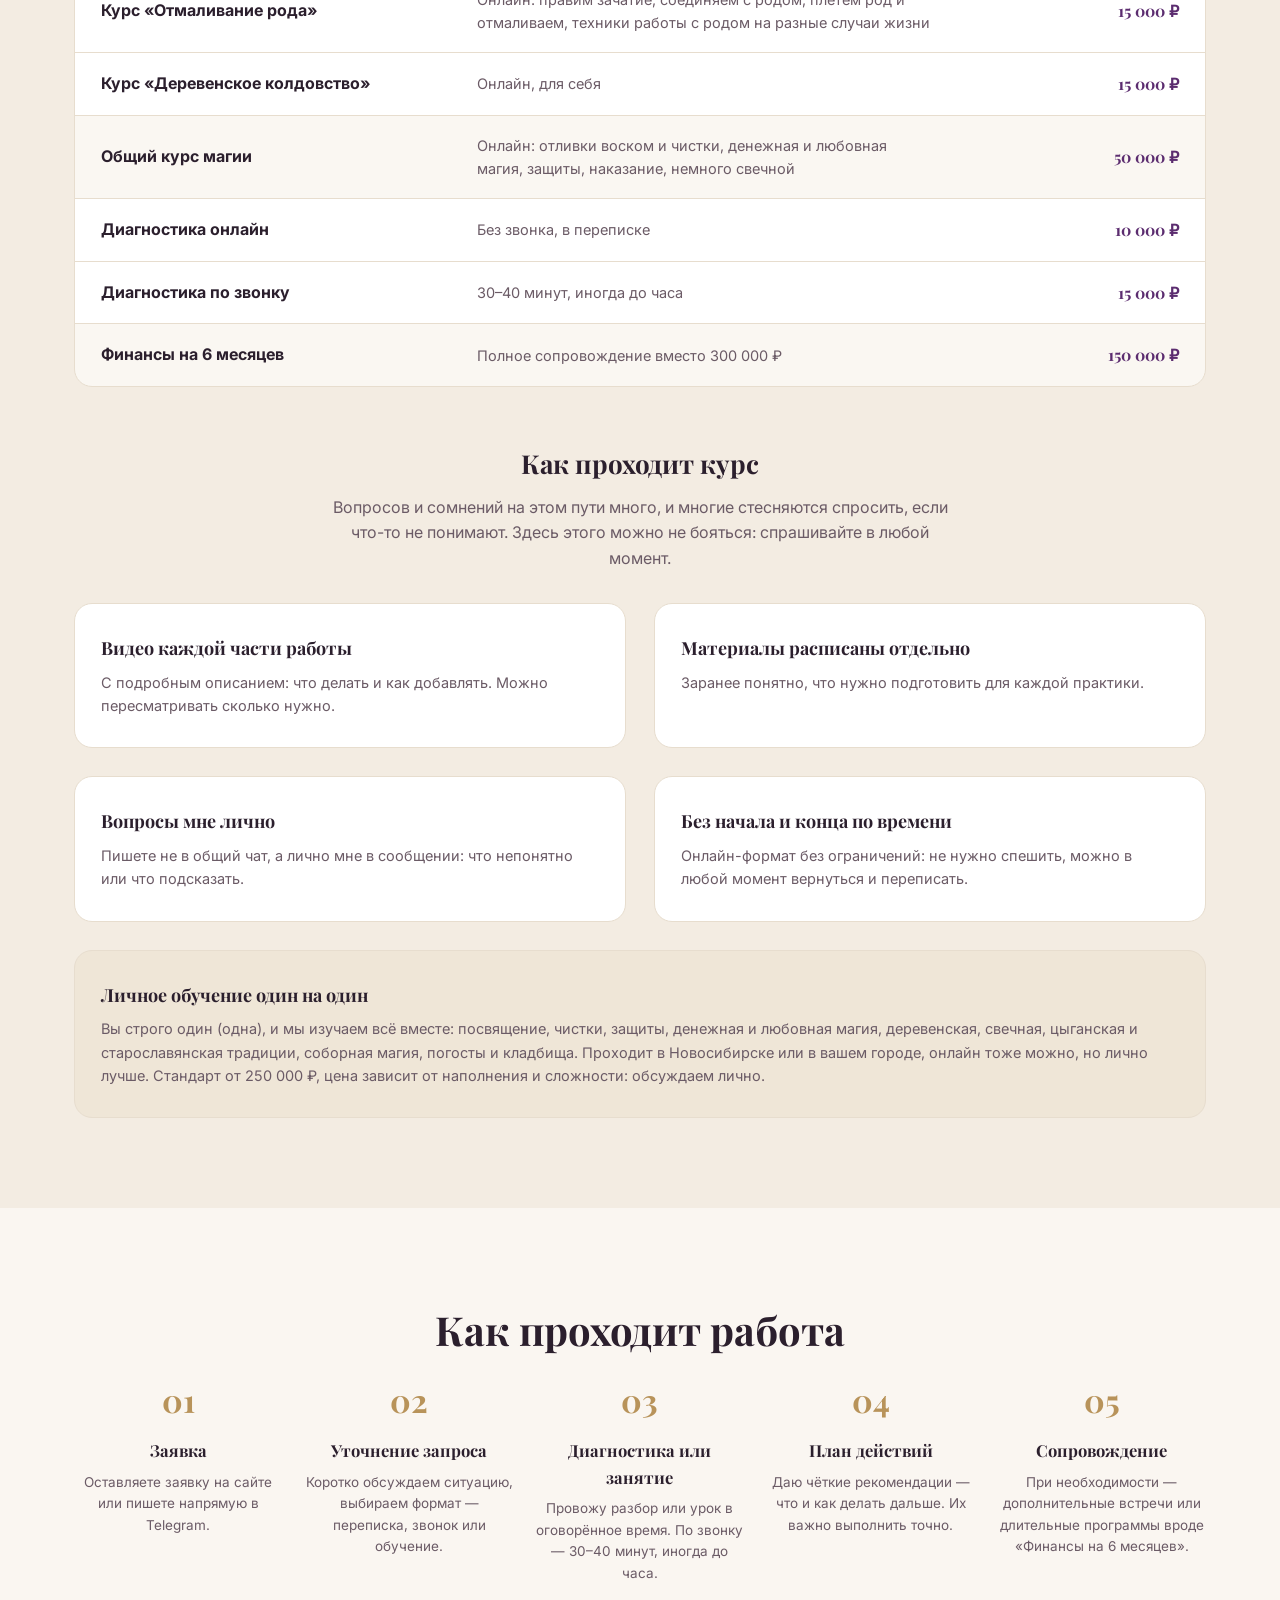
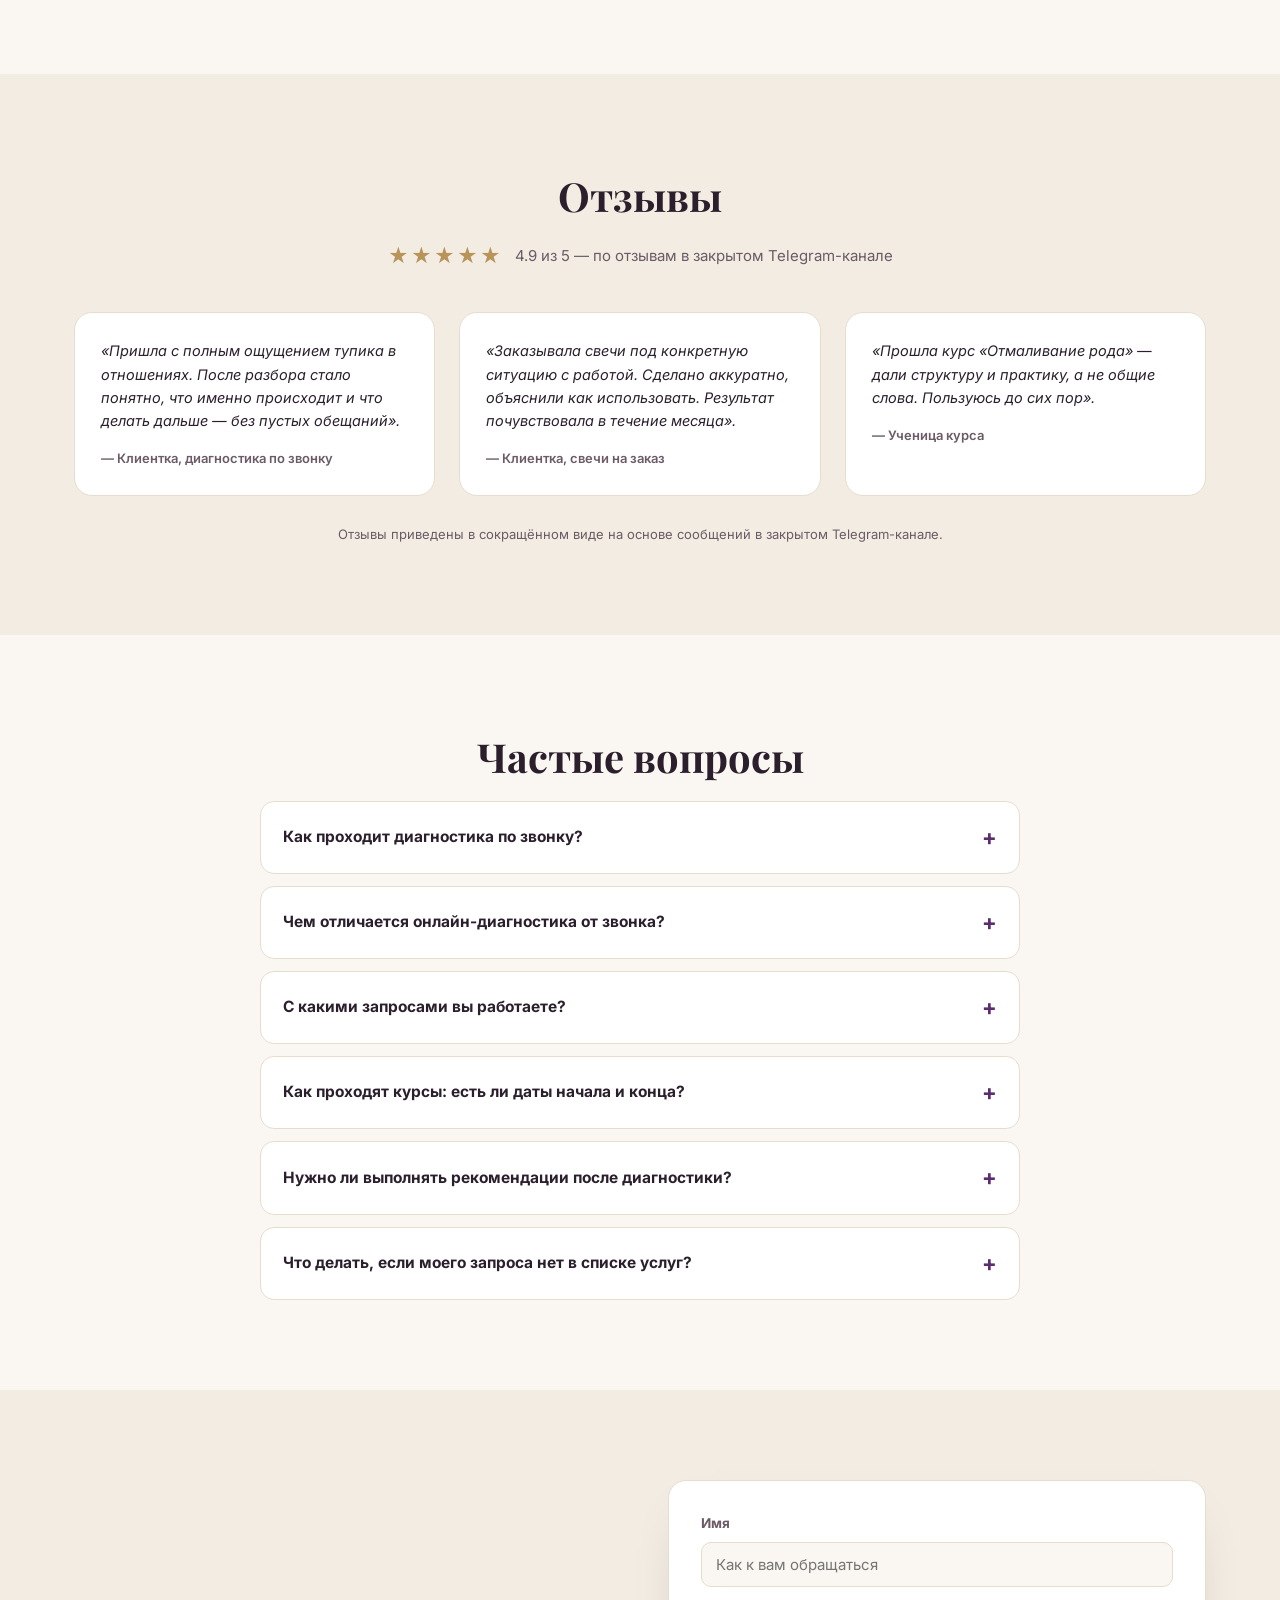
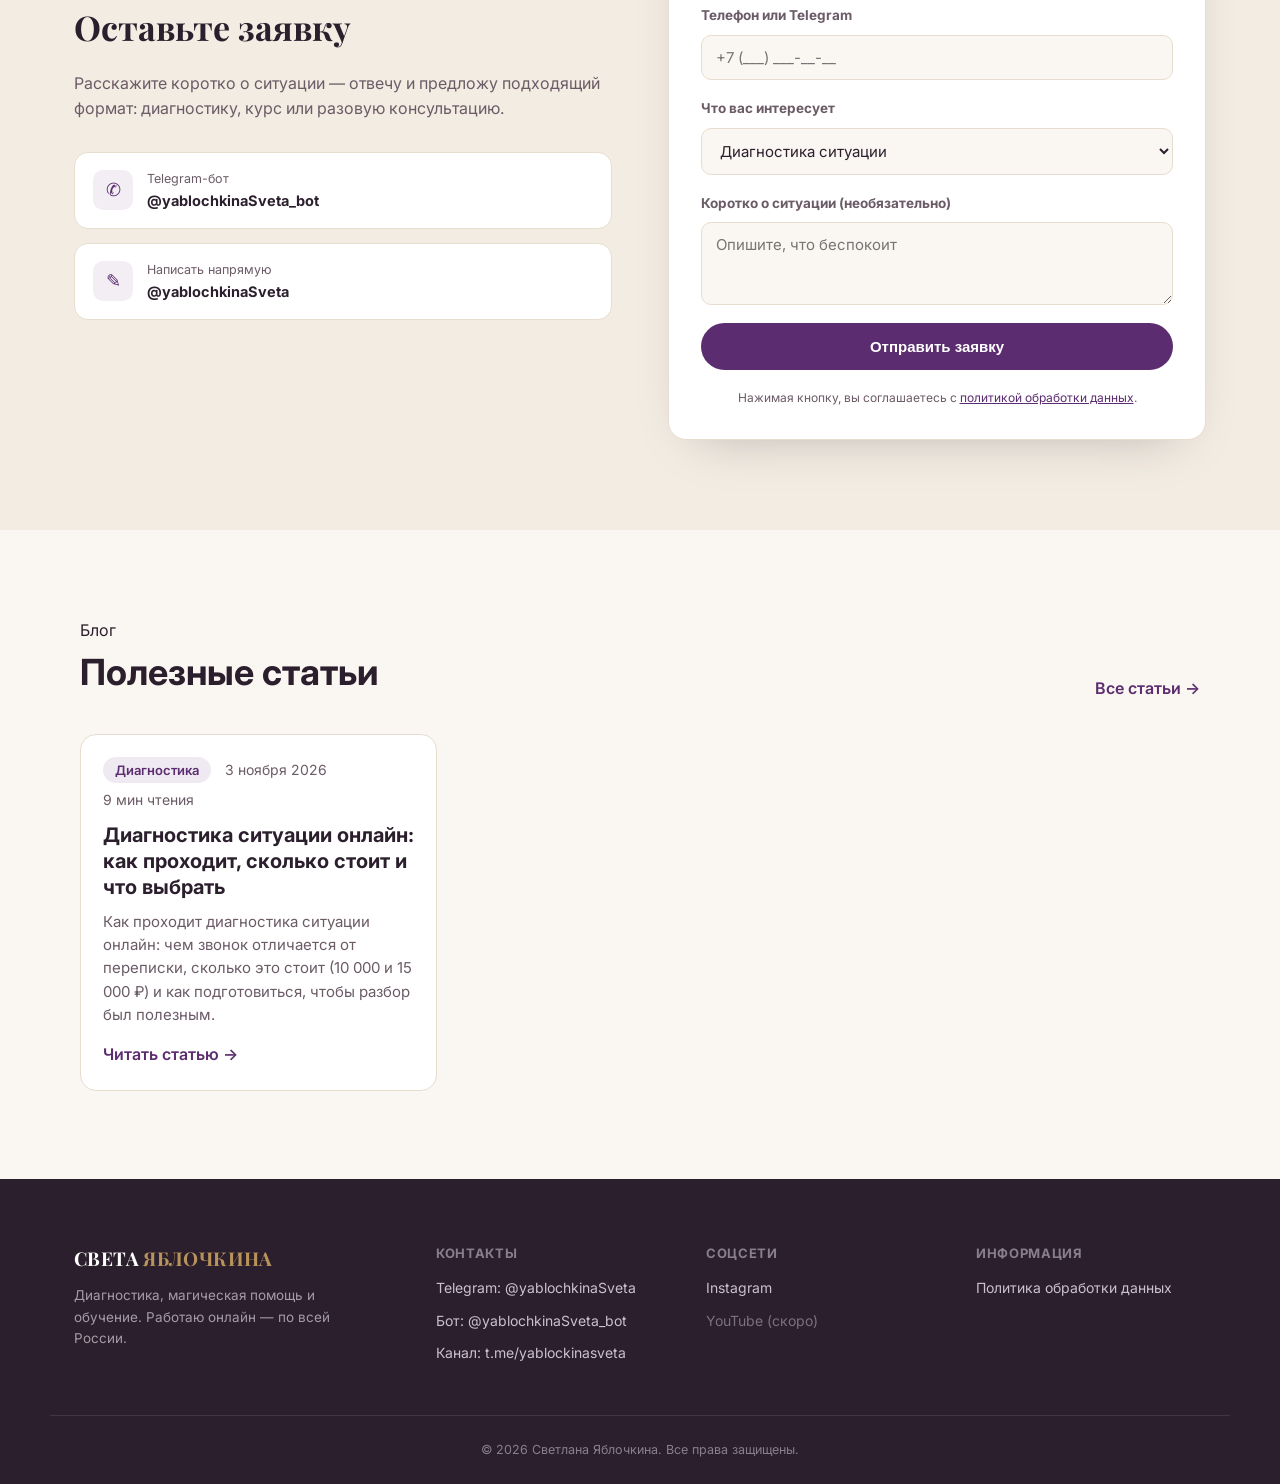
==== commit ff759976: "Программы курсов и личное обучение от 250 000, статьи 3-5 в очереди" ====
--- a/index.html
+++ b/index.html
@@ -175,22 +175,22 @@
         </div>
         <div class="price__row">
           <span>Курс «Свечи»</span>
-          <span>Онлайн, практика изготовления и работы со свечами</span>
+          <span>Онлайн: какие бывают свечи, когда их делаем, что наговариваем, какие травы добавлять и какие нельзя, ритуалы на разные потребности</span>
           <span>15 000 ₽</span>
         </div>
         <div class="price__row">
           <span>Курс «Отмаливание рода»</span>
-          <span>Онлайн, работа с родовыми практиками</span>
+          <span>Онлайн: правим зачатие, соединяем с родом, плетём род и отмаливаем, техники работы с родом на разные случаи жизни</span>
           <span>15 000 ₽</span>
         </div>
         <div class="price__row">
           <span>Курс «Деревенское колдовство»</span>
-          <span>Онлайн, для себя — не для практики на клиентах</span>
+          <span>Онлайн, для себя</span>
           <span>15 000 ₽</span>
         </div>
         <div class="price__row price__row--accent">
           <span>Общий курс магии</span>
-          <span>Онлайн, полная программа со всеми направлениями</span>
+          <span>Онлайн: отливки воском и чистки, денежная и любовная магия, защиты, наказание, немного свечной</span>
           <span>50 000 ₽</span>
         </div>
         <div class="price__row">
@@ -230,7 +230,7 @@
         </div>
         <div class="adv adv--wide">
           <h3>Личное обучение один на один</h3>
-          <p>Вы строго один (одна), и мы изучаем всё вместе. Либо у меня в городе, либо я прилетаю к вам. Онлайн тоже можно, но лично лучше. Стоимость обсуждается отдельно: напишите в Telegram.</p>
+          <p>Вы строго один (одна), и мы изучаем всё вместе: посвящение, чистки, защиты, денежная и любовная магия, деревенская, свечная, цыганская и старославянская традиции, соборная магия, погосты и кладбища. Проходит в Новосибирске или в вашем городе, онлайн тоже можно, но лично лучше. Стандарт от 250 000 ₽, цена зависит от наполнения и сложности: обсуждаем лично.</p>
         </div>
       </div>
     </div>
@@ -315,7 +315,7 @@
         </details>
         <details class="faq__item">
           <summary>Как проходят курсы: есть ли даты начала и конца?</summary>
-          <p>Курсы идут онлайн без ограничения по времени начала и конца: можно не спешить и в любой момент пересмотреть видео. Вопросы вы задаёте мне лично в сообщении, а не в общем чате. Есть и личное обучение один на один: у меня в городе или я приезжаю к вам, онлайн тоже возможен.</p>
+          <p>Курсы идут онлайн без ограничения по времени начала и конца: можно не спешить и в любой момент пересмотреть видео. Вопросы вы задаёте мне лично в сообщении, а не в общем чате. Есть и личное обучение один на один: в Новосибирске или в вашем городе, онлайн тоже возможен. Стандарт от 250 000 ₽.</p>
         </details>
         <details class="faq__item">
           <summary>Нужно ли выполнять рекомендации после диагностики?</summary>
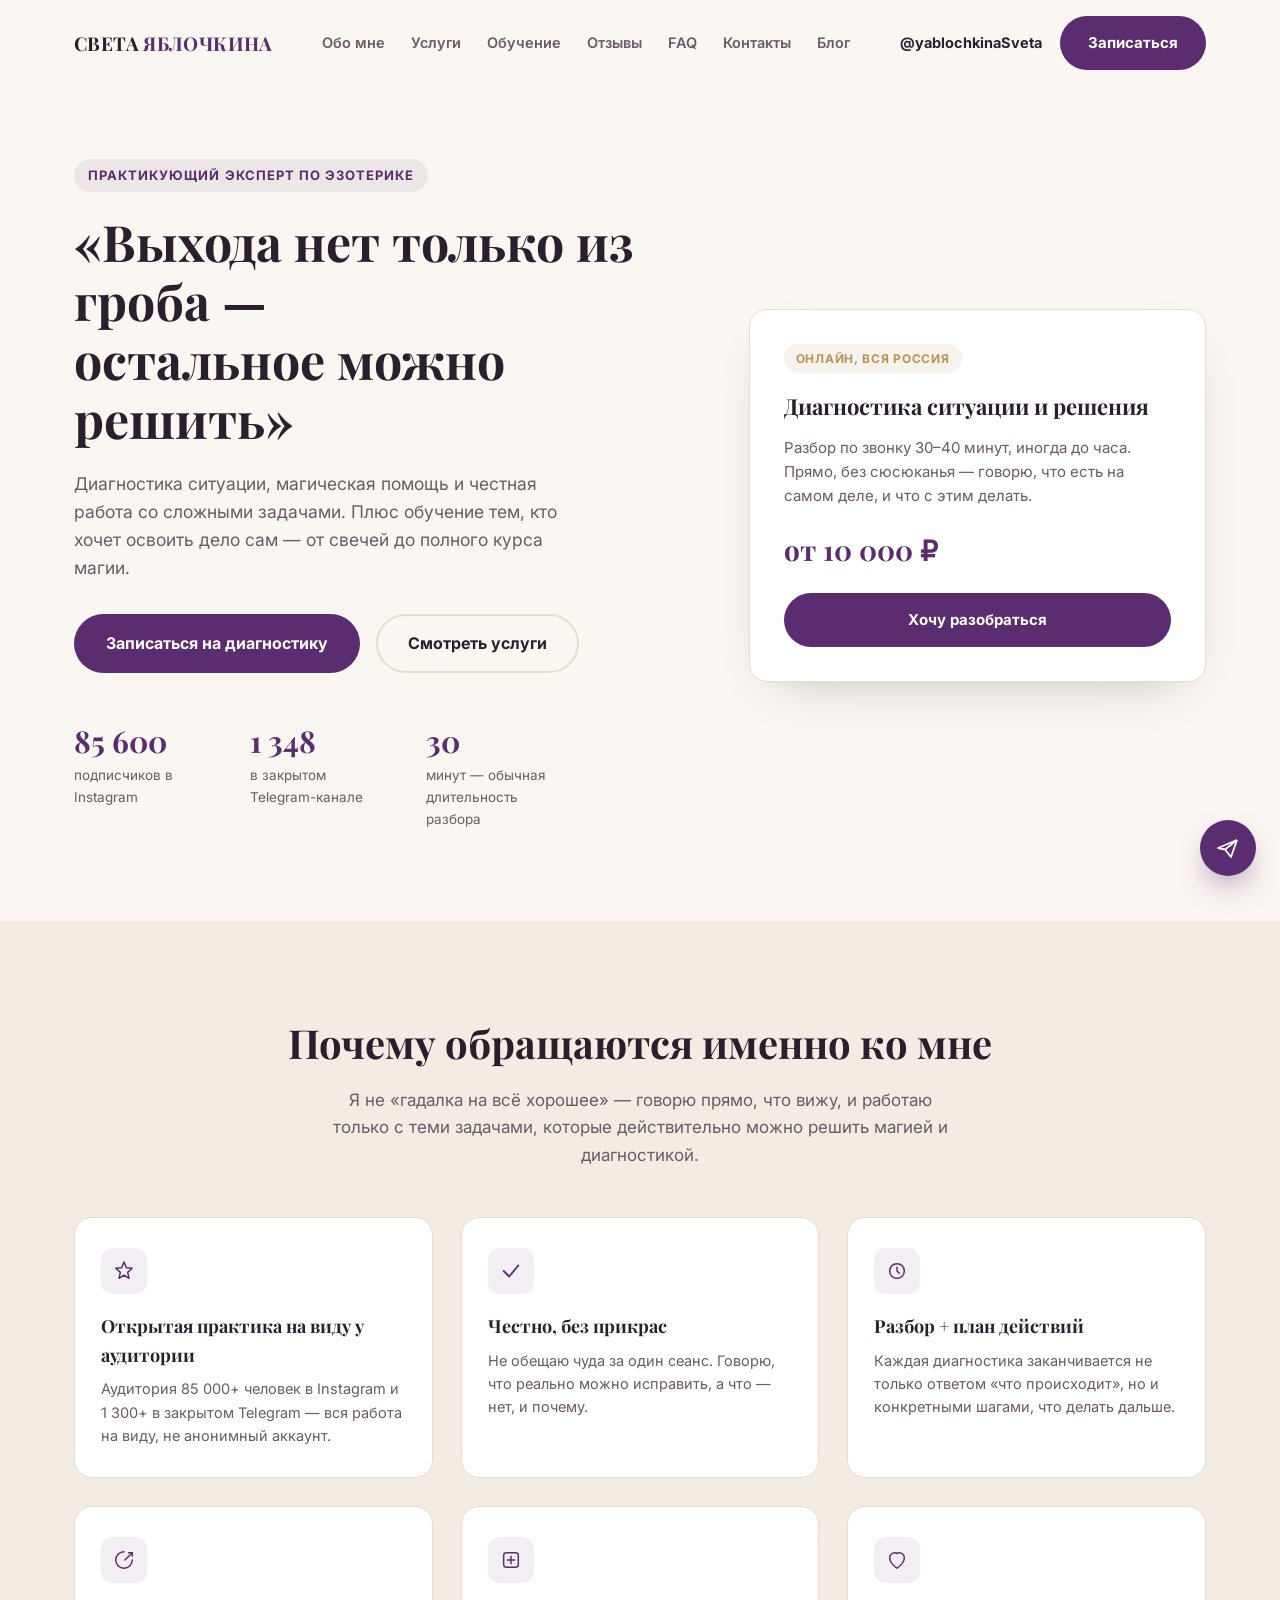
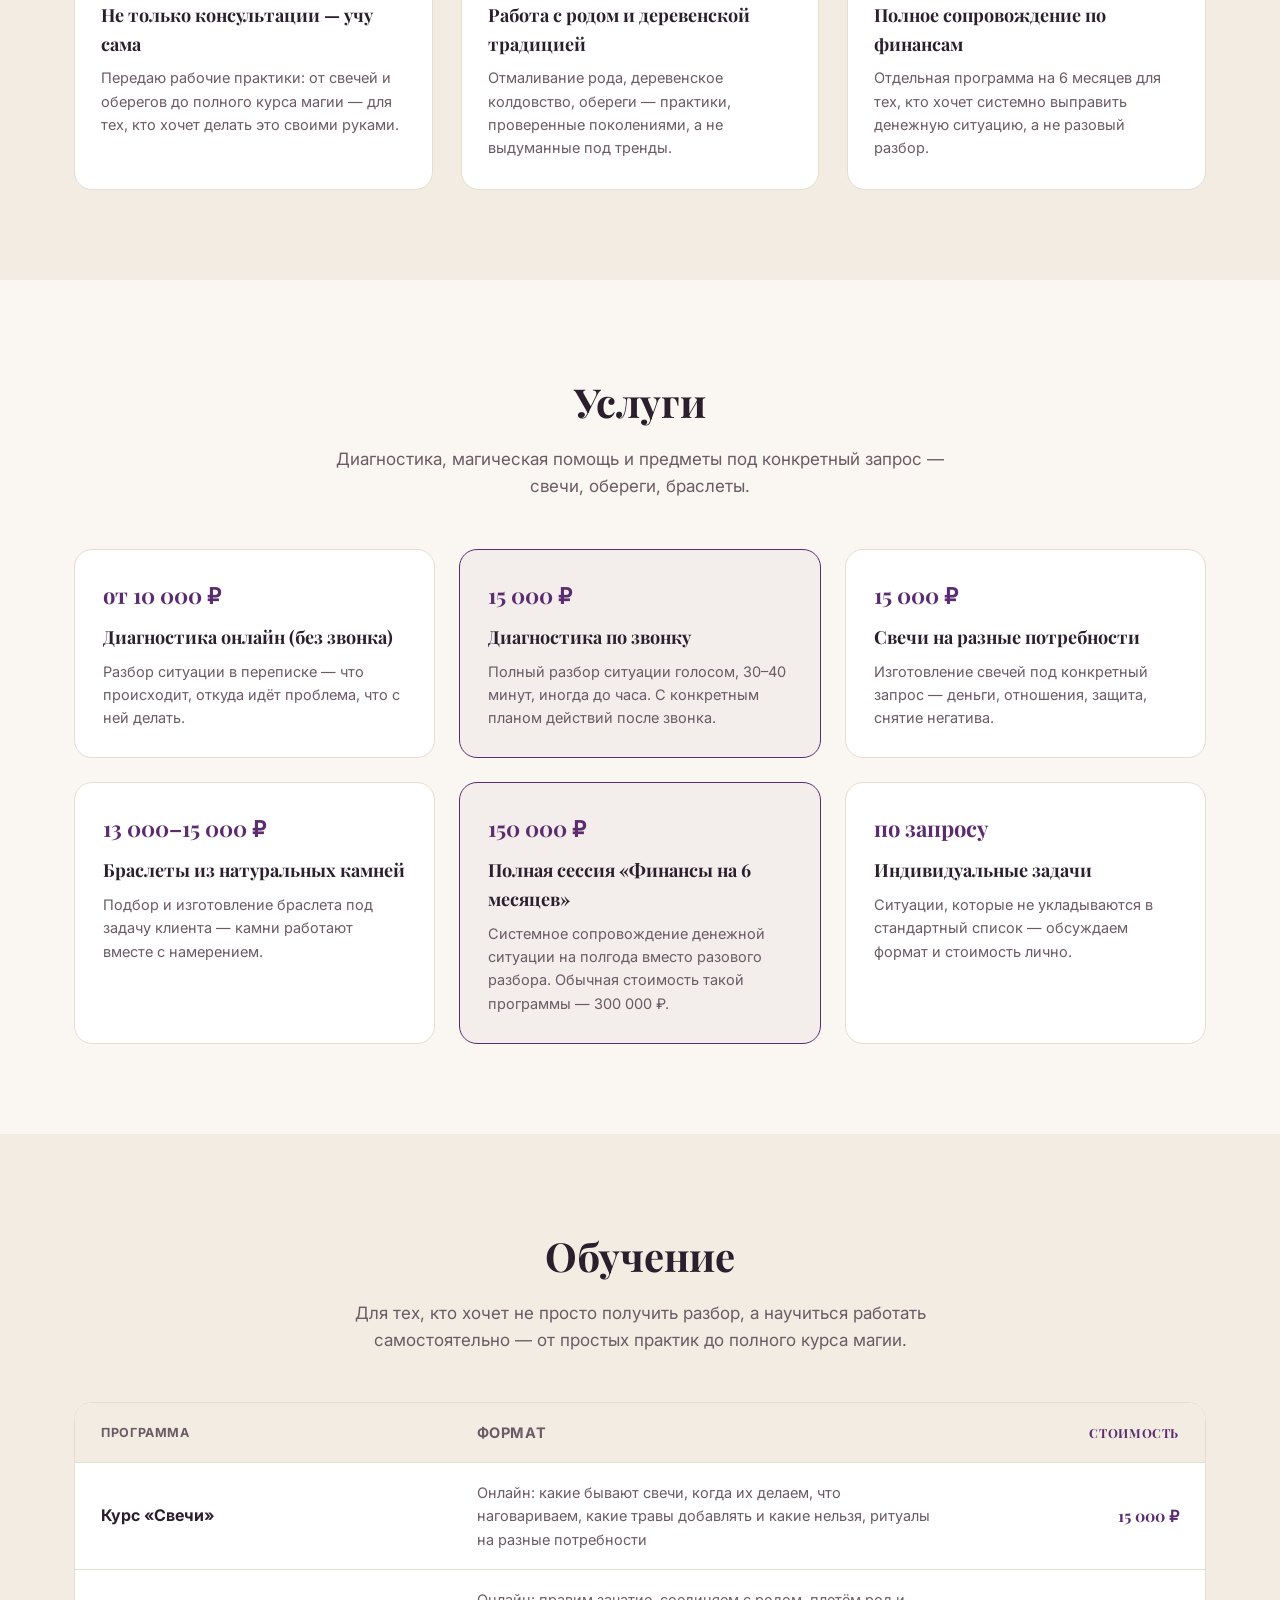
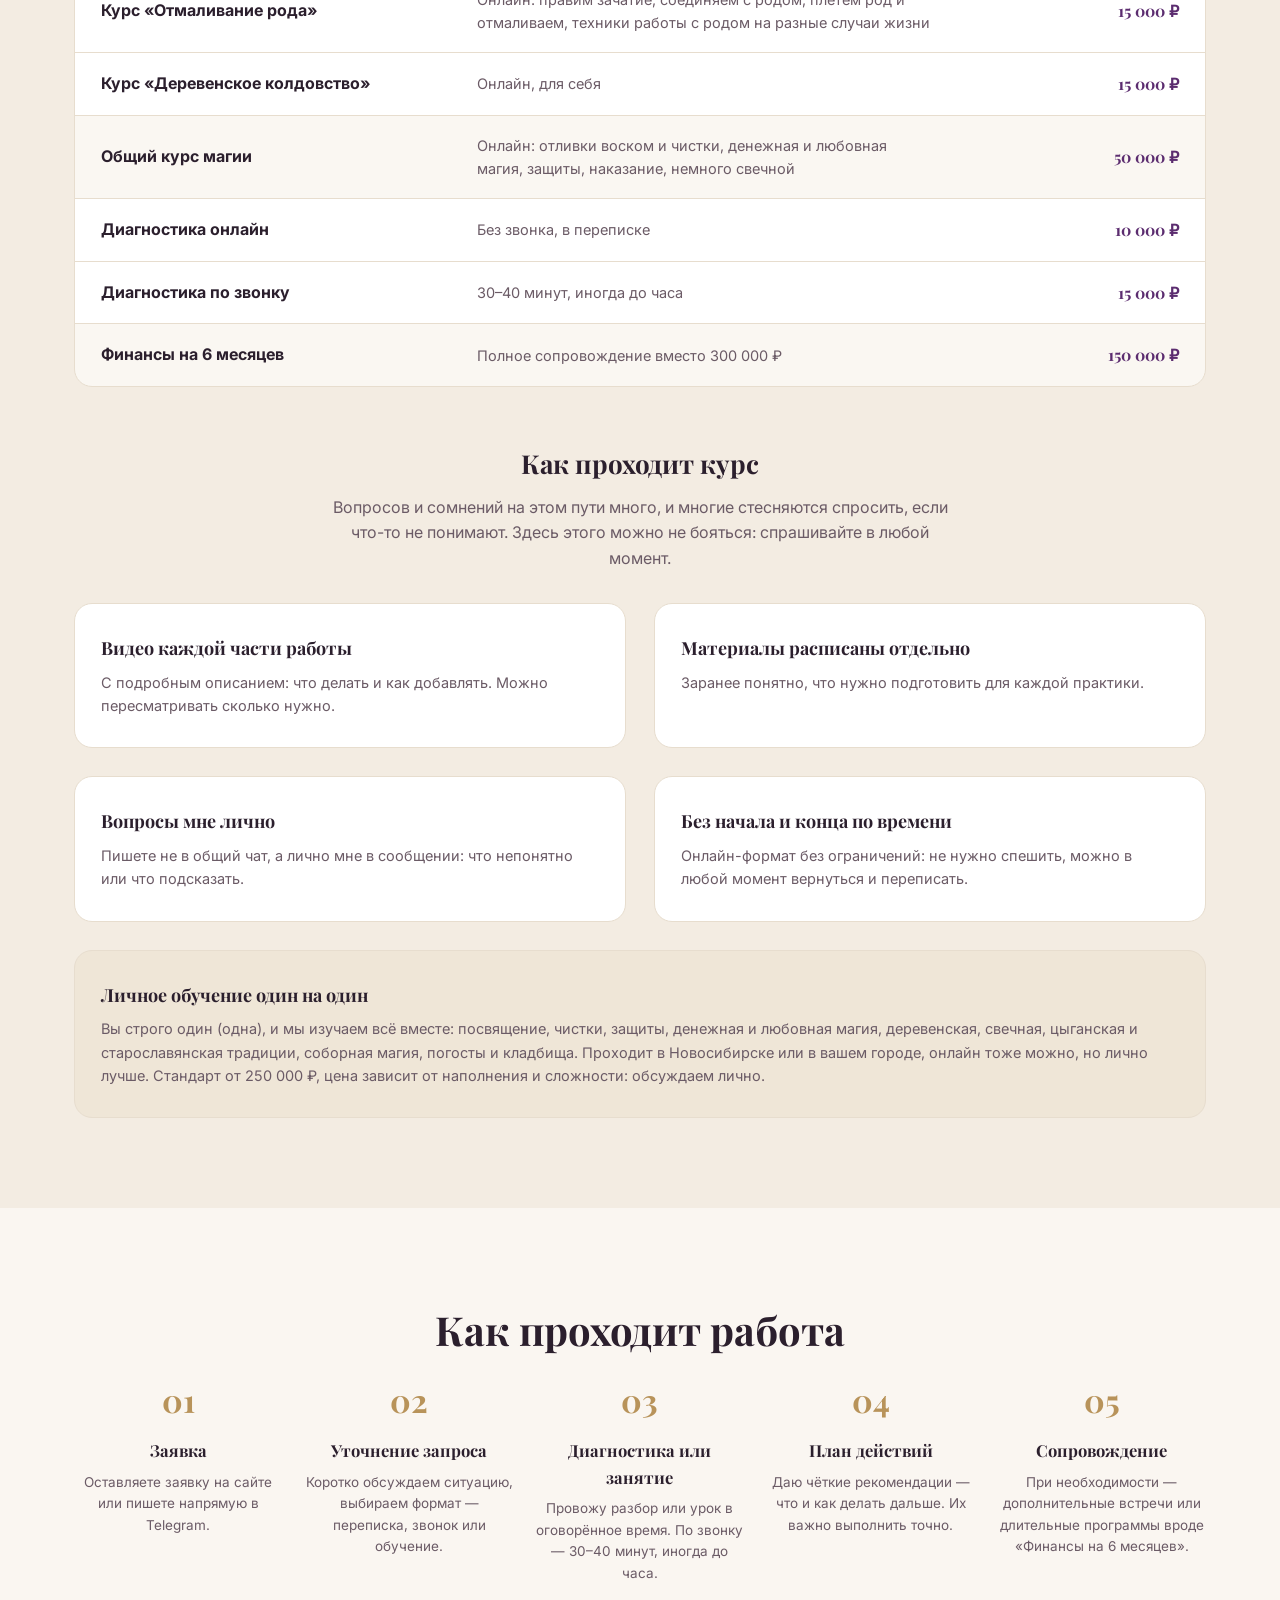
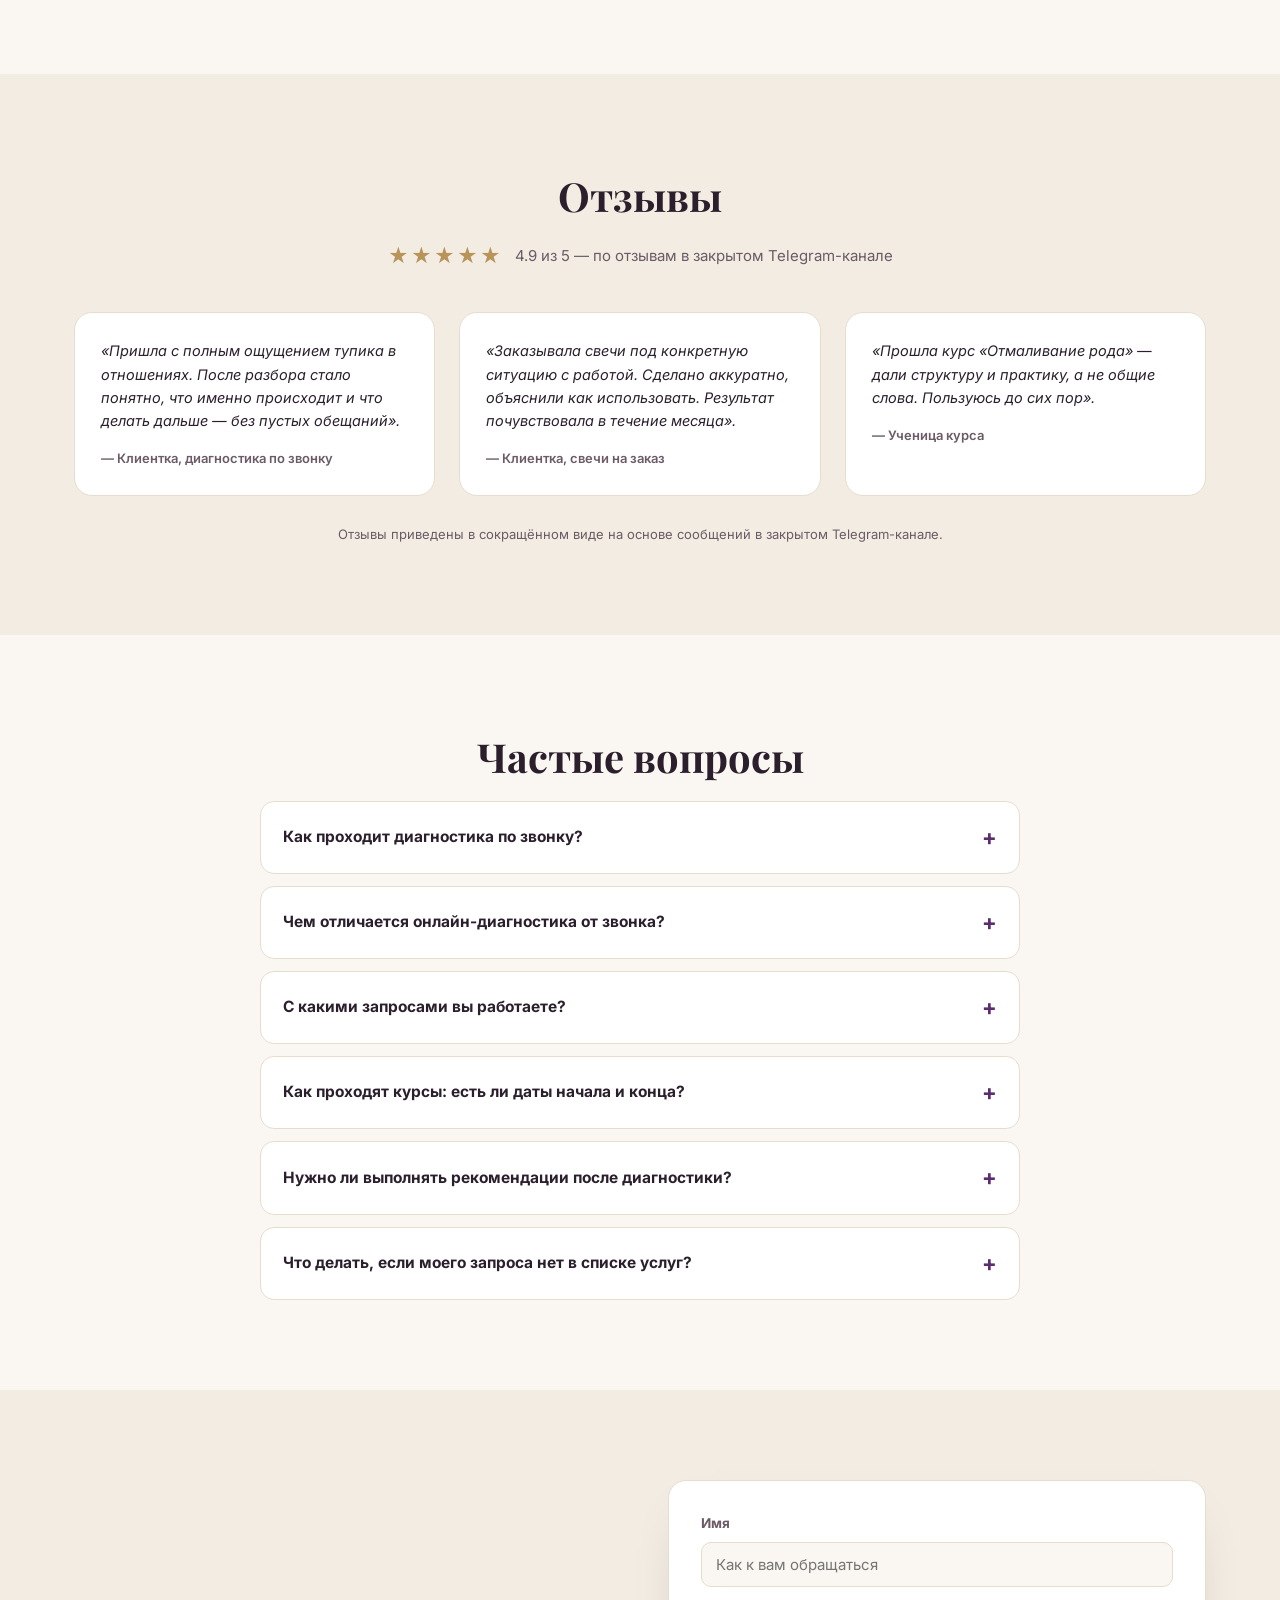
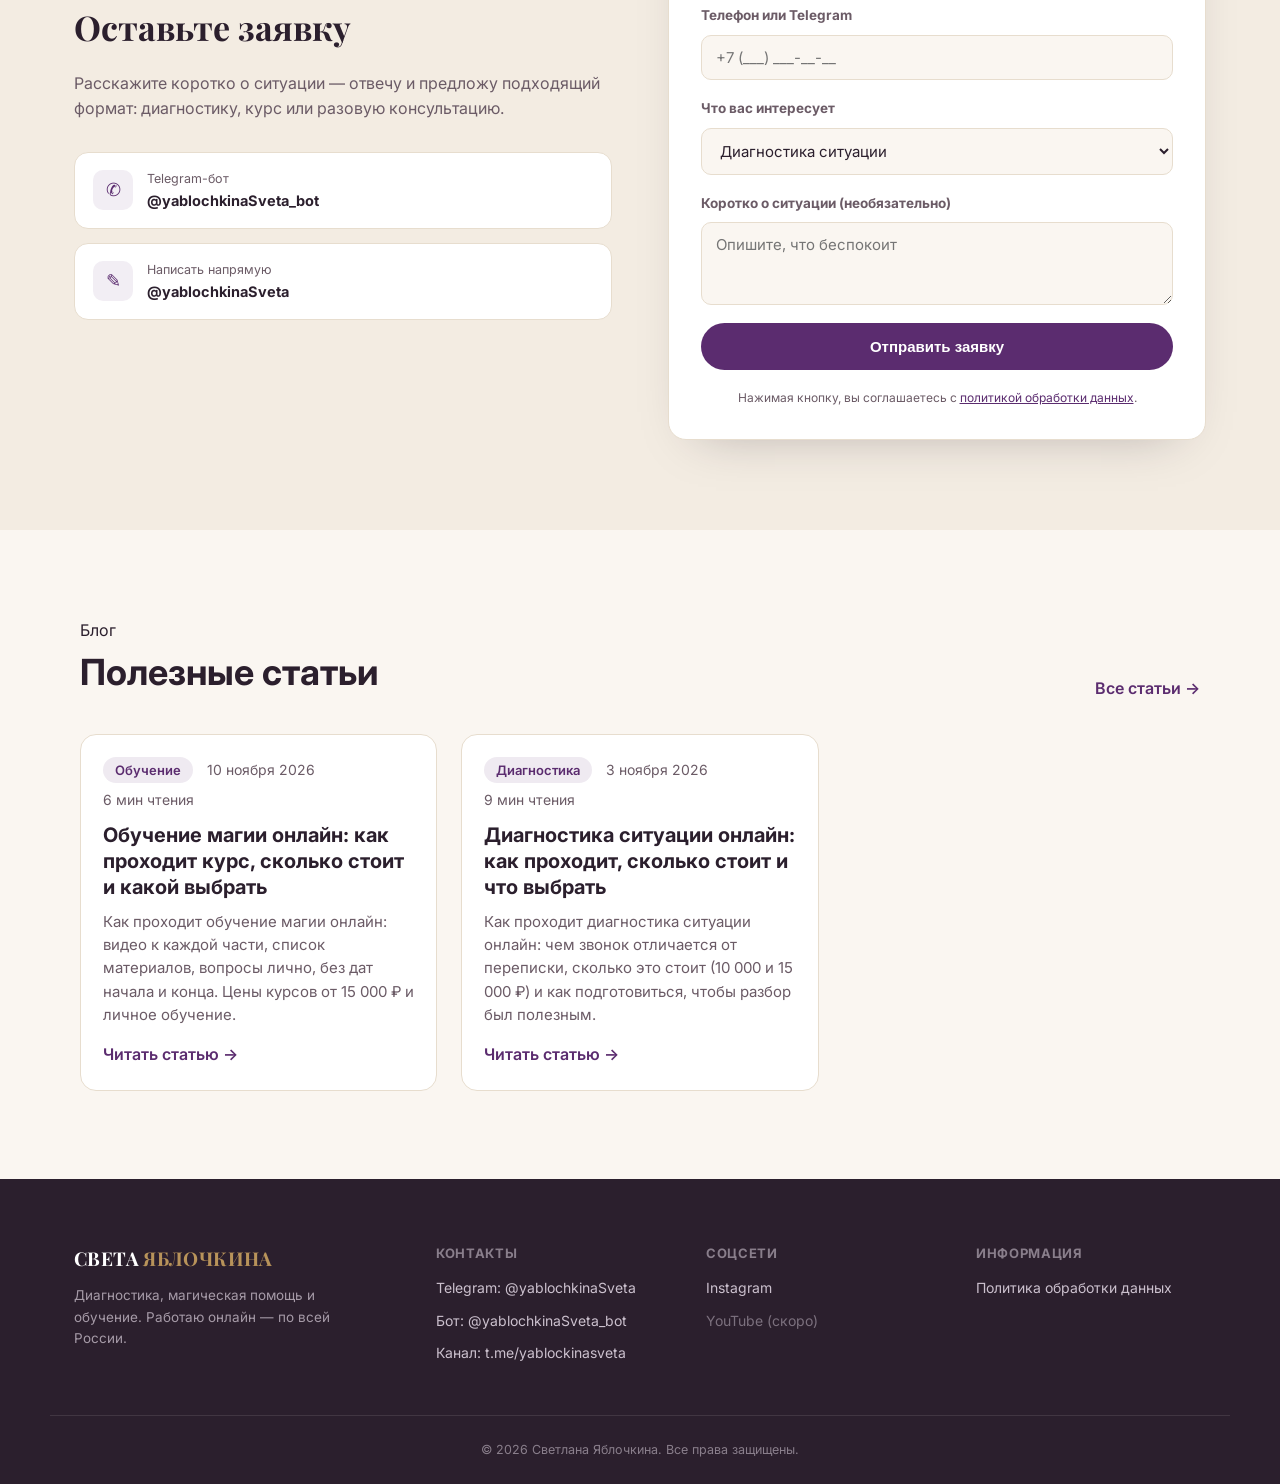
==== commit 5380a985: "blog: автообновление" ====
--- a/index.html
+++ b/index.html
@@ -392,6 +392,14 @@
     <div class="b-grid"><article class="b-card">
   
   <div class="b-card__body">
+    <div class="b-meta"><span class="b-chip">Обучение</span><time datetime="2026-11-10">10 ноября 2026</time><span>6 мин чтения</span></div>
+    <h3><a href="blog/obuchenie-magii-onlayn/">Обучение магии онлайн: как проходит курс, сколько стоит и какой выбрать</a></h3>
+    <p>Как проходит обучение магии онлайн: видео к каждой части, список материалов, вопросы лично, без дат начала и конца. Цены курсов от 15 000 ₽ и личное обучение.</p>
+    <a class="b-more" href="blog/obuchenie-magii-onlayn/">Читать статью</a>
+  </div>
+</article><article class="b-card">
+  
+  <div class="b-card__body">
     <div class="b-meta"><span class="b-chip">Диагностика</span><time datetime="2026-11-03">3 ноября 2026</time><span>9 мин чтения</span></div>
     <h3><a href="blog/diagnostika-situacii-onlayn/">Диагностика ситуации онлайн: как проходит, сколько стоит и что выбрать</a></h3>
     <p>Как проходит диагностика ситуации онлайн: чем звонок отличается от переписки, сколько это стоит (10 000 и 15 000 ₽) и как подготовиться, чтобы разбор был полезным.</p>
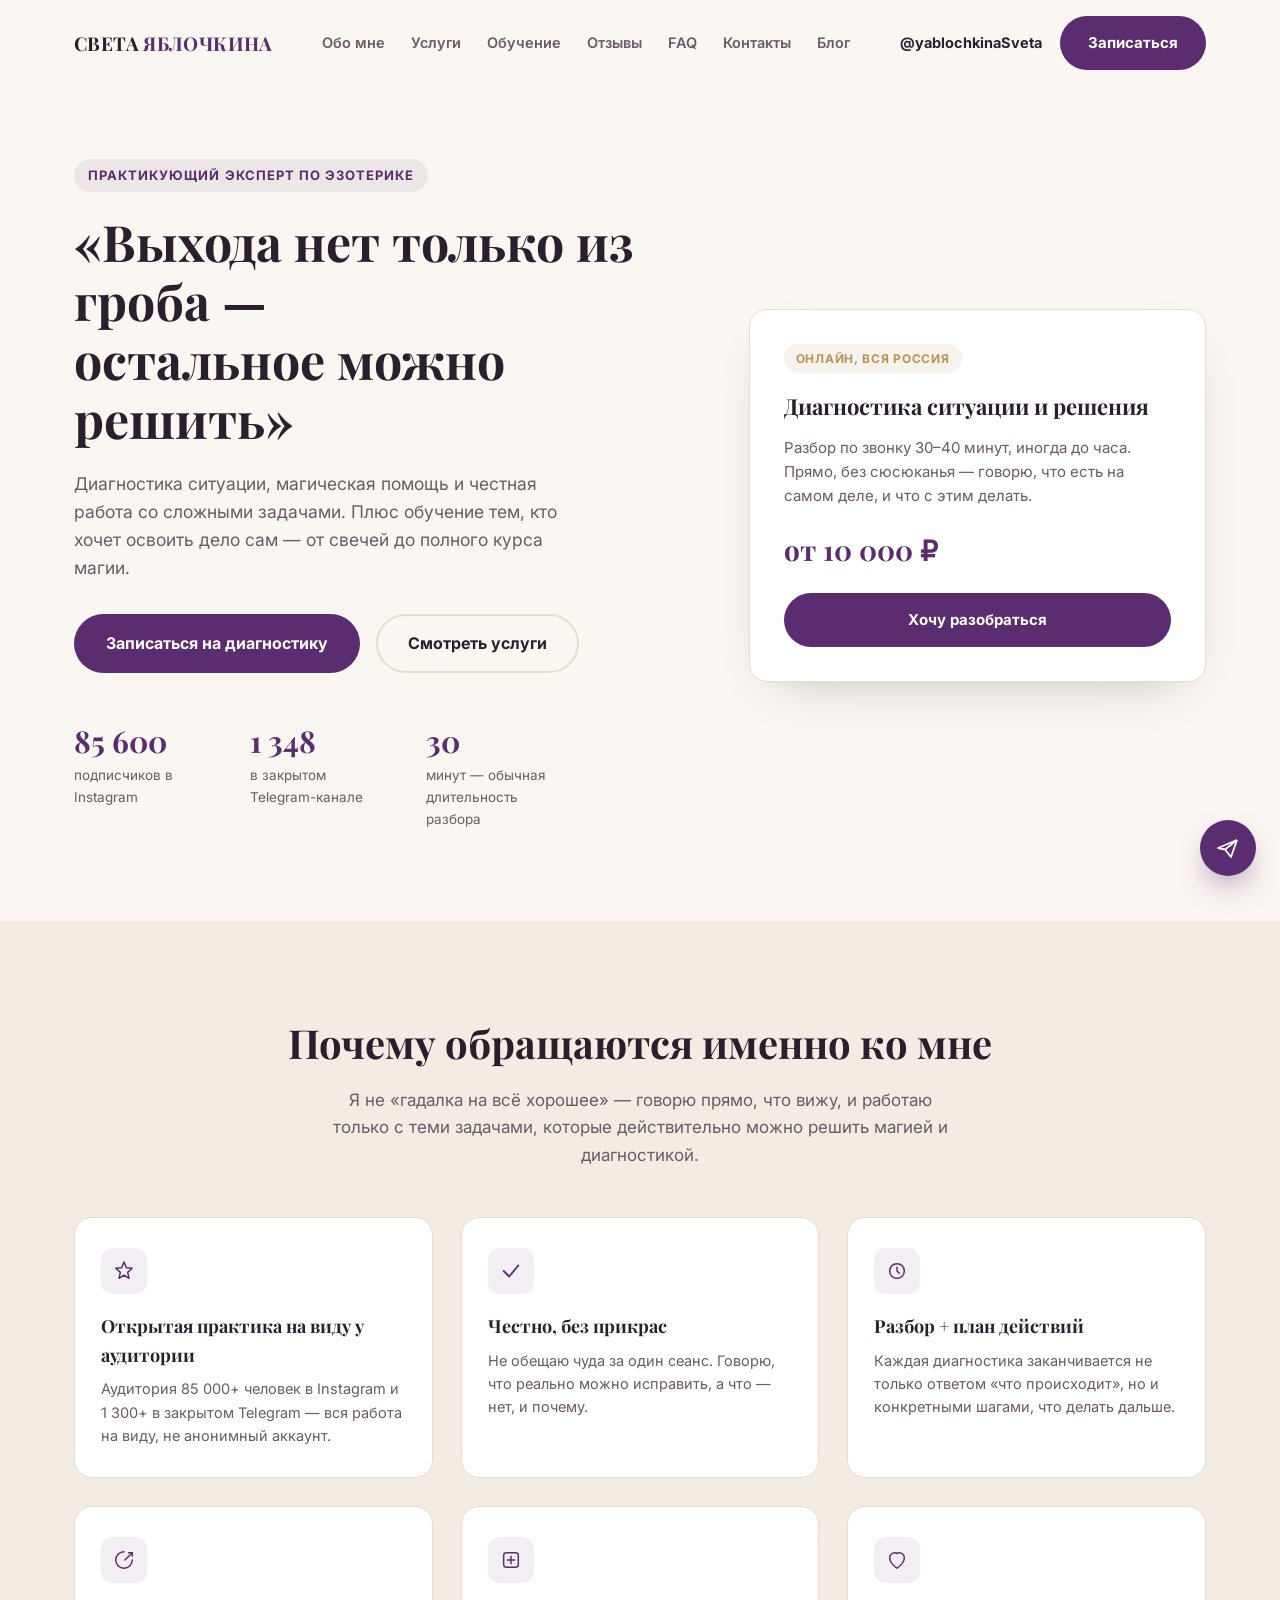
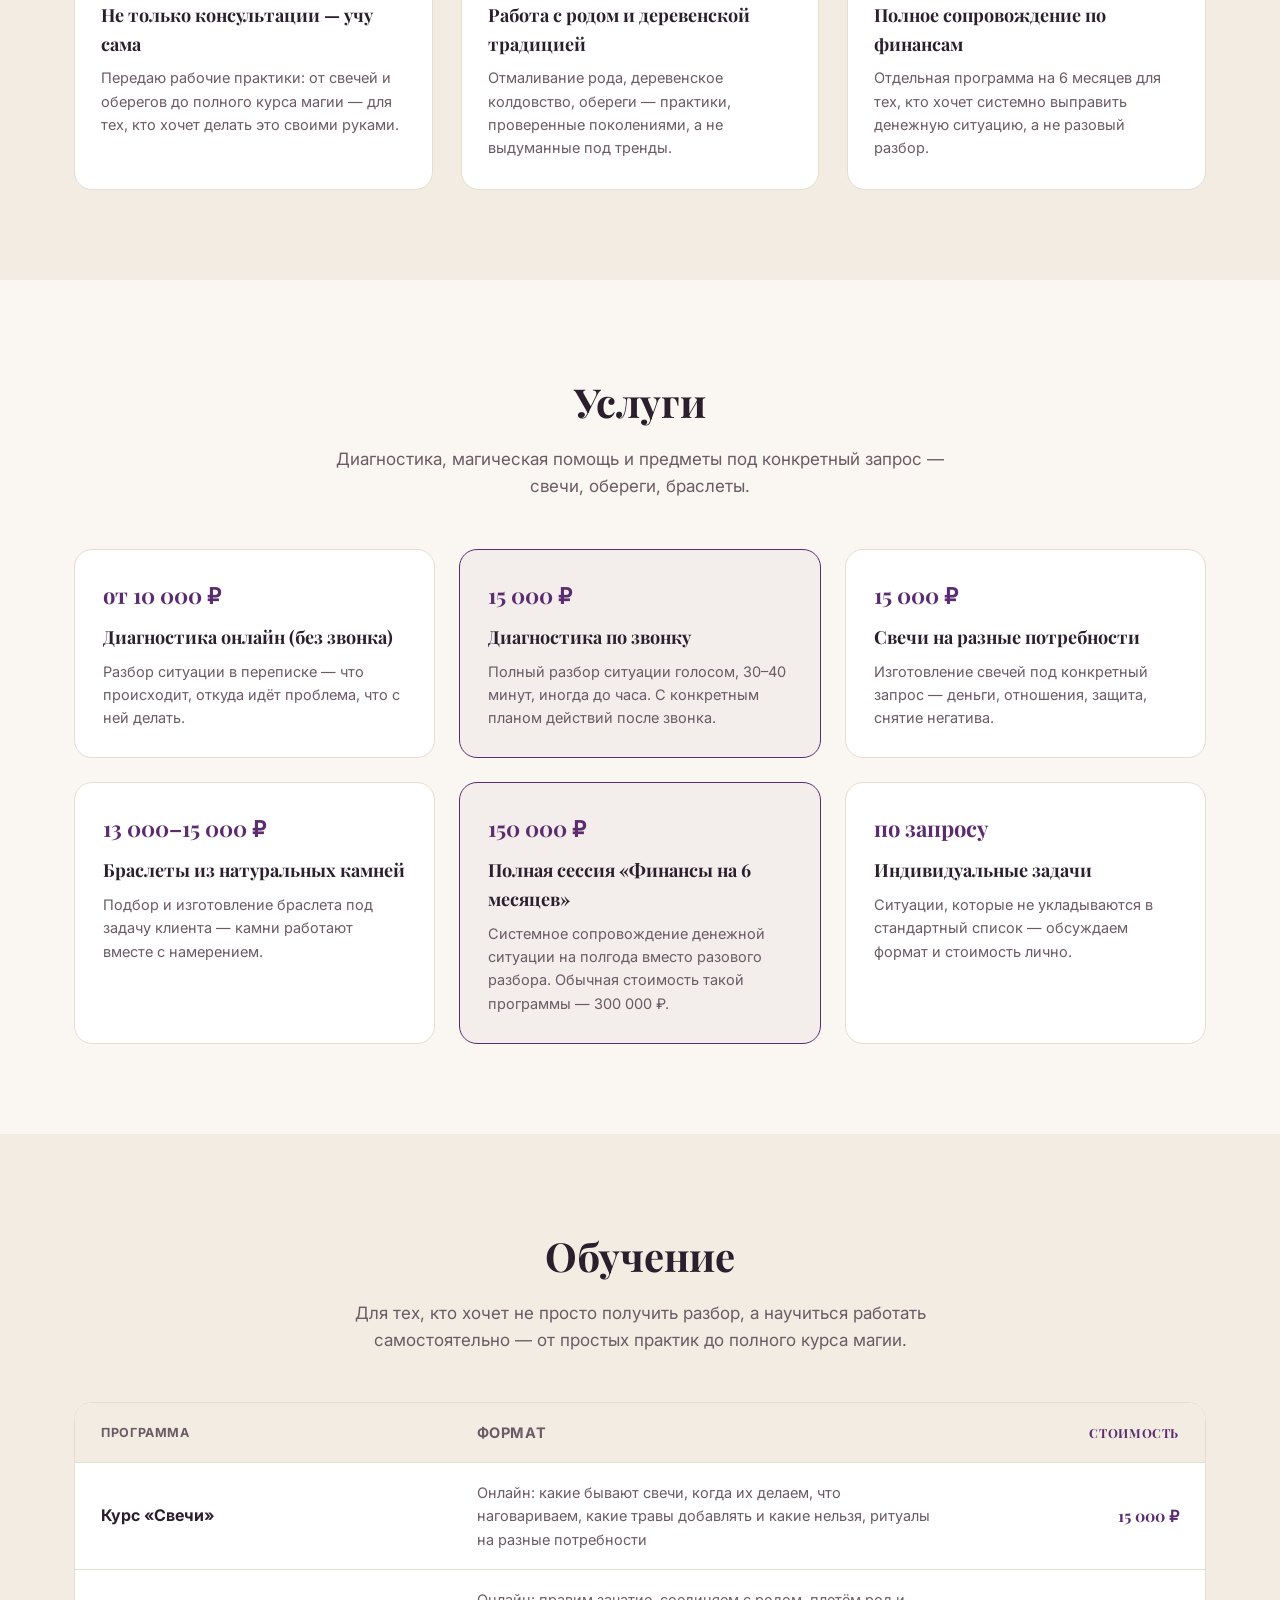
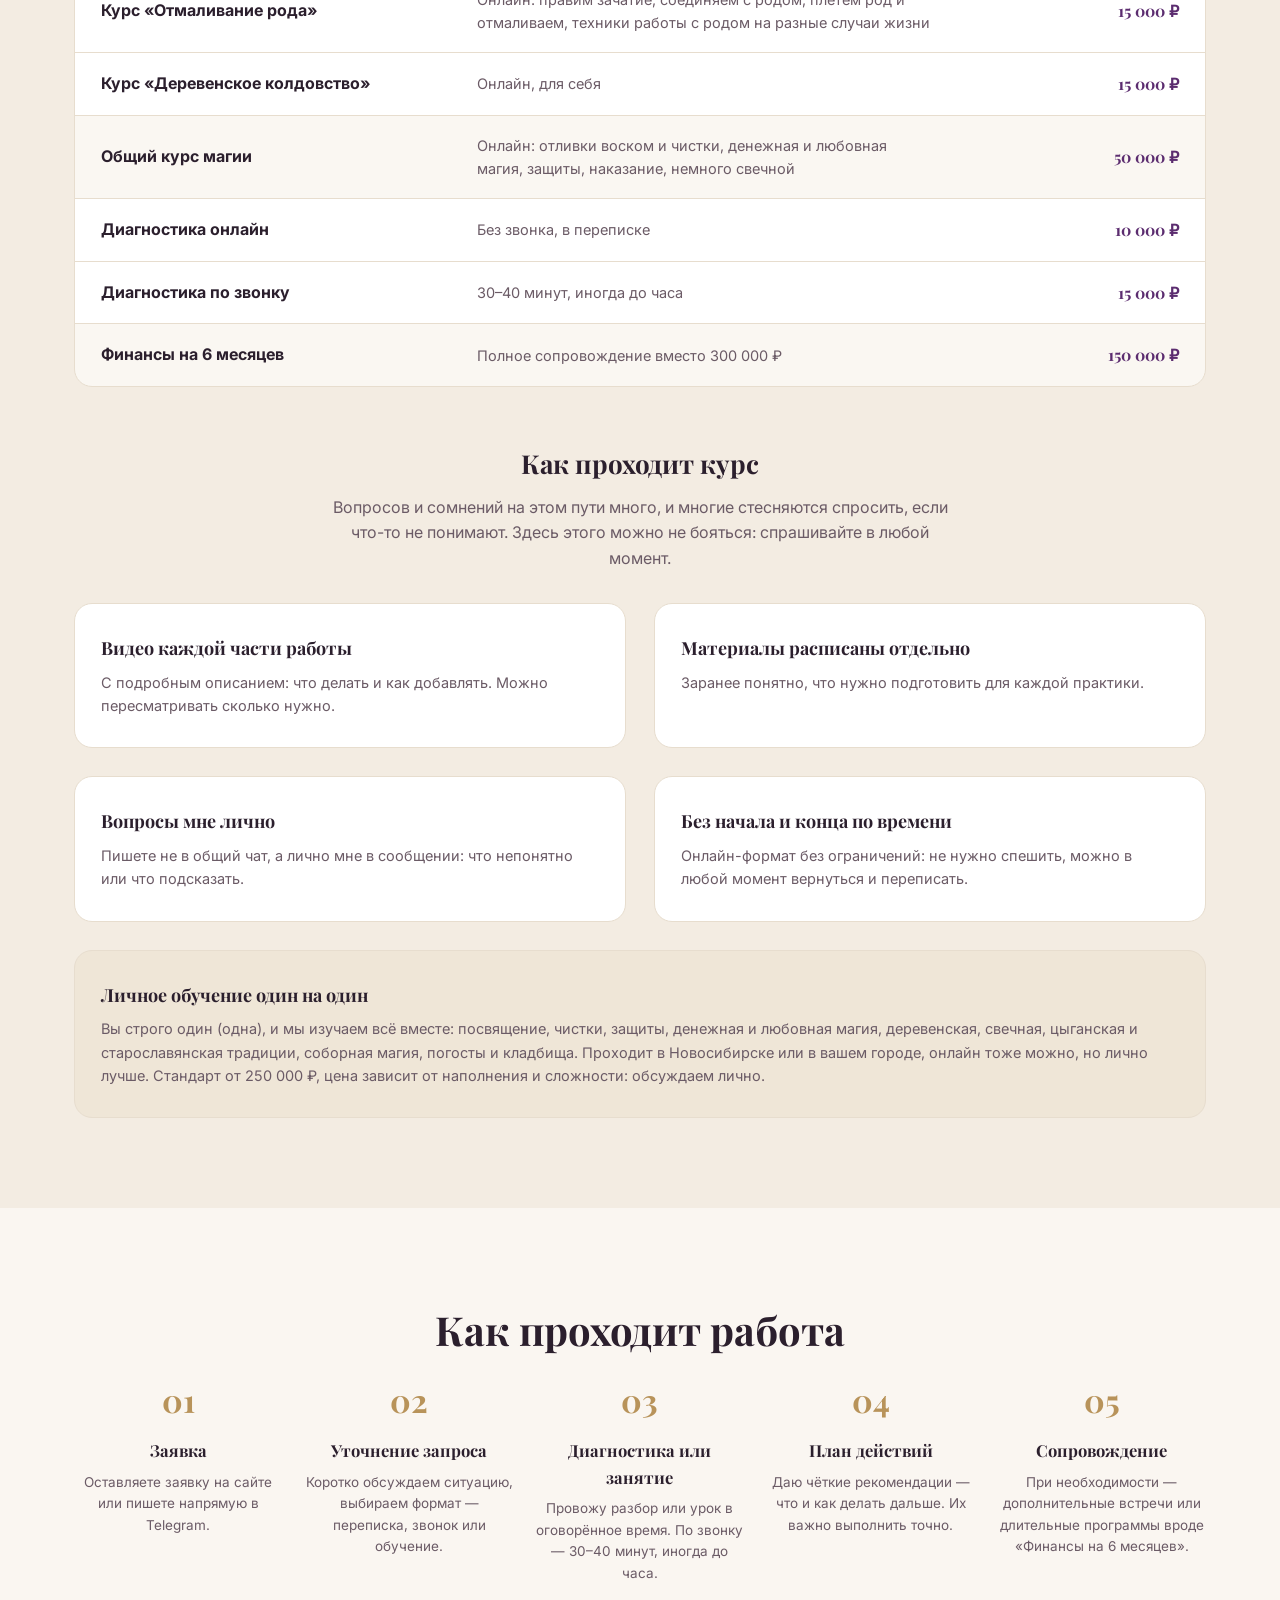
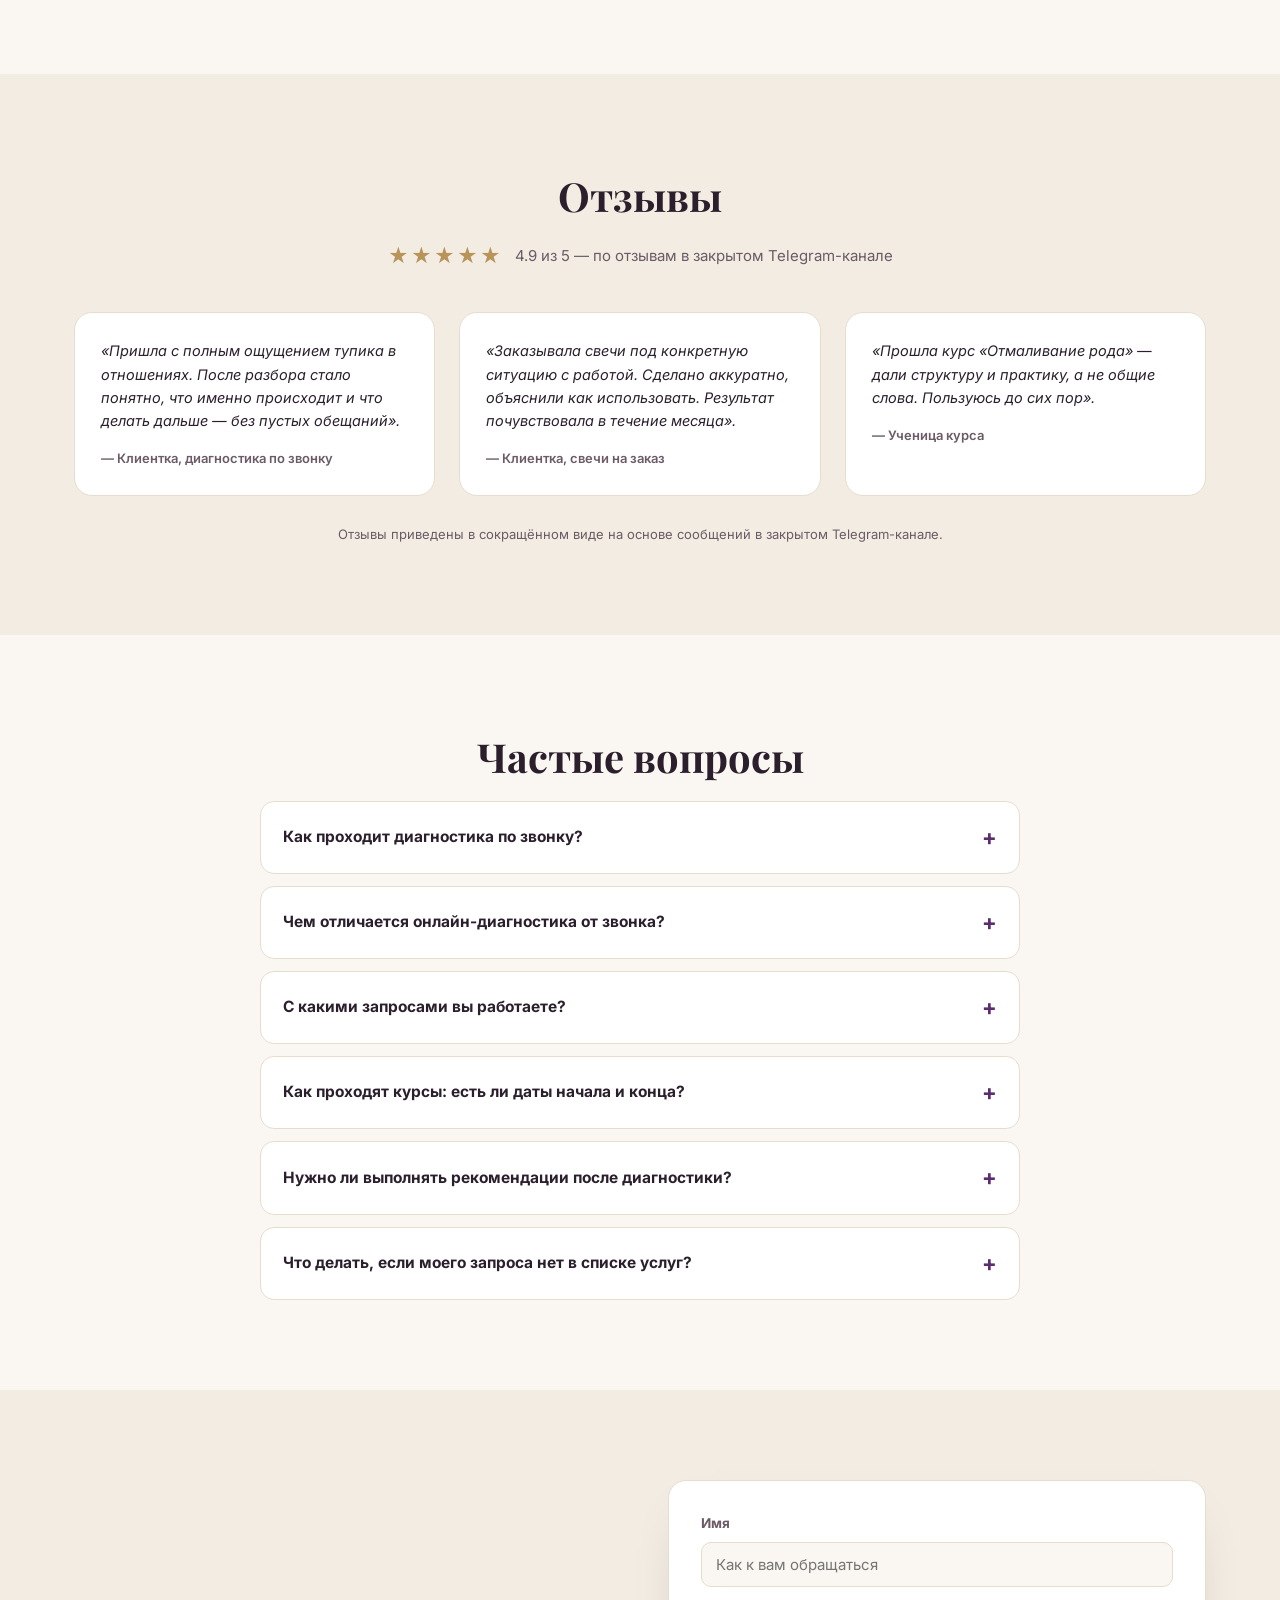
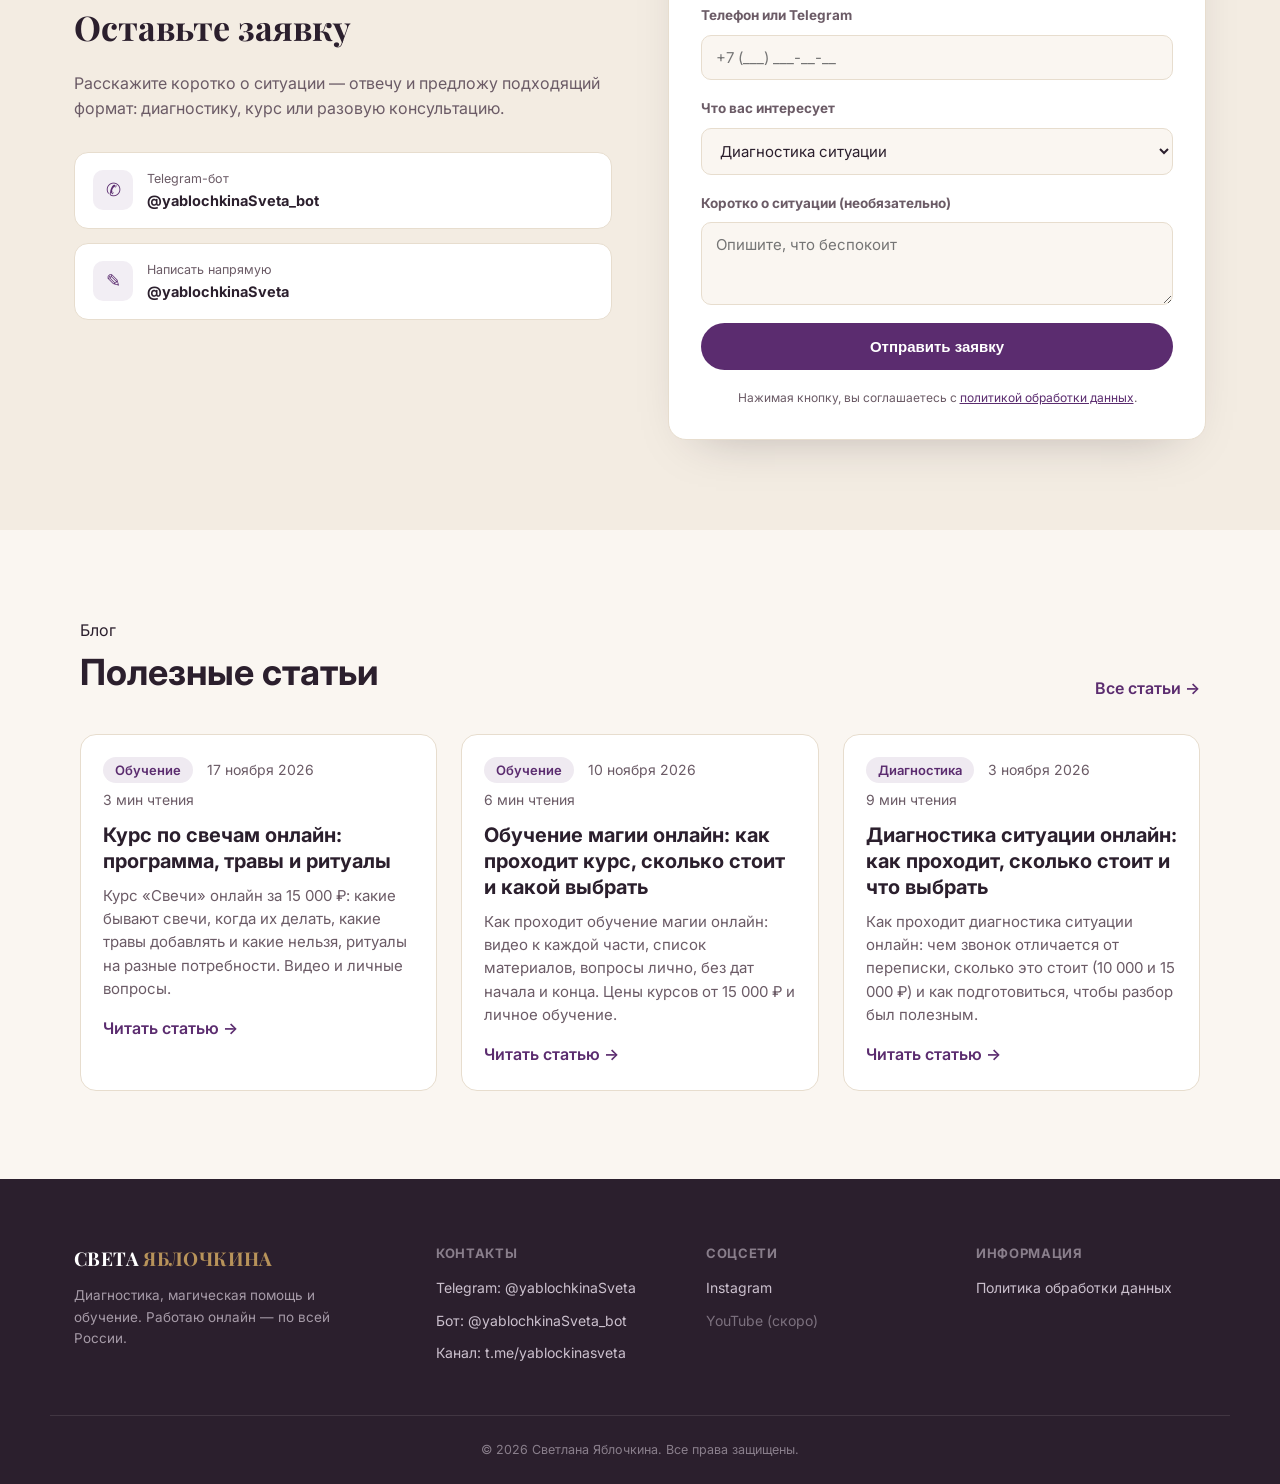
==== commit f4f92904: "blog: автообновление" ====
--- a/index.html
+++ b/index.html
@@ -392,6 +392,14 @@
     <div class="b-grid"><article class="b-card">
   
   <div class="b-card__body">
+    <div class="b-meta"><span class="b-chip">Обучение</span><time datetime="2026-11-17">17 ноября 2026</time><span>3 мин чтения</span></div>
+    <h3><a href="blog/kurs-svechi-onlayn/">Курс по свечам онлайн: программа, травы и ритуалы</a></h3>
+    <p>Курс «Свечи» онлайн за 15 000 ₽: какие бывают свечи, когда их делать, какие травы добавлять и какие нельзя, ритуалы на разные потребности. Видео и личные вопросы.</p>
+    <a class="b-more" href="blog/kurs-svechi-onlayn/">Читать статью</a>
+  </div>
+</article><article class="b-card">
+  
+  <div class="b-card__body">
     <div class="b-meta"><span class="b-chip">Обучение</span><time datetime="2026-11-10">10 ноября 2026</time><span>6 мин чтения</span></div>
     <h3><a href="blog/obuchenie-magii-onlayn/">Обучение магии онлайн: как проходит курс, сколько стоит и какой выбрать</a></h3>
     <p>Как проходит обучение магии онлайн: видео к каждой части, список материалов, вопросы лично, без дат начала и конца. Цены курсов от 15 000 ₽ и личное обучение.</p>
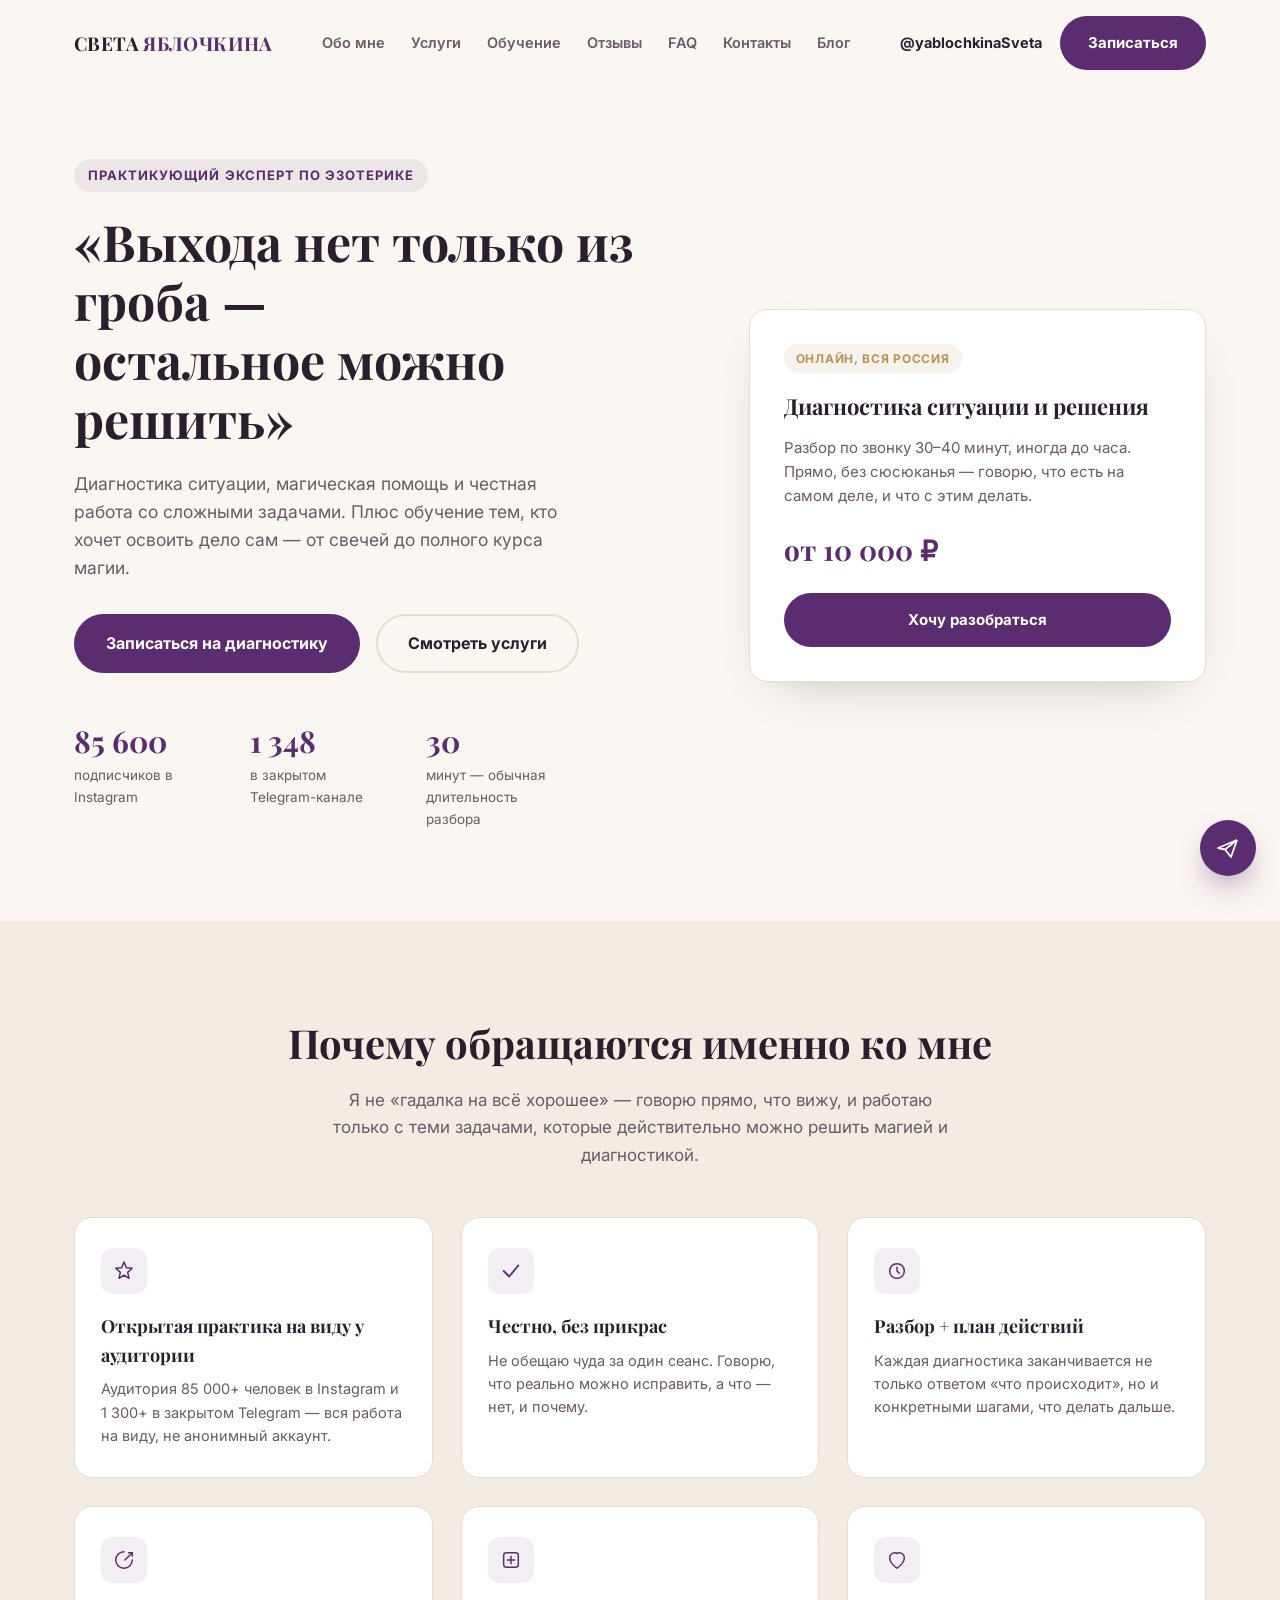
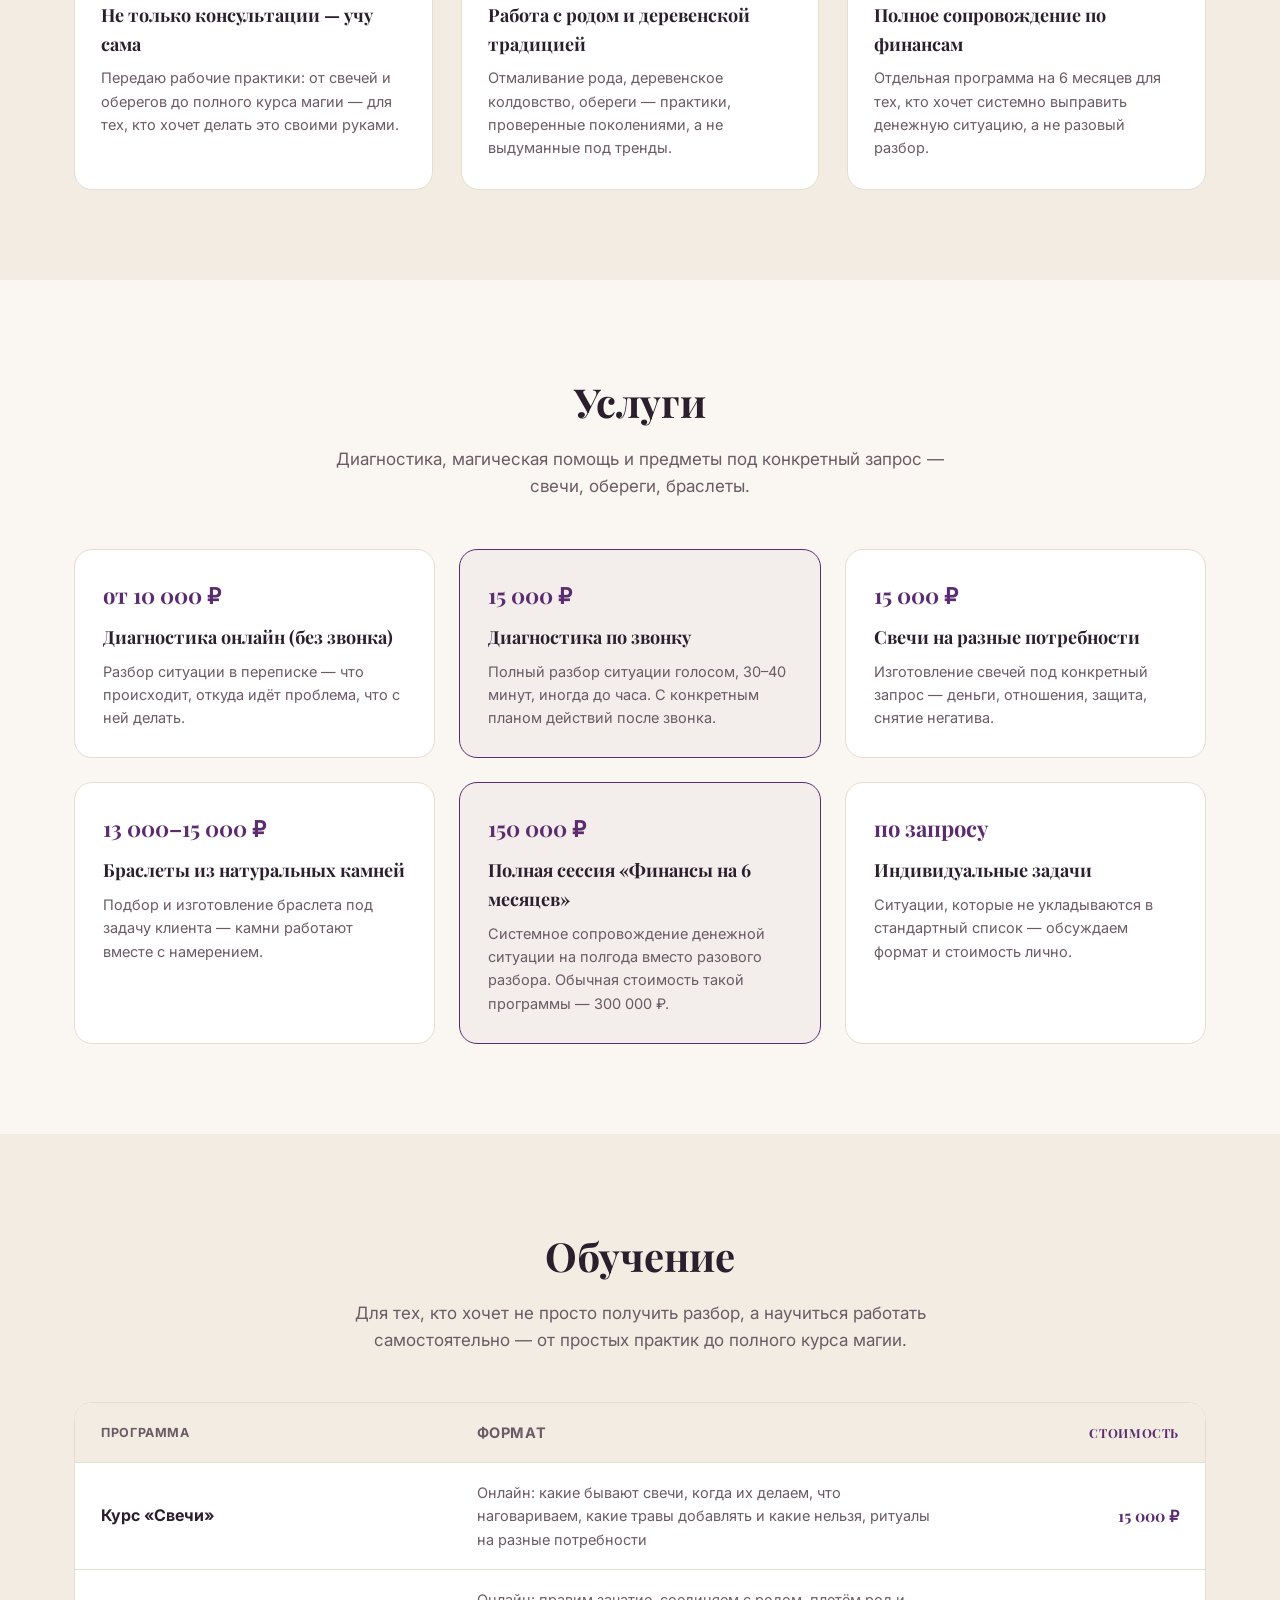
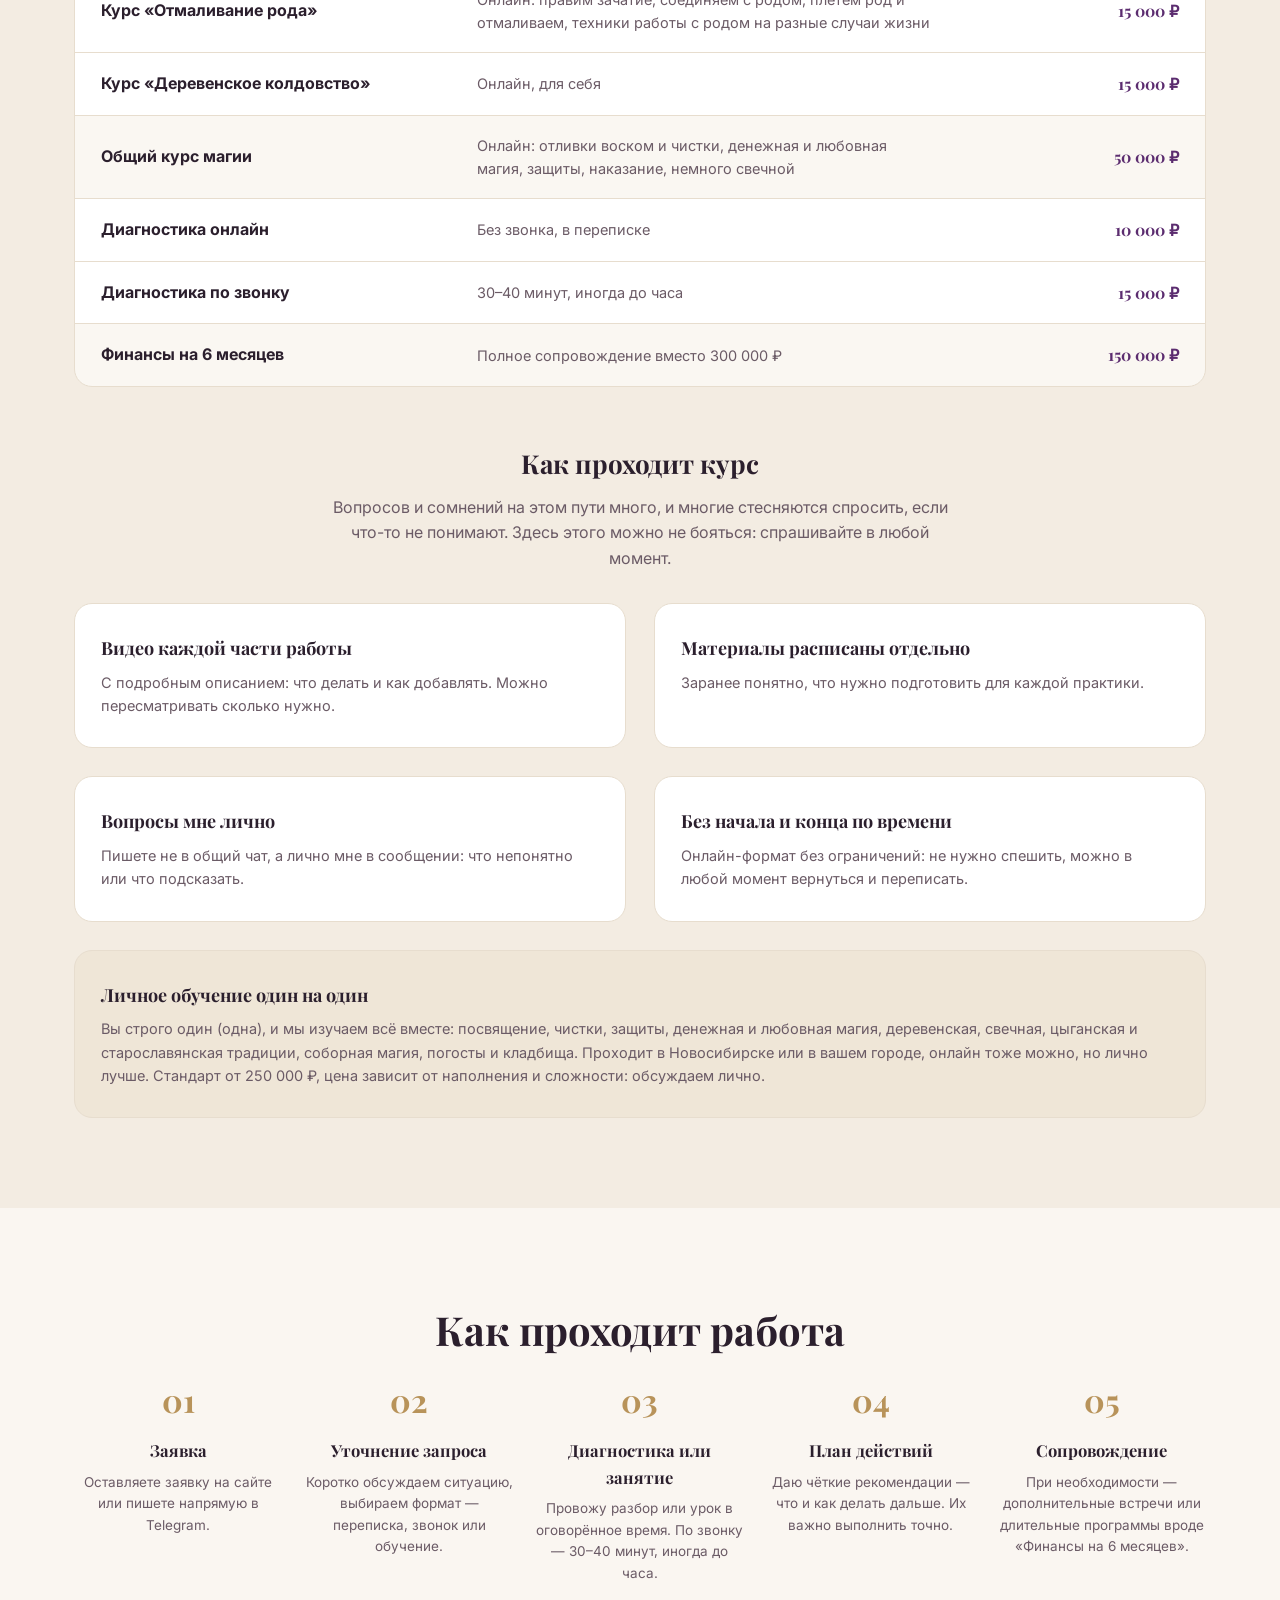
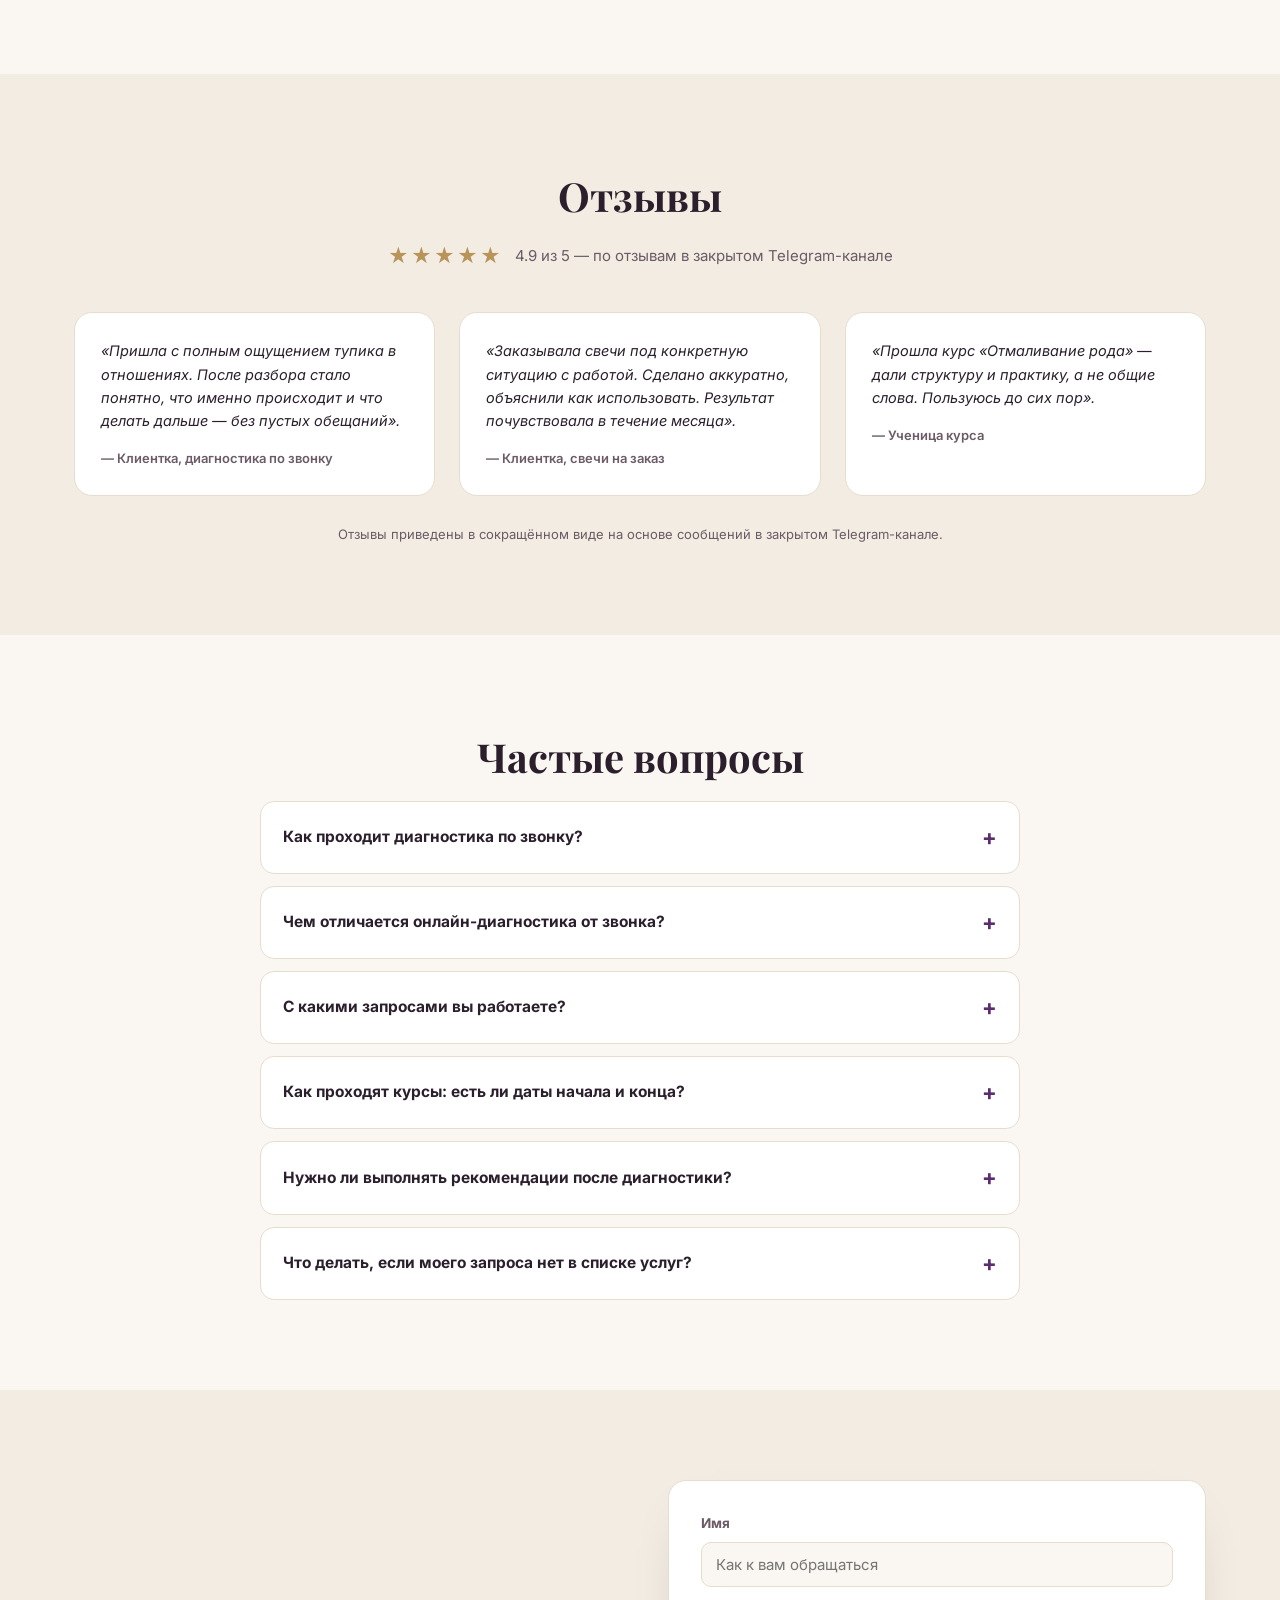
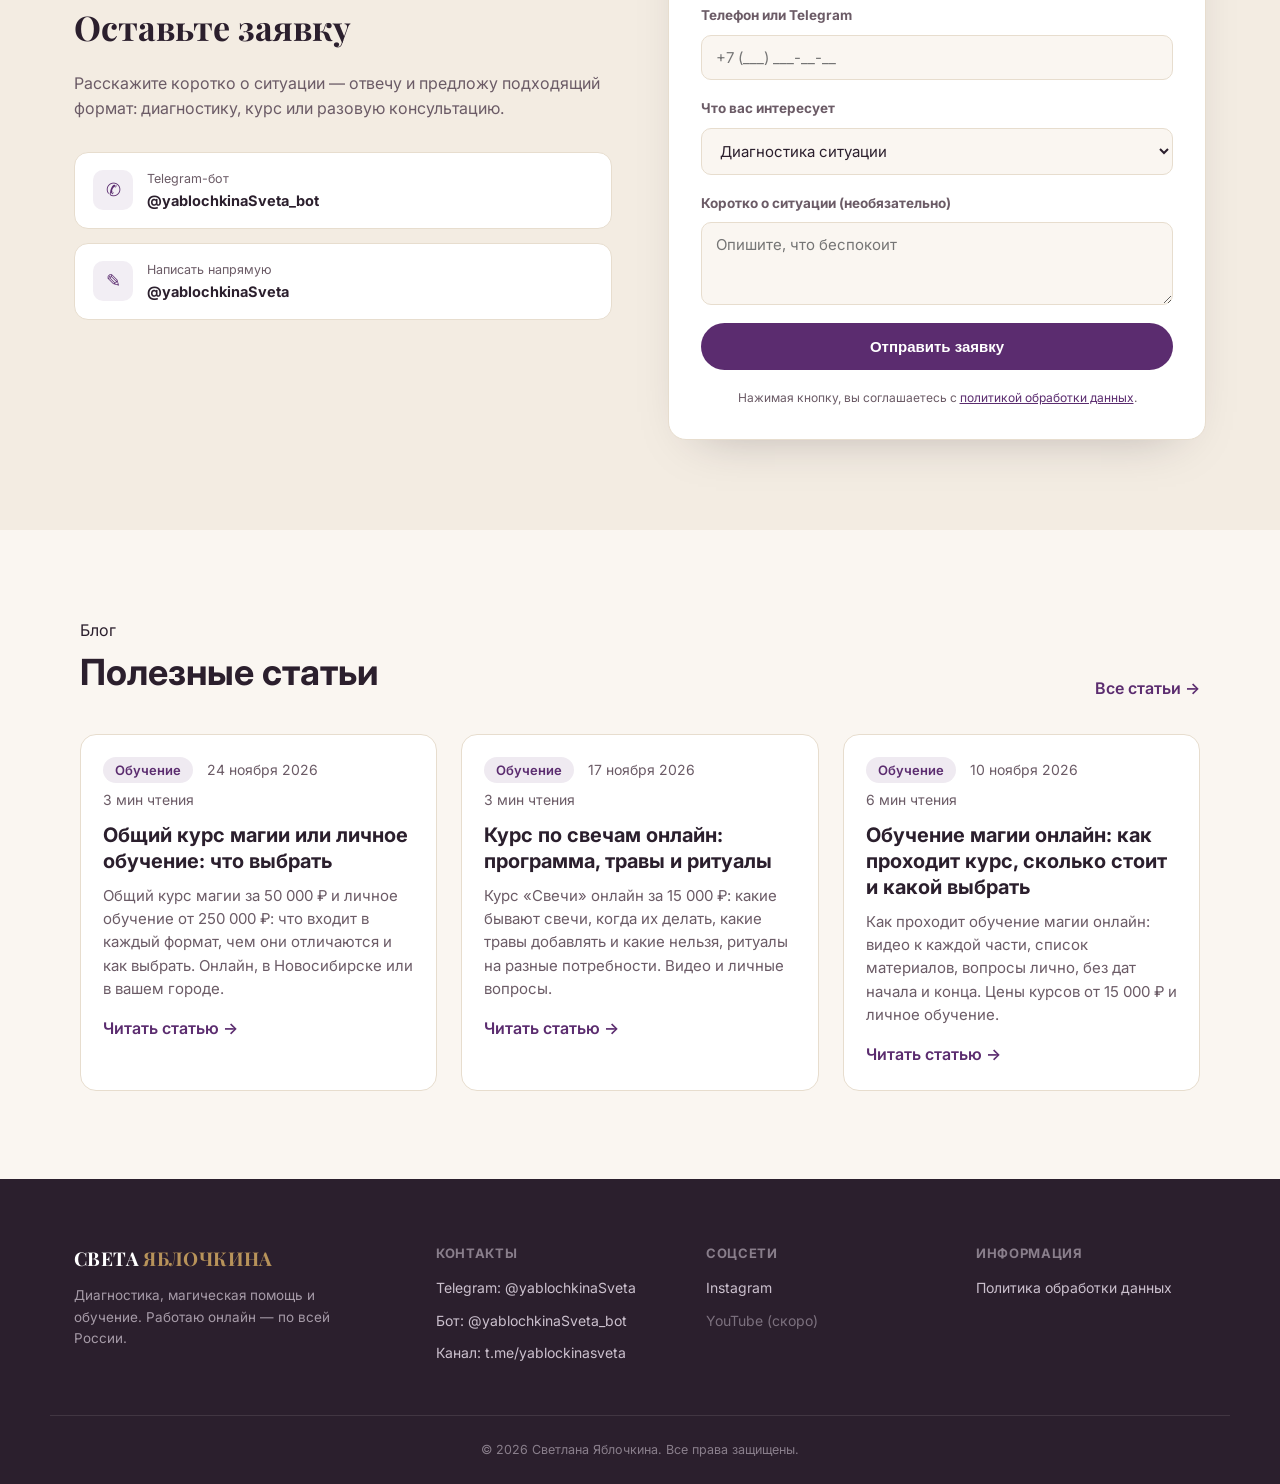
==== commit 316da0d8: "blog: автообновление" ====
--- a/index.html
+++ b/index.html
@@ -392,6 +392,14 @@
     <div class="b-grid"><article class="b-card">
   
   <div class="b-card__body">
+    <div class="b-meta"><span class="b-chip">Обучение</span><time datetime="2026-11-24">24 ноября 2026</time><span>3 мин чтения</span></div>
+    <h3><a href="blog/obshchiy-kurs-magii-i-lichnoe-obuchenie/">Общий курс магии или личное обучение: что выбрать</a></h3>
+    <p>Общий курс магии за 50 000 ₽ и личное обучение от 250 000 ₽: что входит в каждый формат, чем они отличаются и как выбрать. Онлайн, в Новосибирске или в вашем городе.</p>
+    <a class="b-more" href="blog/obshchiy-kurs-magii-i-lichnoe-obuchenie/">Читать статью</a>
+  </div>
+</article><article class="b-card">
+  
+  <div class="b-card__body">
     <div class="b-meta"><span class="b-chip">Обучение</span><time datetime="2026-11-17">17 ноября 2026</time><span>3 мин чтения</span></div>
     <h3><a href="blog/kurs-svechi-onlayn/">Курс по свечам онлайн: программа, травы и ритуалы</a></h3>
     <p>Курс «Свечи» онлайн за 15 000 ₽: какие бывают свечи, когда их делать, какие травы добавлять и какие нельзя, ритуалы на разные потребности. Видео и личные вопросы.</p>
@@ -405,14 +413,6 @@
     <p>Как проходит обучение магии онлайн: видео к каждой части, список материалов, вопросы лично, без дат начала и конца. Цены курсов от 15 000 ₽ и личное обучение.</p>
     <a class="b-more" href="blog/obuchenie-magii-onlayn/">Читать статью</a>
   </div>
-</article><article class="b-card">
-  
-  <div class="b-card__body">
-    <div class="b-meta"><span class="b-chip">Диагностика</span><time datetime="2026-11-03">3 ноября 2026</time><span>9 мин чтения</span></div>
-    <h3><a href="blog/diagnostika-situacii-onlayn/">Диагностика ситуации онлайн: как проходит, сколько стоит и что выбрать</a></h3>
-    <p>Как проходит диагностика ситуации онлайн: чем звонок отличается от переписки, сколько это стоит (10 000 и 15 000 ₽) и как подготовиться, чтобы разбор был полезным.</p>
-    <a class="b-more" href="blog/diagnostika-situacii-onlayn/">Читать статью</a>
-  </div>
 </article></div>
   </div>
 </section>
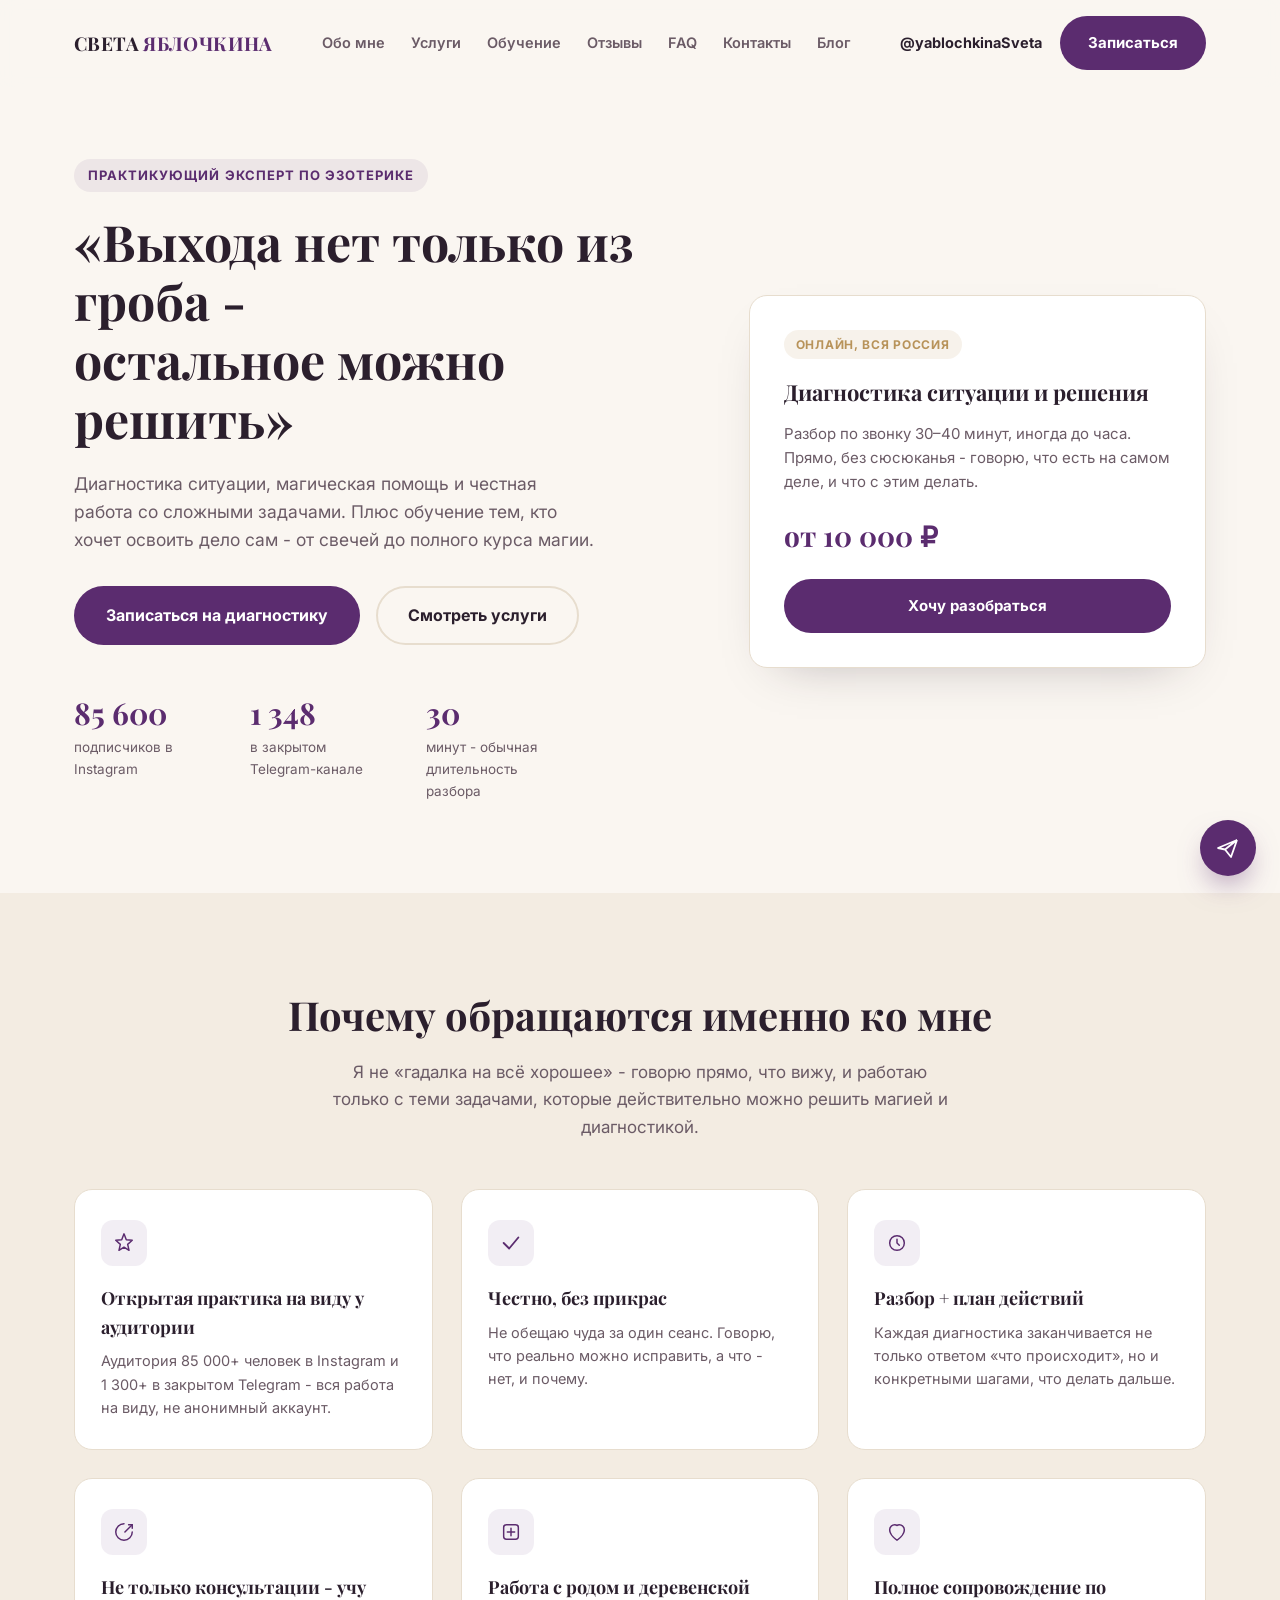
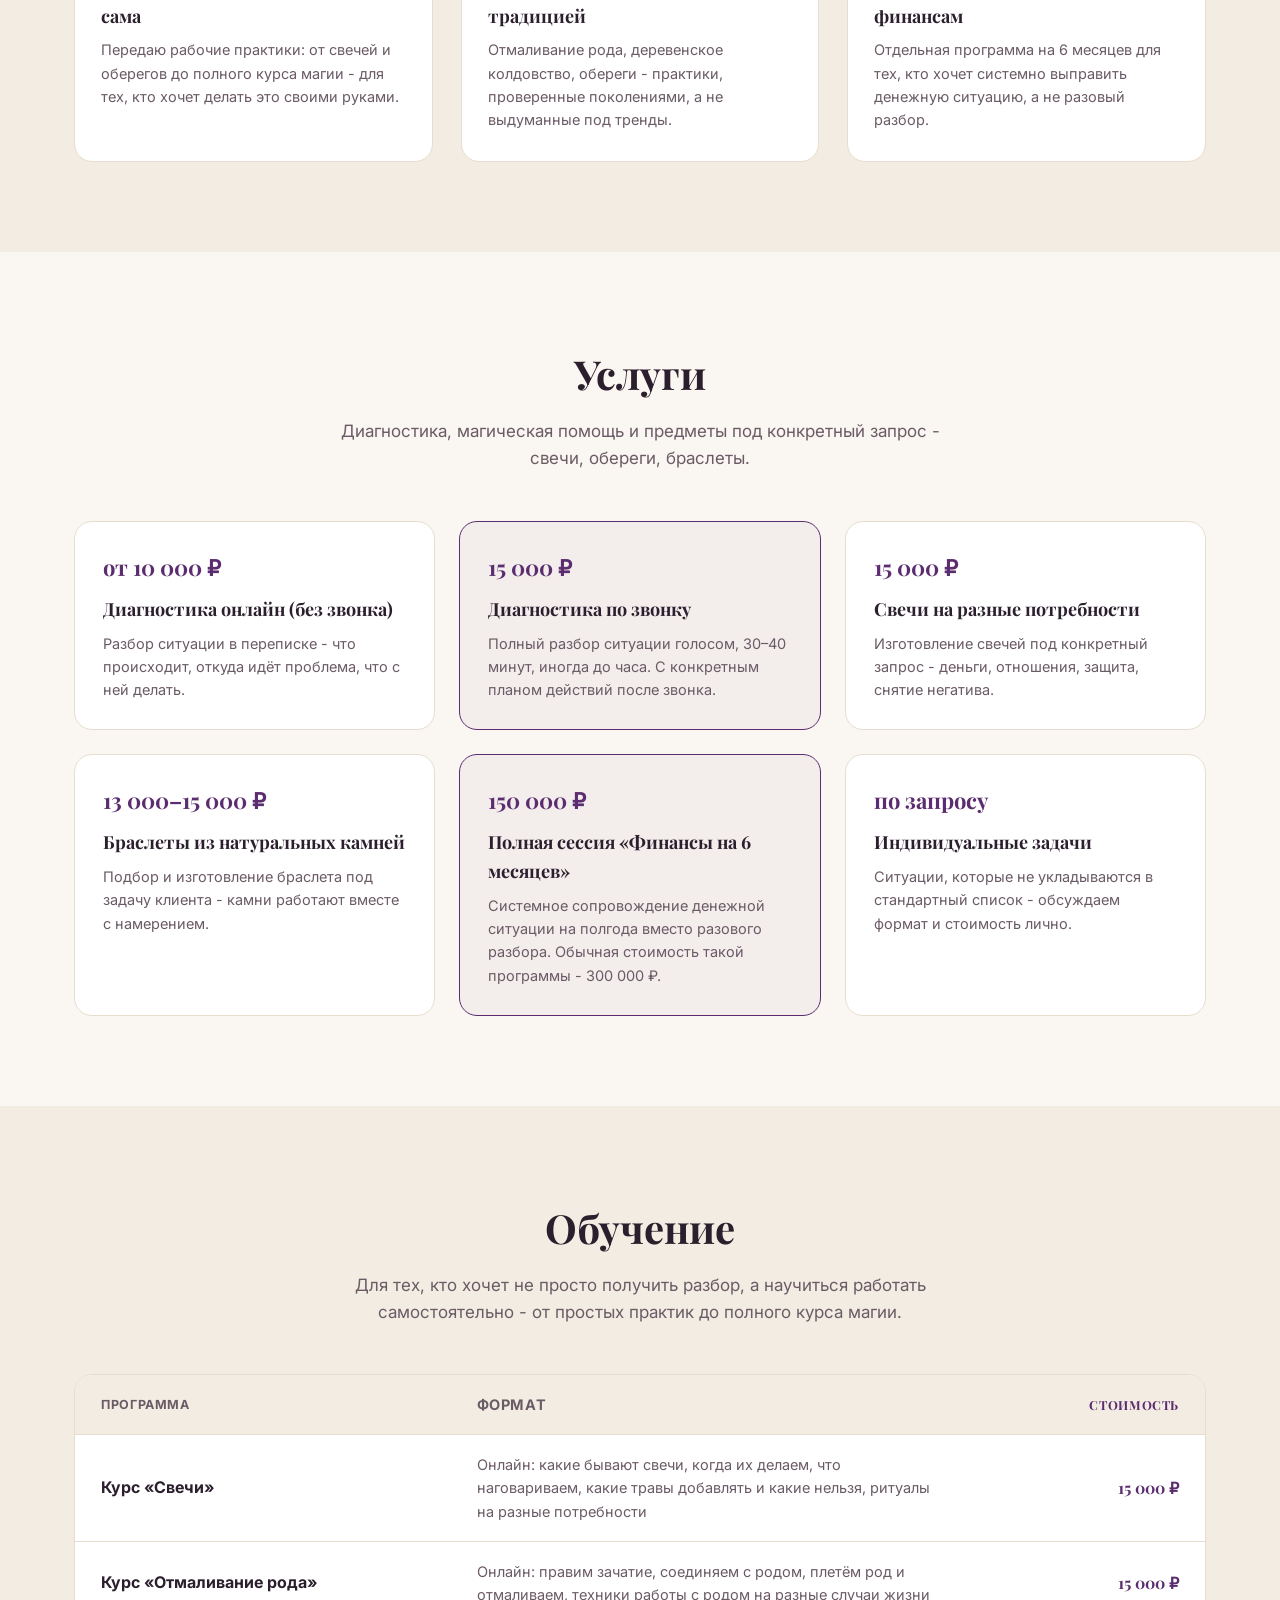
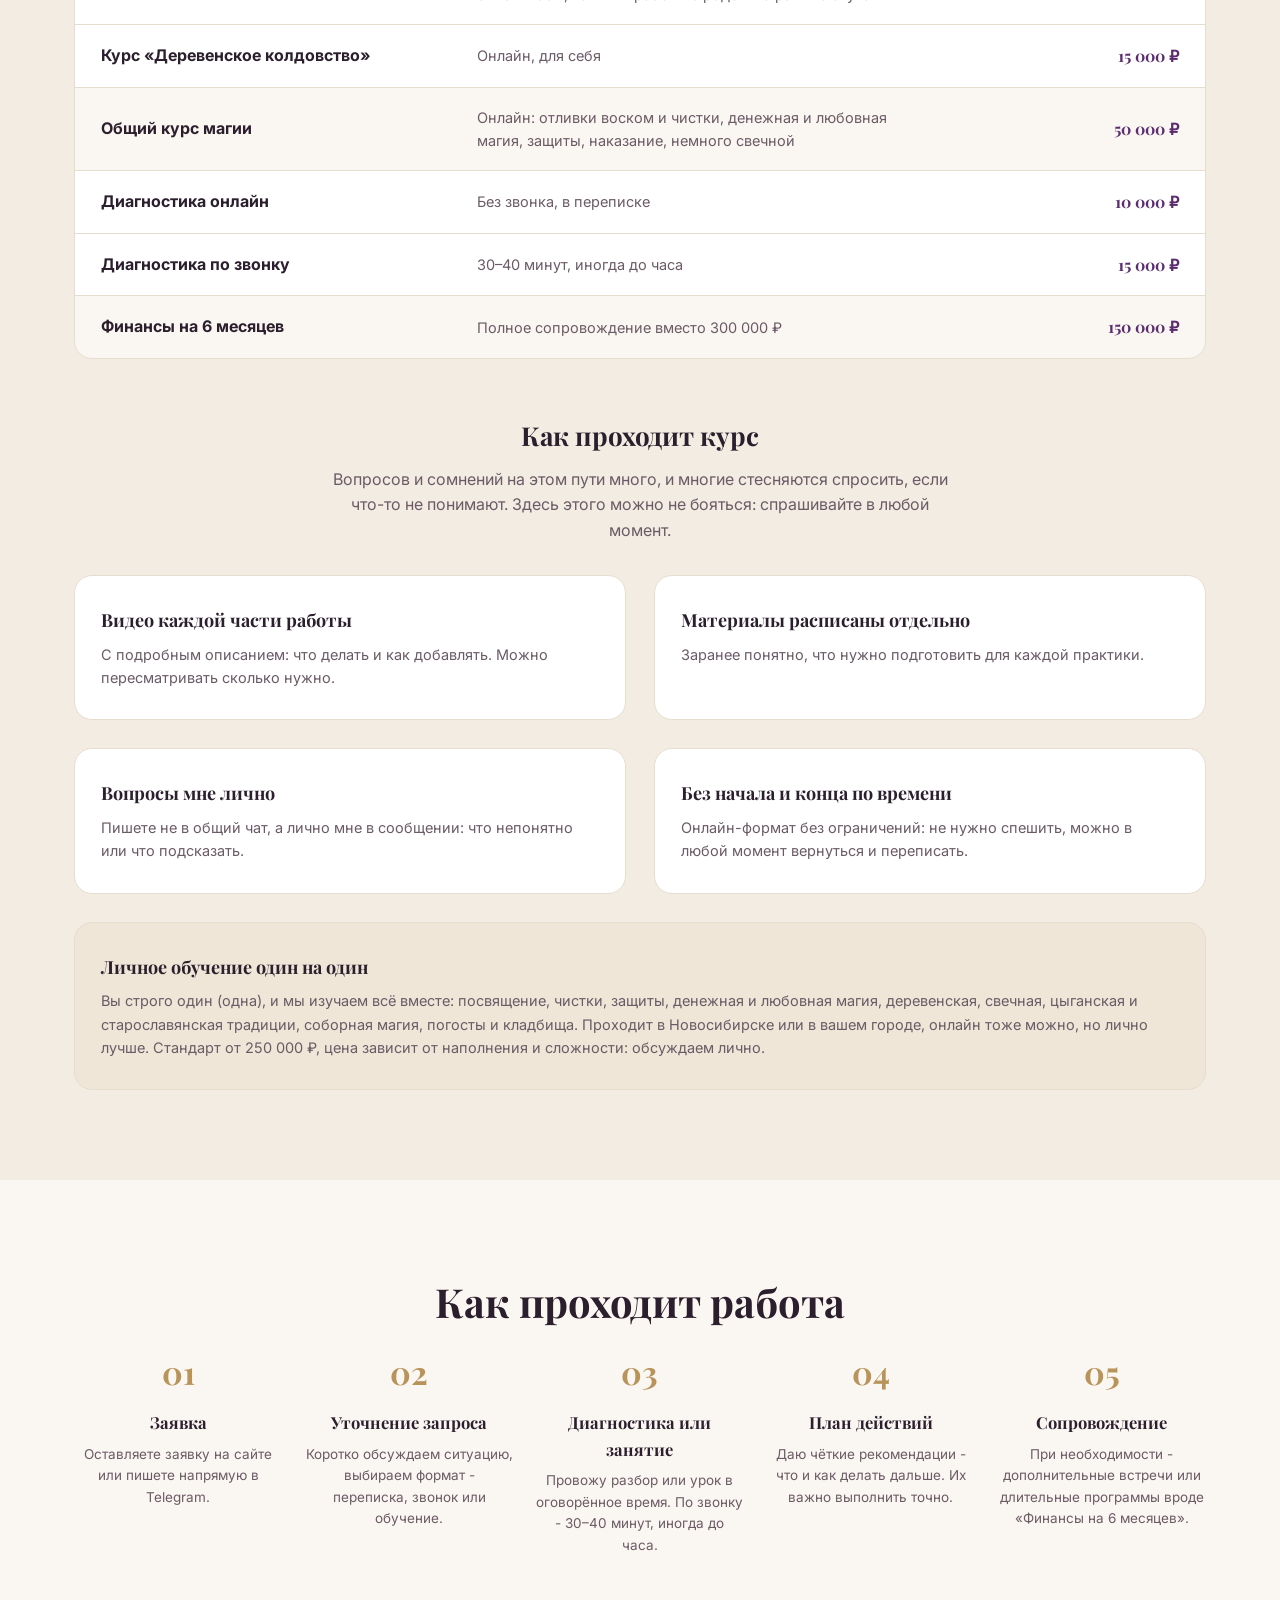
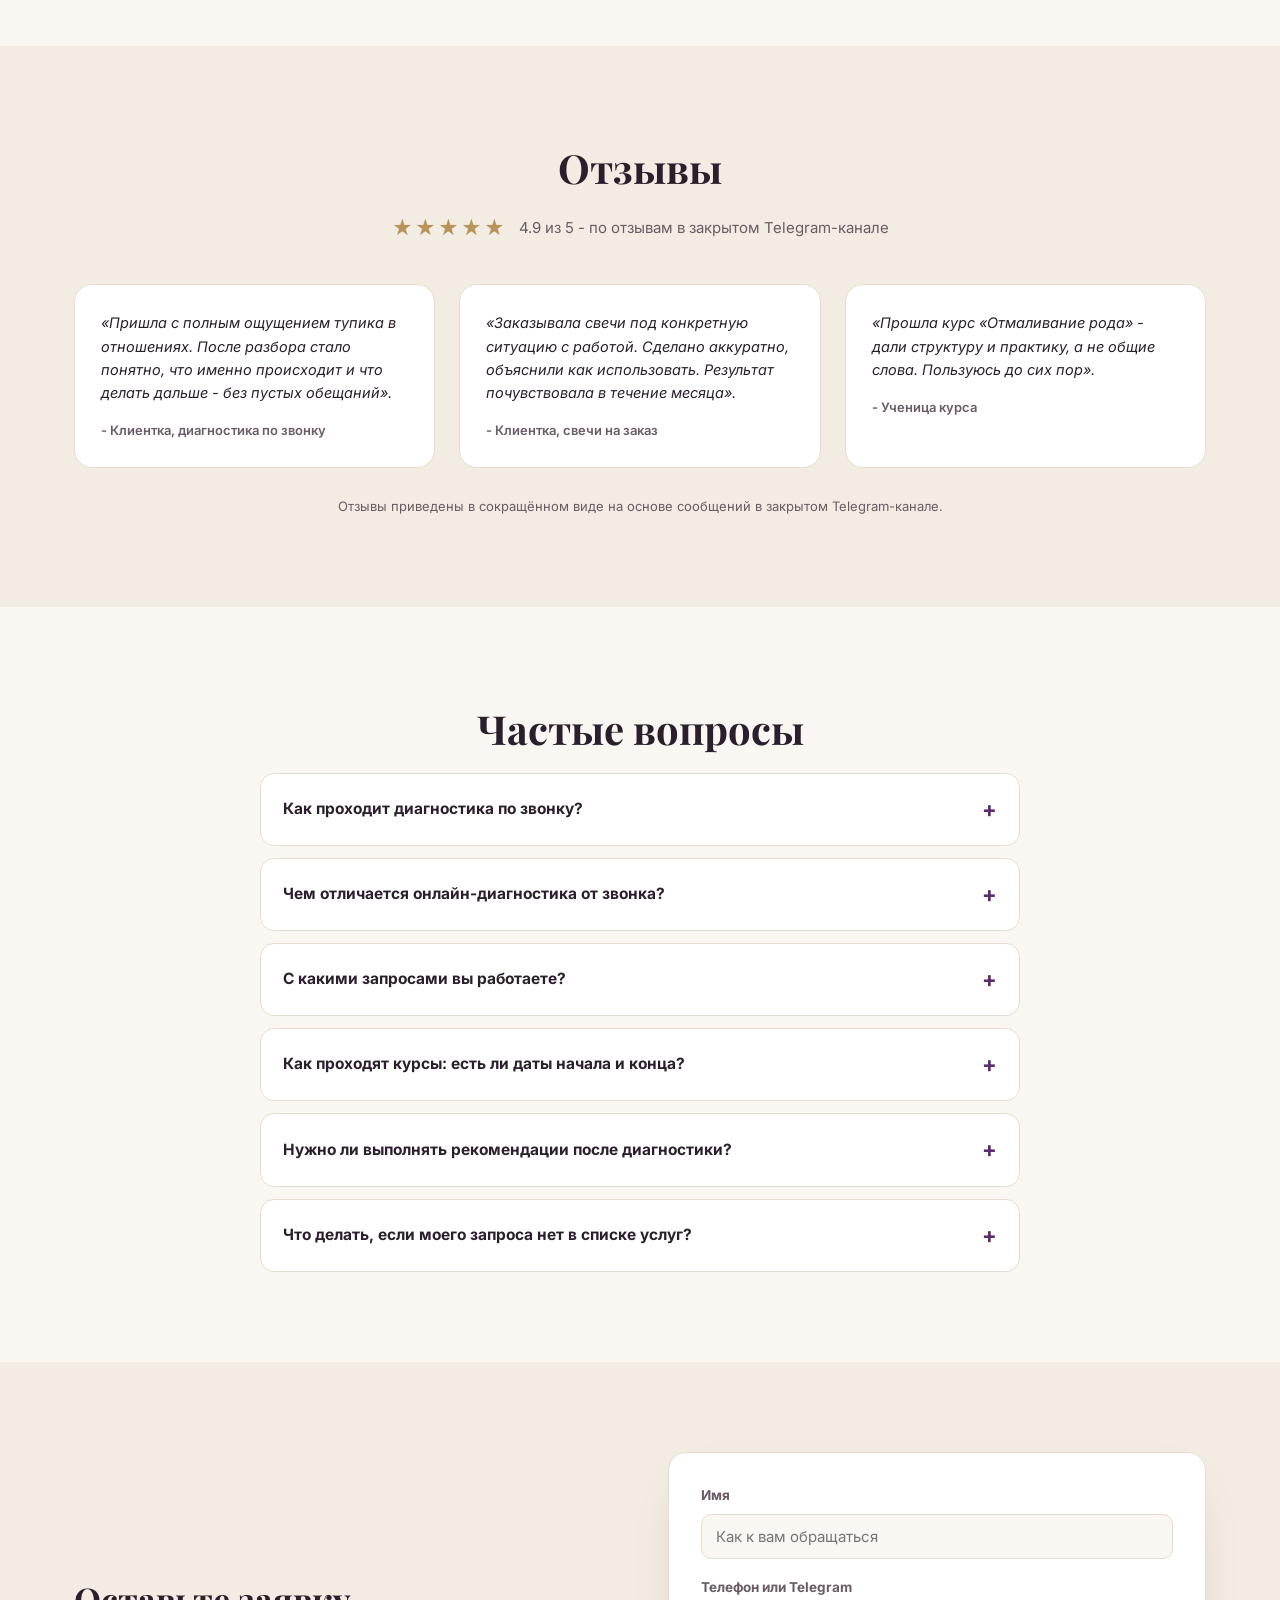
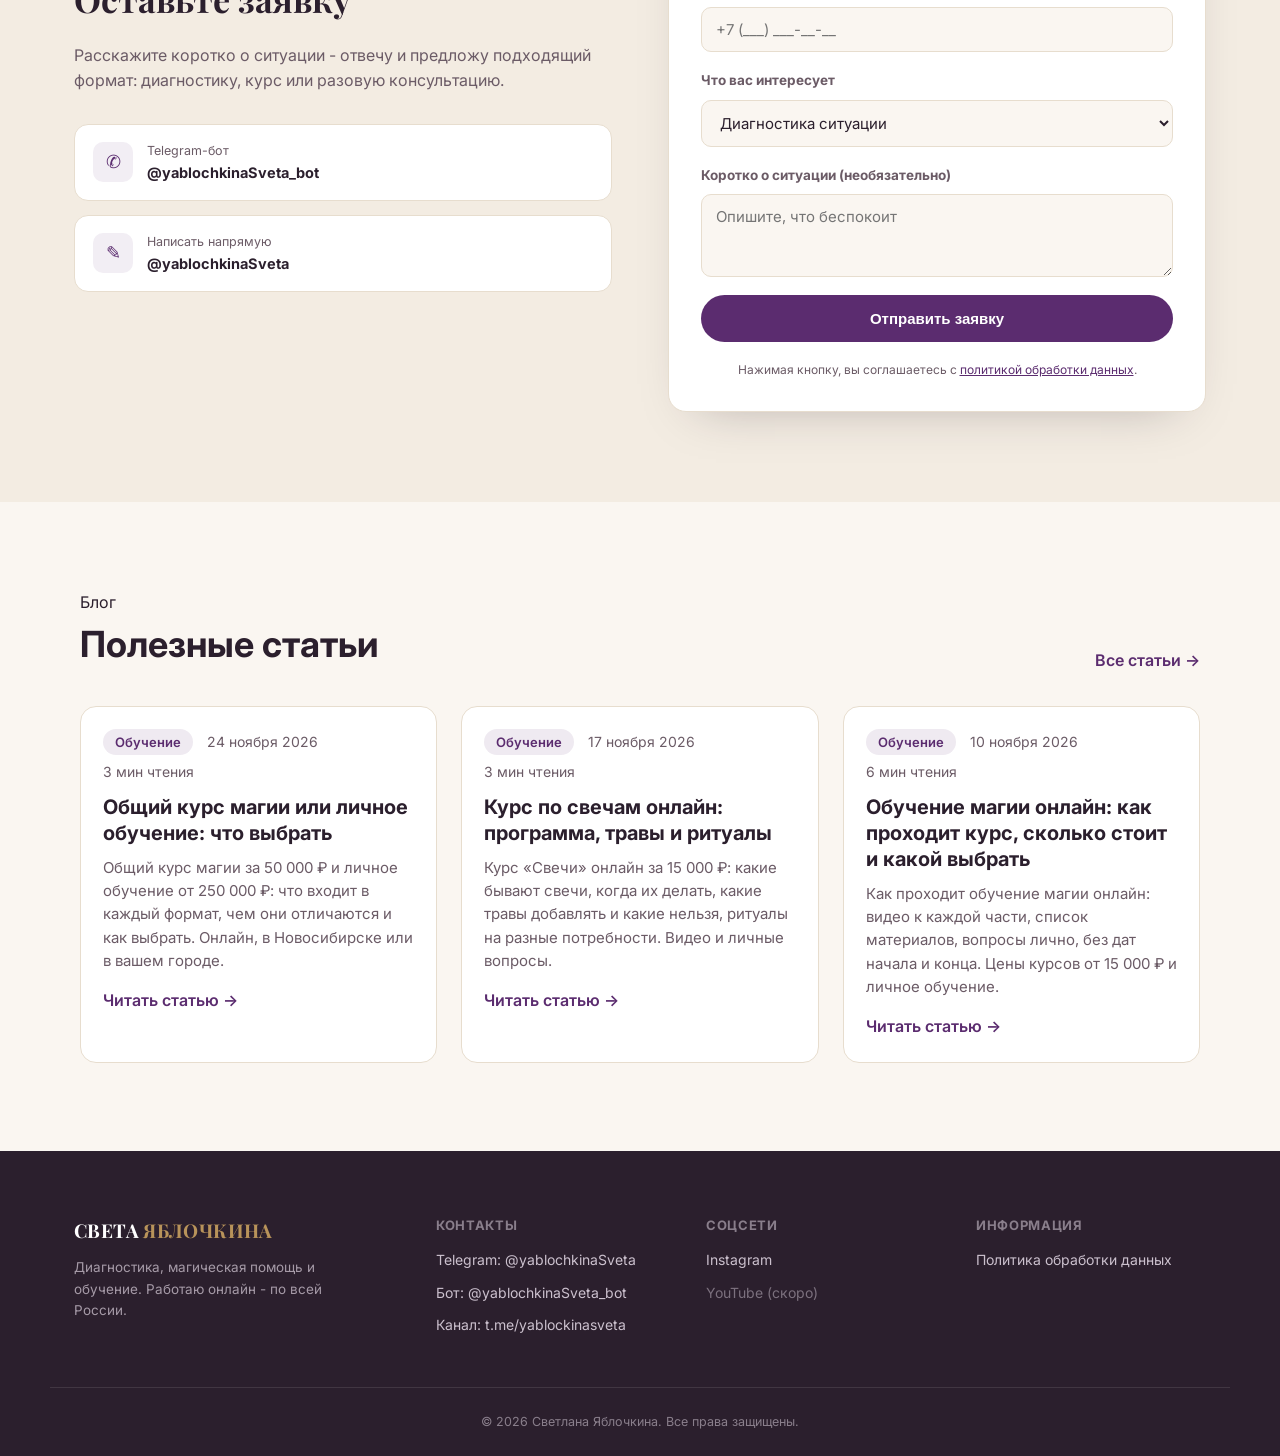
==== commit 166212f8: "Замена длинных тире на дефис в текстах" ====
--- a/index.html
+++ b/index.html
@@ -3,7 +3,7 @@
 <head>
 <meta charset="UTF-8">
 <meta name="viewport" content="width=device-width, initial-scale=1.0">
-<title>Светлана Яблочкина — Таро, магия, обучение | Диагностика и решение сложных ситуаций</title>
+<title>Светлана Яблочкина - Таро, магия, обучение | Диагностика и решение сложных ситуаций</title>
 <meta name="description" content="Практикующий эксперт по эзотерике с аудиторией 85 000+. Диагностика ситуации, магическая помощь, обучение: свечи, отмаливание рода, деревенское колдовство, общий курс магии.">
 <link rel="preconnect" href="https://fonts.googleapis.com">
 <link rel="preconnect" href="https://fonts.gstatic.com" crossorigin>
@@ -40,8 +40,8 @@
     <div class="container hero__inner">
       <div class="hero__text">
         <span class="eyebrow">Практикующий эксперт по эзотерике</span>
-        <h1>«Выхода нет только из гроба —<br>остальное можно решить»</h1>
-        <p class="hero__lead">Диагностика ситуации, магическая помощь и честная работа со сложными задачами. Плюс обучение тем, кто хочет освоить дело сам — от свечей до полного курса магии.</p>
+        <h1>«Выхода нет только из гроба -<br>остальное можно решить»</h1>
+        <p class="hero__lead">Диагностика ситуации, магическая помощь и честная работа со сложными задачами. Плюс обучение тем, кто хочет освоить дело сам - от свечей до полного курса магии.</p>
         <div class="hero__cta">
           <a href="#form" class="btn btn--primary btn--lg">Записаться на диагностику</a>
           <a href="#services" class="btn btn--ghost btn--lg">Смотреть услуги</a>
@@ -49,13 +49,13 @@
         <div class="hero__stats">
           <div class="stat"><span class="stat__num" data-target="85600">0</span><span class="stat__label">подписчиков в Instagram</span></div>
           <div class="stat"><span class="stat__num" data-target="1348">0</span><span class="stat__label">в закрытом Telegram-канале</span></div>
-          <div class="stat"><span class="stat__num" data-target="30">0</span><span class="stat__label">минут — обычная длительность разбора</span></div>
+          <div class="stat"><span class="stat__num" data-target="30">0</span><span class="stat__label">минут - обычная длительность разбора</span></div>
         </div>
       </div>
       <div class="hero__card">
         <div class="hero__card-badge">Онлайн, вся Россия</div>
         <h3>Диагностика ситуации и решения</h3>
-        <p>Разбор по звонку 30–40 минут, иногда до часа. Прямо, без сюсюканья — говорю, что есть на самом деле, и что с этим делать.</p>
+        <p>Разбор по звонку 30–40 минут, иногда до часа. Прямо, без сюсюканья - говорю, что есть на самом деле, и что с этим делать.</p>
         <div class="hero__card-price">от 10 000 ₽</div>
         <a href="#form" class="btn btn--primary btn--block">Хочу разобраться</a>
       </div>
@@ -66,21 +66,21 @@
   <section class="adv-section" id="about">
     <div class="container">
       <h2 class="section-title">Почему обращаются именно ко мне</h2>
-      <p class="section-lead">Я не «гадалка на всё хорошее» — говорю прямо, что вижу, и работаю только с теми задачами, которые действительно можно решить магией и диагностикой.</p>
+      <p class="section-lead">Я не «гадалка на всё хорошее» - говорю прямо, что вижу, и работаю только с теми задачами, которые действительно можно решить магией и диагностикой.</p>
       <div class="adv-grid">
         <div class="adv">
           <div class="adv__icon">
             <svg viewBox="0 0 24 24" fill="none"><path d="M12 2L14.5 8.5L21 9L16 13.5L17.5 20L12 16.5L6.5 20L8 13.5L3 9L9.5 8.5L12 2Z" stroke="currentColor" stroke-width="1.6" stroke-linejoin="round"/></svg>
           </div>
           <h3>Открытая практика на виду у аудитории</h3>
-          <p>Аудитория 85 000+ человек в Instagram и 1 300+ в закрытом Telegram — вся работа на виду, не анонимный аккаунт.</p>
+          <p>Аудитория 85 000+ человек в Instagram и 1 300+ в закрытом Telegram - вся работа на виду, не анонимный аккаунт.</p>
         </div>
         <div class="adv">
           <div class="adv__icon">
             <svg viewBox="0 0 24 24" fill="none"><path d="M4 12L10 18L20 6" stroke="currentColor" stroke-width="2" stroke-linecap="round" stroke-linejoin="round"/></svg>
           </div>
           <h3>Честно, без прикрас</h3>
-          <p>Не обещаю чуда за один сеанс. Говорю, что реально можно исправить, а что — нет, и почему.</p>
+          <p>Не обещаю чуда за один сеанс. Говорю, что реально можно исправить, а что - нет, и почему.</p>
         </div>
         <div class="adv__icon-wrap"></div>
         <div class="adv">
@@ -94,15 +94,15 @@
           <div class="adv__icon">
             <svg viewBox="0 0 24 24" fill="none"><path d="M12 3C7 3 3 7 3 12C3 17 7 21 12 21C17 21 21 17 21 12" stroke="currentColor" stroke-width="1.6" stroke-linecap="round"/><path d="M17 4L21 4L21 8" stroke="currentColor" stroke-width="1.6" stroke-linecap="round" stroke-linejoin="round"/><path d="M21 4L13 12" stroke="currentColor" stroke-width="1.6" stroke-linecap="round"/></svg>
           </div>
-          <h3>Не только консультации — учу сама</h3>
-          <p>Передаю рабочие практики: от свечей и оберегов до полного курса магии — для тех, кто хочет делать это своими руками.</p>
+          <h3>Не только консультации - учу сама</h3>
+          <p>Передаю рабочие практики: от свечей и оберегов до полного курса магии - для тех, кто хочет делать это своими руками.</p>
         </div>
         <div class="adv">
           <div class="adv__icon">
             <svg viewBox="0 0 24 24" fill="none"><rect x="4" y="4" width="16" height="16" rx="3" stroke="currentColor" stroke-width="1.6"/><path d="M8 12H16M12 8V16" stroke="currentColor" stroke-width="1.6" stroke-linecap="round"/></svg>
           </div>
           <h3>Работа с родом и деревенской традицией</h3>
-          <p>Отмаливание рода, деревенское колдовство, обереги — практики, проверенные поколениями, а не выдуманные под тренды.</p>
+          <p>Отмаливание рода, деревенское колдовство, обереги - практики, проверенные поколениями, а не выдуманные под тренды.</p>
         </div>
         <div class="adv">
           <div class="adv__icon">
@@ -119,13 +119,13 @@
   <section class="services" id="services">
     <div class="container">
       <h2 class="section-title">Услуги</h2>
-      <p class="section-lead">Диагностика, магическая помощь и предметы под конкретный запрос — свечи, обереги, браслеты.</p>
+      <p class="section-lead">Диагностика, магическая помощь и предметы под конкретный запрос - свечи, обереги, браслеты.</p>
       <div class="services__grid">
 
         <div class="service">
           <div class="service__price">от 10 000 ₽</div>
           <h3>Диагностика онлайн (без звонка)</h3>
-          <p>Разбор ситуации в переписке — что происходит, откуда идёт проблема, что с ней делать.</p>
+          <p>Разбор ситуации в переписке - что происходит, откуда идёт проблема, что с ней делать.</p>
         </div>
 
         <div class="service service--accent">
@@ -137,25 +137,25 @@
         <div class="service">
           <div class="service__price">15 000 ₽</div>
           <h3>Свечи на разные потребности</h3>
-          <p>Изготовление свечей под конкретный запрос — деньги, отношения, защита, снятие негатива.</p>
+          <p>Изготовление свечей под конкретный запрос - деньги, отношения, защита, снятие негатива.</p>
         </div>
 
         <div class="service">
           <div class="service__price">13 000–15 000 ₽</div>
           <h3>Браслеты из натуральных камней</h3>
-          <p>Подбор и изготовление браслета под задачу клиента — камни работают вместе с намерением.</p>
+          <p>Подбор и изготовление браслета под задачу клиента - камни работают вместе с намерением.</p>
         </div>
 
         <div class="service service--accent">
           <div class="service__price">150 000 ₽</div>
           <h3>Полная сессия «Финансы на 6 месяцев»</h3>
-          <p>Системное сопровождение денежной ситуации на полгода вместо разового разбора. Обычная стоимость такой программы — 300 000 ₽.</p>
+          <p>Системное сопровождение денежной ситуации на полгода вместо разового разбора. Обычная стоимость такой программы - 300 000 ₽.</p>
         </div>
 
         <div class="service">
           <div class="service__price">по запросу</div>
           <h3>Индивидуальные задачи</h3>
-          <p>Ситуации, которые не укладываются в стандартный список — обсуждаем формат и стоимость лично.</p>
+          <p>Ситуации, которые не укладываются в стандартный список - обсуждаем формат и стоимость лично.</p>
         </div>
 
       </div>
@@ -166,7 +166,7 @@
   <section class="price" id="courses">
     <div class="container">
       <h2 class="section-title">Обучение</h2>
-      <p class="section-lead">Для тех, кто хочет не просто получить разбор, а научиться работать самостоятельно — от простых практик до полного курса магии.</p>
+      <p class="section-lead">Для тех, кто хочет не просто получить разбор, а научиться работать самостоятельно - от простых практик до полного курса магии.</p>
       <div class="price__table">
         <div class="price__row price__row--head">
           <span>Программа</span>
@@ -249,22 +249,22 @@
         <div class="step">
           <div class="step__num">02</div>
           <h3>Уточнение запроса</h3>
-          <p>Коротко обсуждаем ситуацию, выбираем формат — переписка, звонок или обучение.</p>
+          <p>Коротко обсуждаем ситуацию, выбираем формат - переписка, звонок или обучение.</p>
         </div>
         <div class="step">
           <div class="step__num">03</div>
           <h3>Диагностика или занятие</h3>
-          <p>Провожу разбор или урок в оговорённое время. По звонку — 30–40 минут, иногда до часа.</p>
+          <p>Провожу разбор или урок в оговорённое время. По звонку - 30–40 минут, иногда до часа.</p>
         </div>
         <div class="step">
           <div class="step__num">04</div>
           <h3>План действий</h3>
-          <p>Даю чёткие рекомендации — что и как делать дальше. Их важно выполнить точно.</p>
+          <p>Даю чёткие рекомендации - что и как делать дальше. Их важно выполнить точно.</p>
         </div>
         <div class="step">
           <div class="step__num">05</div>
           <h3>Сопровождение</h3>
-          <p>При необходимости — дополнительные встречи или длительные программы вроде «Финансы на 6 месяцев».</p>
+          <p>При необходимости - дополнительные встречи или длительные программы вроде «Финансы на 6 месяцев».</p>
         </div>
       </div>
     </div>
@@ -276,20 +276,20 @@
       <h2 class="section-title">Отзывы</h2>
       <div class="reviews__rating">
         <span class="reviews__stars">★★★★★</span>
-        <span>4.9 из 5 — по отзывам в закрытом Telegram-канале</span>
+        <span>4.9 из 5 - по отзывам в закрытом Telegram-канале</span>
       </div>
       <div class="reviews__grid">
         <div class="review">
-          <p>«Пришла с полным ощущением тупика в отношениях. После разбора стало понятно, что именно происходит и что делать дальше — без пустых обещаний».</p>
-          <div class="review__author">— Клиентка, диагностика по звонку</div>
+          <p>«Пришла с полным ощущением тупика в отношениях. После разбора стало понятно, что именно происходит и что делать дальше - без пустых обещаний».</p>
+          <div class="review__author">- Клиентка, диагностика по звонку</div>
         </div>
         <div class="review">
           <p>«Заказывала свечи под конкретную ситуацию с работой. Сделано аккуратно, объяснили как использовать. Результат почувствовала в течение месяца».</p>
-          <div class="review__author">— Клиентка, свечи на заказ</div>
+          <div class="review__author">- Клиентка, свечи на заказ</div>
         </div>
         <div class="review">
-          <p>«Прошла курс «Отмаливание рода» — дали структуру и практику, а не общие слова. Пользуюсь до сих пор».</p>
-          <div class="review__author">— Ученица курса</div>
+          <p>«Прошла курс «Отмаливание рода» - дали структуру и практику, а не общие слова. Пользуюсь до сих пор».</p>
+          <div class="review__author">- Ученица курса</div>
         </div>
       </div>
       <p class="reviews__note">Отзывы приведены в сокращённом виде на основе сообщений в закрытом Telegram-канале.</p>
@@ -307,11 +307,11 @@
         </details>
         <details class="faq__item">
           <summary>Чем отличается онлайн-диагностика от звонка?</summary>
-          <p>Онлайн-формат — это разбор в переписке, без голосового звонка. Подходит, если удобнее получить ответ текстом или нет возможности созвониться.</p>
+          <p>Онлайн-формат - это разбор в переписке, без голосового звонка. Подходит, если удобнее получить ответ текстом или нет возможности созвониться.</p>
         </details>
         <details class="faq__item">
           <summary>С какими запросами вы работаете?</summary>
-          <p>С ситуациями, где реально можно что-то изменить — отношения, финансы, работа, состояние. Если вопрос не по адресу, я скажу об этом прямо, а не буду тянуть деньги.</p>
+          <p>С ситуациями, где реально можно что-то изменить - отношения, финансы, работа, состояние. Если вопрос не по адресу, я скажу об этом прямо, а не буду тянуть деньги.</p>
         </details>
         <details class="faq__item">
           <summary>Как проходят курсы: есть ли даты начала и конца?</summary>
@@ -319,11 +319,11 @@
         </details>
         <details class="faq__item">
           <summary>Нужно ли выполнять рекомендации после диагностики?</summary>
-          <p>Да, это важное условие. Если рекомендации не выполняются, результат разбора обесценивается — я работаю только с теми, кто готов действовать.</p>
+          <p>Да, это важное условие. Если рекомендации не выполняются, результат разбора обесценивается - я работаю только с теми, кто готов действовать.</p>
         </details>
         <details class="faq__item">
           <summary>Что делать, если моего запроса нет в списке услуг?</summary>
-          <p>Написать мне напрямую — обсудим ситуацию и подберём формат. Стоимость таких задач определяется индивидуально.</p>
+          <p>Написать мне напрямую - обсудим ситуацию и подберём формат. Стоимость таких задач определяется индивидуально.</p>
         </details>
       </div>
     </div>
@@ -334,7 +334,7 @@
     <div class="container form-section__inner">
       <div class="form-section__text">
         <h2>Оставьте заявку</h2>
-        <p>Расскажите коротко о ситуации — отвечу и предложу подходящий формат: диагностику, курс или разовую консультацию.</p>
+        <p>Расскажите коротко о ситуации - отвечу и предложу подходящий формат: диагностику, курс или разовую консультацию.</p>
         <div class="form-section__contact">
           <a href="https://t.me/yablochkinaSveta_bot" target="_blank" rel="noopener" class="contact-card">
             <span class="contact-card__icon">✆</span>
@@ -423,7 +423,7 @@
   <div class="container footer__inner">
     <div class="footer__brand">
       <div class="logo">СВЕТА <span>ЯБЛОЧКИНА</span></div>
-      <p>Диагностика, магическая помощь и обучение. Работаю онлайн — по всей России.</p>
+      <p>Диагностика, магическая помощь и обучение. Работаю онлайн - по всей России.</p>
     </div>
     <div class="footer__col">
       <h4>Контакты</h4>
